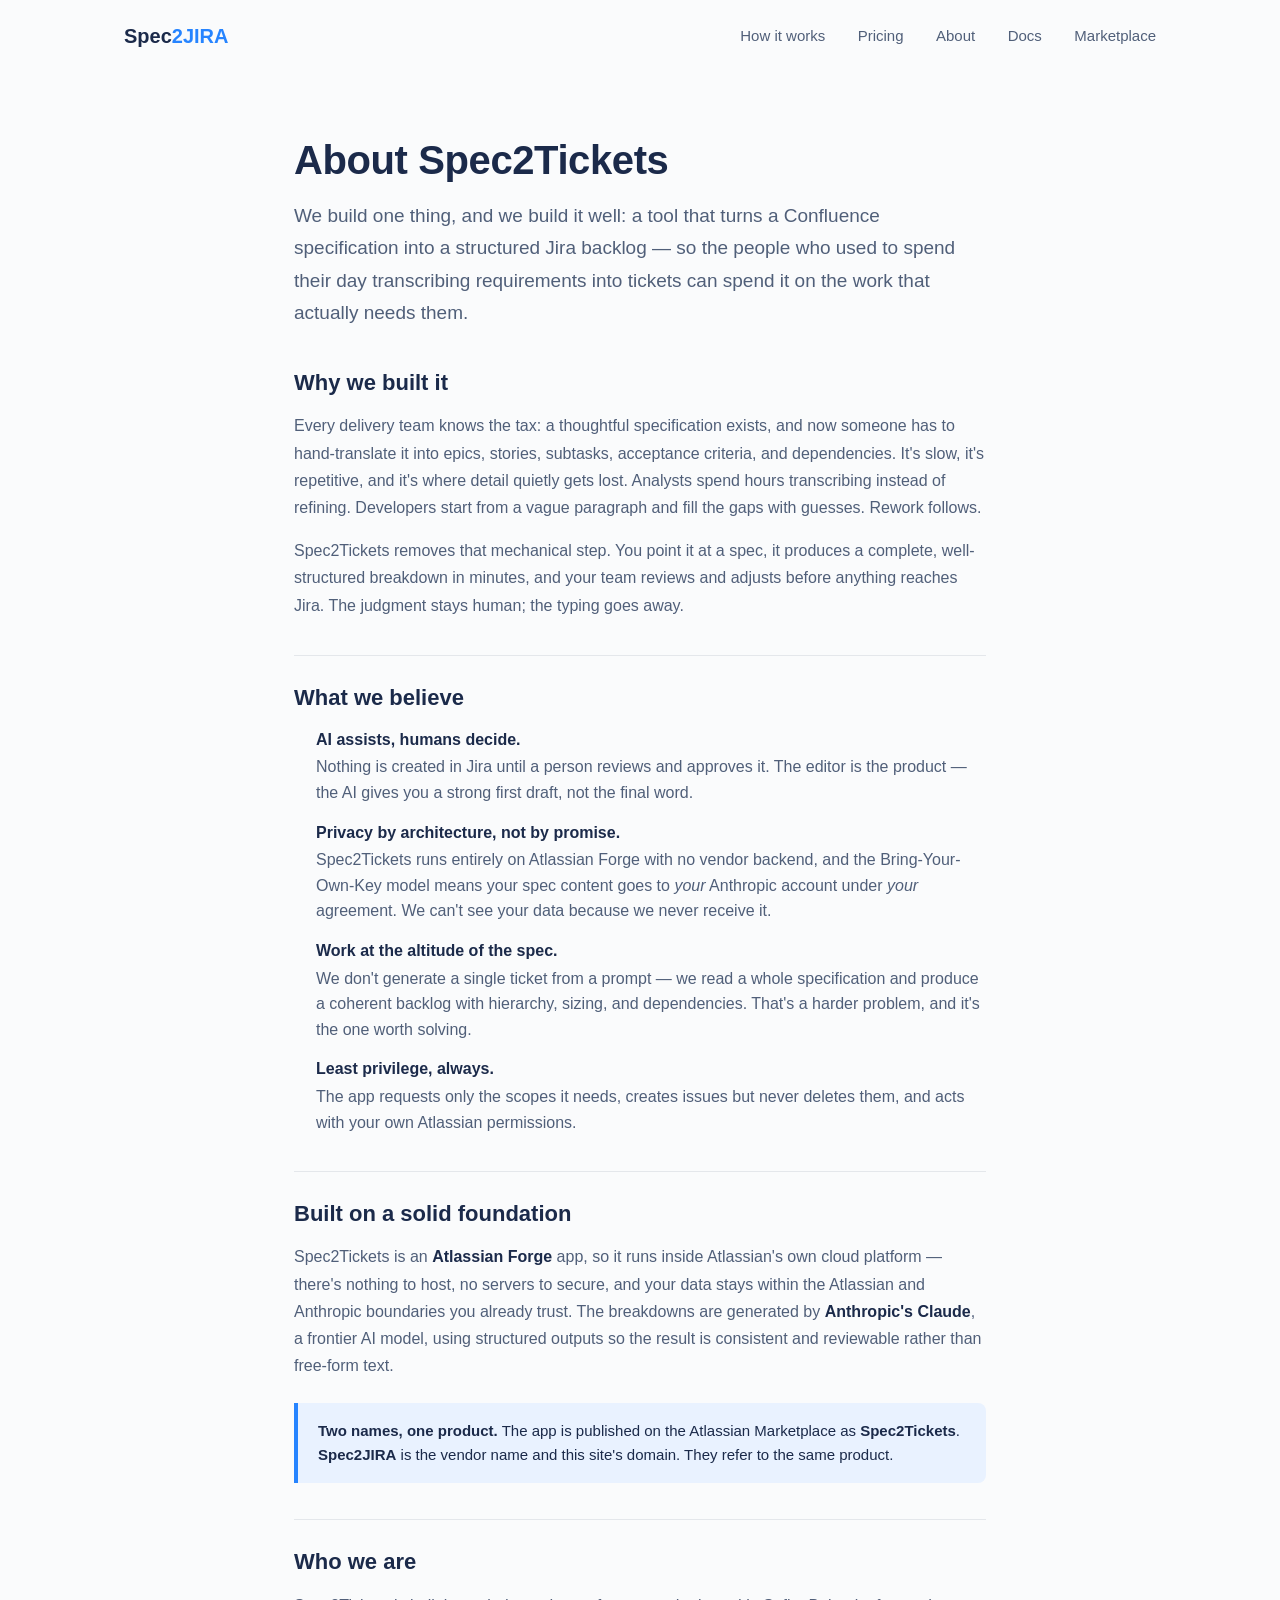
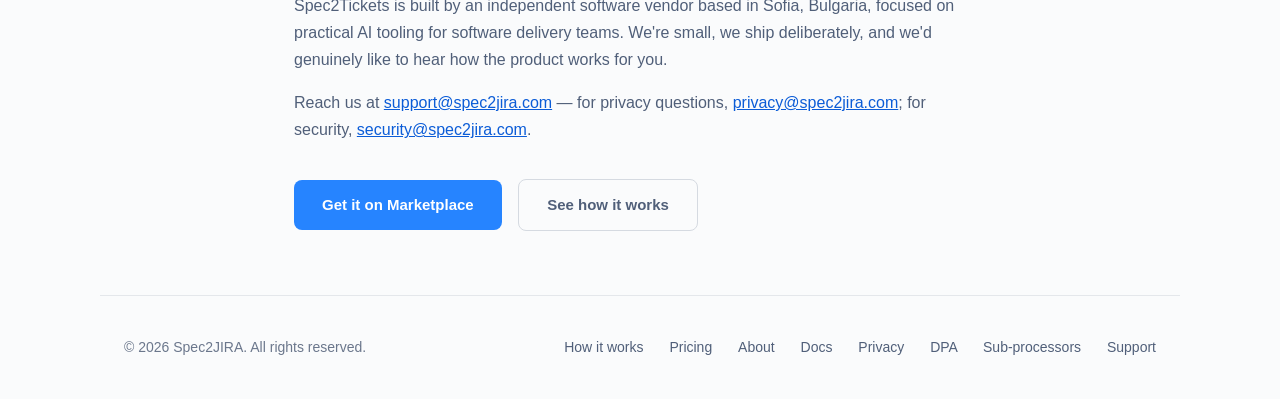
==== about/index.html @ 5fe97ab1 "polishing pages colors and text" ====
<!DOCTYPE html>
<html lang="en">
<head>
<meta charset="UTF-8">
<meta name="viewport" content="width=device-width, initial-scale=1.0">
<title>About — Spec2Tickets for Confluence and Jira</title>
<meta name="description" content="About Spec2Tickets (Spec2JIRA): we take the mechanical work out of turning specifications into a structured Jira backlog, so teams spend their time on judgment, not transcription. Privacy-first, human-in-the-loop, built on Atlassian Forge and Anthropic Claude.">
<link rel="canonical" href="https://spec2jira.com/about">
<link rel="icon" type="image/svg+xml" href="/favicon.svg">
<meta property="og:type" content="website">
<meta property="og:site_name" content="Spec2Tickets">
<meta property="og:title" content="About — Spec2Tickets for Confluence and Jira">
<meta property="og:description" content="About Spec2Tickets (Spec2JIRA): we take the mechanical work out of turning specifications into a structured Jira backlog, so teams spend their time on judgment, not transcription. Privacy-first, human-in-the-loop, built on Atlassian Forge and Anthropic Claude.">
<meta property="og:url" content="https://spec2jira.com/about">
<meta property="og:image" content="https://spec2jira.com/og-image.png">
<meta property="og:image:width" content="1200">
<meta property="og:image:height" content="630">
<meta name="twitter:card" content="summary_large_image">
<meta name="twitter:title" content="About — Spec2Tickets for Confluence and Jira">
<meta name="twitter:description" content="About Spec2Tickets (Spec2JIRA): we take the mechanical work out of turning specifications into a structured Jira backlog, so teams spend their time on judgment, not transcription. Privacy-first, human-in-the-loop, built on Atlassian Forge and Anthropic Claude.">
<meta name="twitter:image" content="https://spec2jira.com/og-image.png">
<style>
  :root {
    --navy: #1B2A4A;
    --blue: #2684FF;
    --blue-light: #4C9AFF;
    --slate: #505F79;
    --gray: #6B778C;
    --bg: #FAFBFC;
    --white: #FFFFFF;
    --link: #0B5CD7;
    --radius: 8px;
  }
  * { margin: 0; padding: 0; box-sizing: border-box; }
  .skip-link { position: absolute; left: -9999px; top: 0; background: var(--navy); color: #fff; padding: 8px 14px; z-index: 100; border-radius: 0 0 6px 0; }
  .skip-link:focus { left: 0; }
  a:focus-visible, .btn:focus-visible, button:focus-visible { outline: 2px solid var(--blue); outline-offset: 2px; }
  body {
    font-family: -apple-system, BlinkMacSystemFont, "Segoe UI", Roboto, Helvetica, Arial, sans-serif;
    color: var(--navy); background: var(--bg); line-height: 1.6;
    -webkit-font-smoothing: antialiased;
  }
  nav {
    display: flex; justify-content: space-between; align-items: center;
    max-width: 1080px; margin: 0 auto; padding: 20px 24px;
  }
  nav .logo { font-size: 20px; font-weight: 700; color: var(--navy); text-decoration: none; }
  nav .logo span { color: var(--blue); }
  nav .links a { color: var(--slate); text-decoration: none; margin-left: 28px; font-size: 15px; font-weight: 500; }
  nav .links a:hover { color: var(--blue); }

  .content { max-width: 740px; margin: 0 auto; padding: 56px 24px 64px; }
  .content h1 { font-size: clamp(30px, 4.5vw, 40px); font-weight: 800; margin-bottom: 8px; letter-spacing: -0.4px; }
  .content .lead { font-size: 19px; color: var(--slate); margin-bottom: 36px; line-height: 1.7; }
  .content h2 { font-size: 22px; font-weight: 700; margin: 36px 0 12px; padding-top: 24px; border-top: 1px solid #E4E7EB; }
  .content h2:first-of-type { border-top: none; padding-top: 0; }
  .content p { font-size: 16px; color: var(--slate); margin-bottom: 16px; line-height: 1.7; }
  .content ul { margin: 0 0 16px 22px; color: var(--slate); font-size: 16px; }
  .content li { margin-bottom: 8px; line-height: 1.6; }
  .content strong { color: var(--navy); }
  .content a { color: var(--link); }
  .callout {
    background: #E9F2FF; border-left: 4px solid var(--blue);
    padding: 16px 20px; border-radius: 0 var(--radius) var(--radius) 0;
    margin: 24px 0; font-size: 15px; color: var(--navy);
  }
  .values { list-style: none; margin-left: 0; }
  .values li { margin-bottom: 14px; }
  .values li strong { display: block; margin-bottom: 2px; }

  .cta-row { margin-top: 36px; }
  .btn { display: inline-block; padding: 13px 28px; border-radius: var(--radius); font-size: 15px; font-weight: 600; text-decoration: none; transition: all 0.2s; }
  .btn-primary { background: var(--blue); color: var(--white); }
  .btn-primary:hover { background: var(--blue-light); }
  .btn-secondary { background: transparent; color: var(--slate); border: 1px solid #D5DAE1; margin-left: 12px; }
  .btn-secondary:hover { border-color: var(--blue); color: var(--blue); }
  /* The body-link recolor (.content a → --link) must not bleed into the CTA buttons */
  .content a.btn-primary { color: var(--white); }
  .content a.btn-secondary { color: var(--slate); }
  .content a.btn-secondary:hover { color: var(--blue); }

  footer {
    max-width: 1080px; margin: 0 auto; padding: 40px 24px;
    display: flex; justify-content: space-between; align-items: center;
    border-top: 1px solid #E4E7EB; font-size: 14px; color: var(--gray);
    flex-wrap: wrap; gap: 16px;
  }
  footer a { color: var(--slate); text-decoration: none; margin-left: 22px; }
  footer a:hover { color: var(--blue); }

  @media (max-width: 640px) {
    nav { flex-wrap: wrap; row-gap: 10px; }
    nav .links { display: flex; flex-wrap: wrap; row-gap: 6px; }
    nav .links a { margin-left: 0; margin-right: 18px; font-size: 14px; }
    .content h1 { font-size: 28px; }
    .btn-secondary { margin-left: 0; margin-top: 12px; }
  }
</style>
</head>
<body>
<a class="skip-link" href="#main">Skip to content</a>

<nav>
  <a href="/" class="logo">Spec<span>2JIRA</span></a>
  <div class="links">
    <a href="/how-it-works">How it works</a>
    <a href="/pricing">Pricing</a>
    <a href="/about">About</a>
    <a href="/docs">Docs</a>
    <a href="https://marketplace.atlassian.com" target="_blank" rel="noopener">Marketplace</a>
  </div>
</nav>

<main class="content" id="main">

<h1>About Spec2Tickets</h1>
<p class="lead">We build one thing, and we build it well: a tool that turns a Confluence specification into a structured Jira backlog — so the people who used to spend their day transcribing requirements into tickets can spend it on the work that actually needs them.</p>

<h2>Why we built it</h2>
<p>Every delivery team knows the tax: a thoughtful specification exists, and now someone has to hand-translate it into epics, stories, subtasks, acceptance criteria, and dependencies. It's slow, it's repetitive, and it's where detail quietly gets lost. Analysts spend hours transcribing instead of refining. Developers start from a vague paragraph and fill the gaps with guesses. Rework follows.</p>
<p>Spec2Tickets removes that mechanical step. You point it at a spec, it produces a complete, well-structured breakdown in minutes, and your team reviews and adjusts before anything reaches Jira. The judgment stays human; the typing goes away.</p>

<h2>What we believe</h2>
<ul class="values">
  <li><strong>AI assists, humans decide.</strong> Nothing is created in Jira until a person reviews and approves it. The editor is the product — the AI gives you a strong first draft, not the final word.</li>
  <li><strong>Privacy by architecture, not by promise.</strong> Spec2Tickets runs entirely on Atlassian Forge with no vendor backend, and the Bring-Your-Own-Key model means your spec content goes to <em>your</em> Anthropic account under <em>your</em> agreement. We can't see your data because we never receive it.</li>
  <li><strong>Work at the altitude of the spec.</strong> We don't generate a single ticket from a prompt — we read a whole specification and produce a coherent backlog with hierarchy, sizing, and dependencies. That's a harder problem, and it's the one worth solving.</li>
  <li><strong>Least privilege, always.</strong> The app requests only the scopes it needs, creates issues but never deletes them, and acts with your own Atlassian permissions.</li>
</ul>

<h2>Built on a solid foundation</h2>
<p>Spec2Tickets is an <strong>Atlassian Forge</strong> app, so it runs inside Atlassian's own cloud platform — there's nothing to host, no servers to secure, and your data stays within the Atlassian and Anthropic boundaries you already trust. The breakdowns are generated by <strong>Anthropic's Claude</strong>, a frontier AI model, using structured outputs so the result is consistent and reviewable rather than free-form text.</p>

<div class="callout">
  <strong>Two names, one product.</strong> The app is published on the Atlassian Marketplace as <strong>Spec2Tickets</strong>. <strong>Spec2JIRA</strong> is the vendor name and this site's domain. They refer to the same product.
</div>

<h2>Who we are</h2>
<p>Spec2Tickets is built by an independent software vendor based in Sofia, Bulgaria, focused on practical AI tooling for software delivery teams. We're small, we ship deliberately, and we'd genuinely like to hear how the product works for you.</p>
<p>Reach us at <a href="mailto:support@spec2jira.com">support@spec2jira.com</a> — for privacy questions, <a href="mailto:privacy@spec2jira.com">privacy@spec2jira.com</a>; for security, <a href="mailto:security@spec2jira.com">security@spec2jira.com</a>.</p>

<div class="cta-row">
  <a href="https://marketplace.atlassian.com" class="btn btn-primary">Get it on Marketplace</a>
  <a href="/how-it-works" class="btn btn-secondary">See how it works</a>
</div>

</main>

<footer>
  <span>&copy; 2026 Spec2JIRA. All rights reserved.</span>
  <div>
    <a href="/how-it-works">How it works</a>
    <a href="/pricing">Pricing</a>
    <a href="/about">About</a>
    <a href="/docs">Docs</a>
    <a href="/privacy">Privacy</a>
    <a href="/dpa">DPA</a>
    <a href="/subprocessors">Sub-processors</a>
    <a href="mailto:support@spec2jira.com">Support</a>
  </div>
</footer>

</body>
</html>
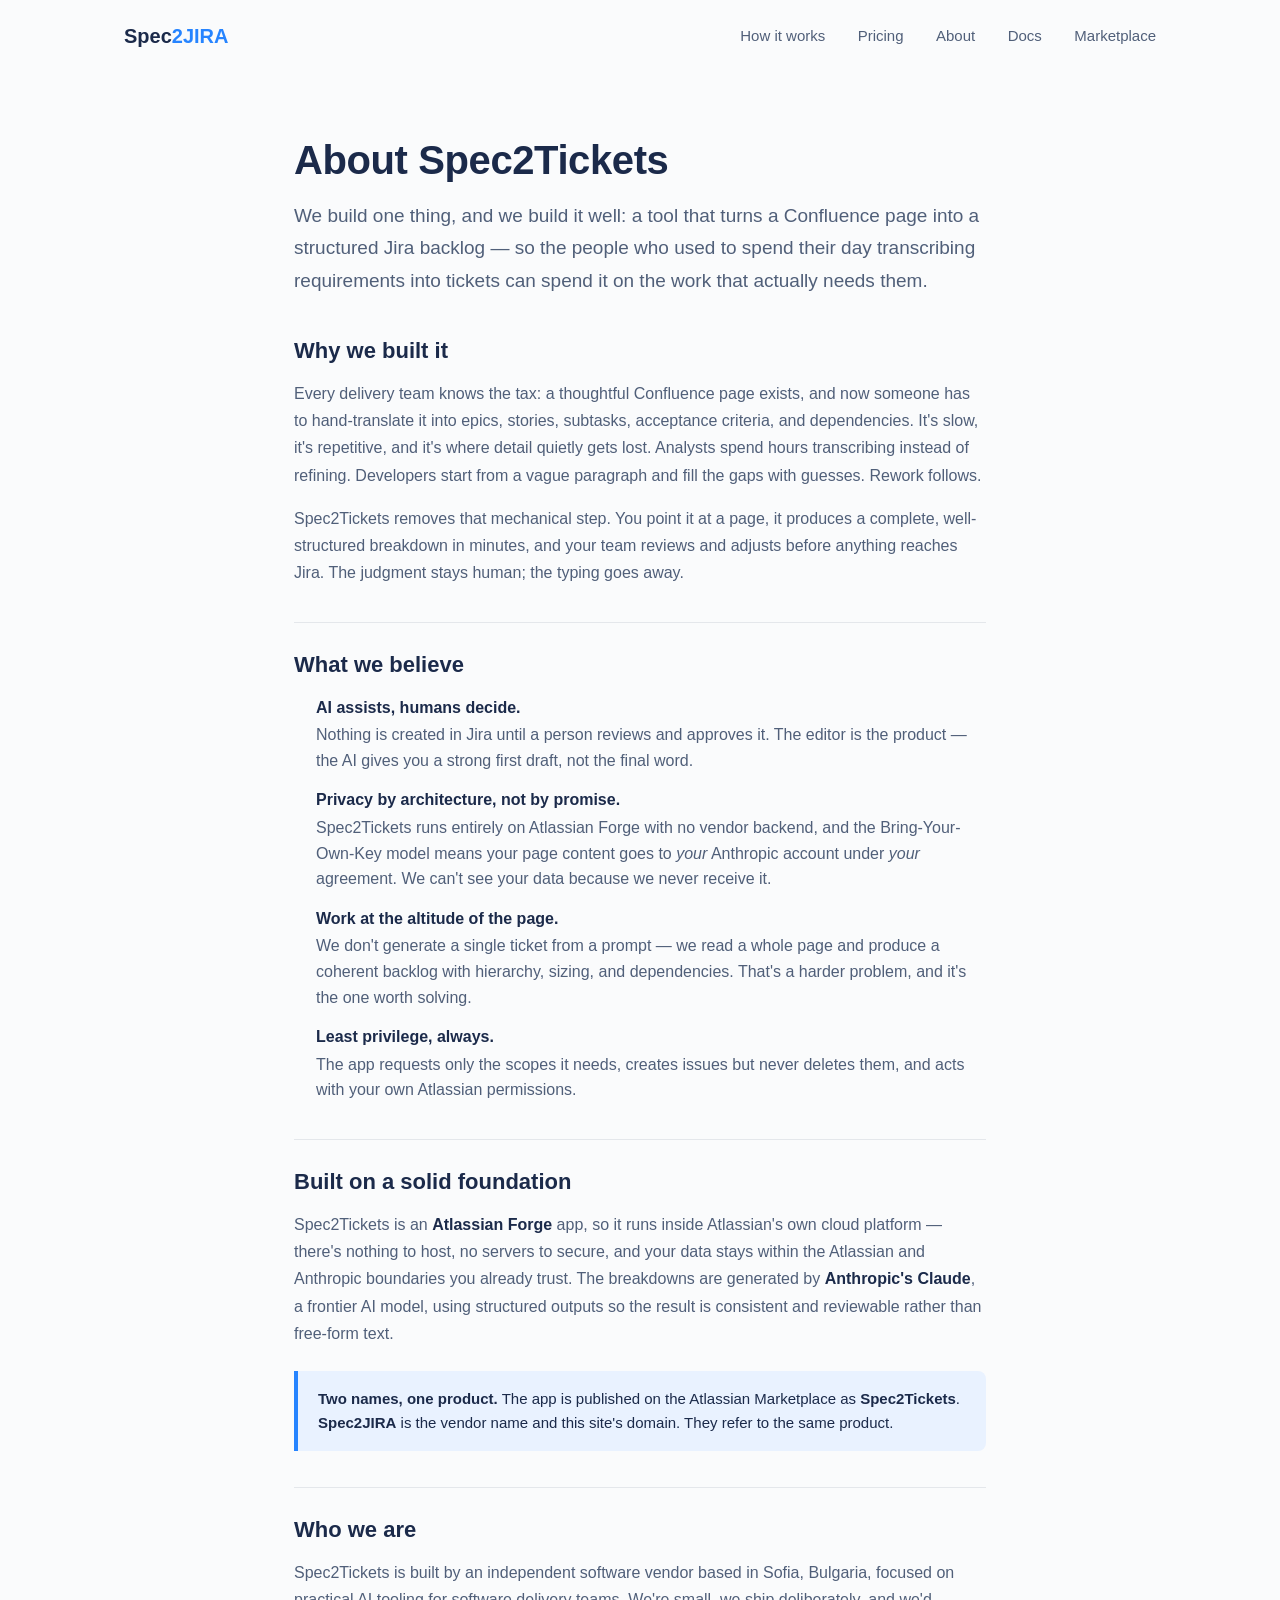
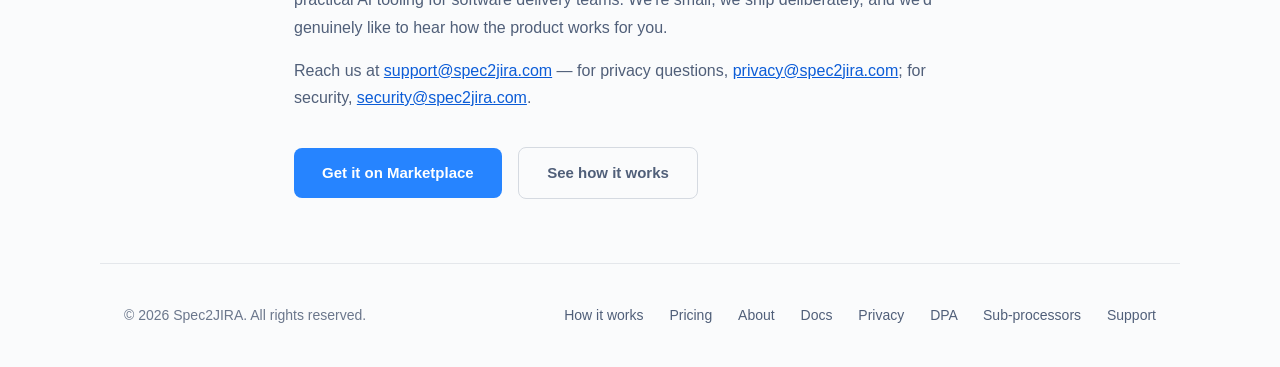
==== commit d83b456d: "final polishes" ====
--- a/about/index.html
+++ b/about/index.html
@@ -4,20 +4,20 @@
 <meta charset="UTF-8">
 <meta name="viewport" content="width=device-width, initial-scale=1.0">
 <title>About — Spec2Tickets for Confluence and Jira</title>
-<meta name="description" content="About Spec2Tickets (Spec2JIRA): we take the mechanical work out of turning specifications into a structured Jira backlog, so teams spend their time on judgment, not transcription. Privacy-first, human-in-the-loop, built on Atlassian Forge and Anthropic Claude.">
+<meta name="description" content="About Spec2Tickets (Spec2JIRA): we take the mechanical work out of turning Confluence pages into a structured Jira backlog, so teams spend their time on judgment, not transcription. Privacy-first, human-in-the-loop, built on Atlassian Forge and Anthropic Claude.">
 <link rel="canonical" href="https://spec2jira.com/about">
 <link rel="icon" type="image/svg+xml" href="/favicon.svg">
 <meta property="og:type" content="website">
 <meta property="og:site_name" content="Spec2Tickets">
 <meta property="og:title" content="About — Spec2Tickets for Confluence and Jira">
-<meta property="og:description" content="About Spec2Tickets (Spec2JIRA): we take the mechanical work out of turning specifications into a structured Jira backlog, so teams spend their time on judgment, not transcription. Privacy-first, human-in-the-loop, built on Atlassian Forge and Anthropic Claude.">
+<meta property="og:description" content="About Spec2Tickets (Spec2JIRA): we take the mechanical work out of turning Confluence pages into a structured Jira backlog, so teams spend their time on judgment, not transcription. Privacy-first, human-in-the-loop, built on Atlassian Forge and Anthropic Claude.">
 <meta property="og:url" content="https://spec2jira.com/about">
 <meta property="og:image" content="https://spec2jira.com/og-image.png">
 <meta property="og:image:width" content="1200">
 <meta property="og:image:height" content="630">
 <meta name="twitter:card" content="summary_large_image">
 <meta name="twitter:title" content="About — Spec2Tickets for Confluence and Jira">
-<meta name="twitter:description" content="About Spec2Tickets (Spec2JIRA): we take the mechanical work out of turning specifications into a structured Jira backlog, so teams spend their time on judgment, not transcription. Privacy-first, human-in-the-loop, built on Atlassian Forge and Anthropic Claude.">
+<meta name="twitter:description" content="About Spec2Tickets (Spec2JIRA): we take the mechanical work out of turning Confluence pages into a structured Jira backlog, so teams spend their time on judgment, not transcription. Privacy-first, human-in-the-loop, built on Atlassian Forge and Anthropic Claude.">
 <meta name="twitter:image" content="https://spec2jira.com/og-image.png">
 <style>
   :root {
@@ -114,17 +114,17 @@
 <main class="content" id="main">
 
 <h1>About Spec2Tickets</h1>
-<p class="lead">We build one thing, and we build it well: a tool that turns a Confluence specification into a structured Jira backlog — so the people who used to spend their day transcribing requirements into tickets can spend it on the work that actually needs them.</p>
+<p class="lead">We build one thing, and we build it well: a tool that turns a Confluence page into a structured Jira backlog — so the people who used to spend their day transcribing requirements into tickets can spend it on the work that actually needs them.</p>
 
 <h2>Why we built it</h2>
-<p>Every delivery team knows the tax: a thoughtful specification exists, and now someone has to hand-translate it into epics, stories, subtasks, acceptance criteria, and dependencies. It's slow, it's repetitive, and it's where detail quietly gets lost. Analysts spend hours transcribing instead of refining. Developers start from a vague paragraph and fill the gaps with guesses. Rework follows.</p>
-<p>Spec2Tickets removes that mechanical step. You point it at a spec, it produces a complete, well-structured breakdown in minutes, and your team reviews and adjusts before anything reaches Jira. The judgment stays human; the typing goes away.</p>
+<p>Every delivery team knows the tax: a thoughtful Confluence page exists, and now someone has to hand-translate it into epics, stories, subtasks, acceptance criteria, and dependencies. It's slow, it's repetitive, and it's where detail quietly gets lost. Analysts spend hours transcribing instead of refining. Developers start from a vague paragraph and fill the gaps with guesses. Rework follows.</p>
+<p>Spec2Tickets removes that mechanical step. You point it at a page, it produces a complete, well-structured breakdown in minutes, and your team reviews and adjusts before anything reaches Jira. The judgment stays human; the typing goes away.</p>
 
 <h2>What we believe</h2>
 <ul class="values">
   <li><strong>AI assists, humans decide.</strong> Nothing is created in Jira until a person reviews and approves it. The editor is the product — the AI gives you a strong first draft, not the final word.</li>
-  <li><strong>Privacy by architecture, not by promise.</strong> Spec2Tickets runs entirely on Atlassian Forge with no vendor backend, and the Bring-Your-Own-Key model means your spec content goes to <em>your</em> Anthropic account under <em>your</em> agreement. We can't see your data because we never receive it.</li>
-  <li><strong>Work at the altitude of the spec.</strong> We don't generate a single ticket from a prompt — we read a whole specification and produce a coherent backlog with hierarchy, sizing, and dependencies. That's a harder problem, and it's the one worth solving.</li>
+  <li><strong>Privacy by architecture, not by promise.</strong> Spec2Tickets runs entirely on Atlassian Forge with no vendor backend, and the Bring-Your-Own-Key model means your page content goes to <em>your</em> Anthropic account under <em>your</em> agreement. We can't see your data because we never receive it.</li>
+  <li><strong>Work at the altitude of the page.</strong> We don't generate a single ticket from a prompt — we read a whole page and produce a coherent backlog with hierarchy, sizing, and dependencies. That's a harder problem, and it's the one worth solving.</li>
   <li><strong>Least privilege, always.</strong> The app requests only the scopes it needs, creates issues but never deletes them, and acts with your own Atlassian permissions.</li>
 </ul>
 
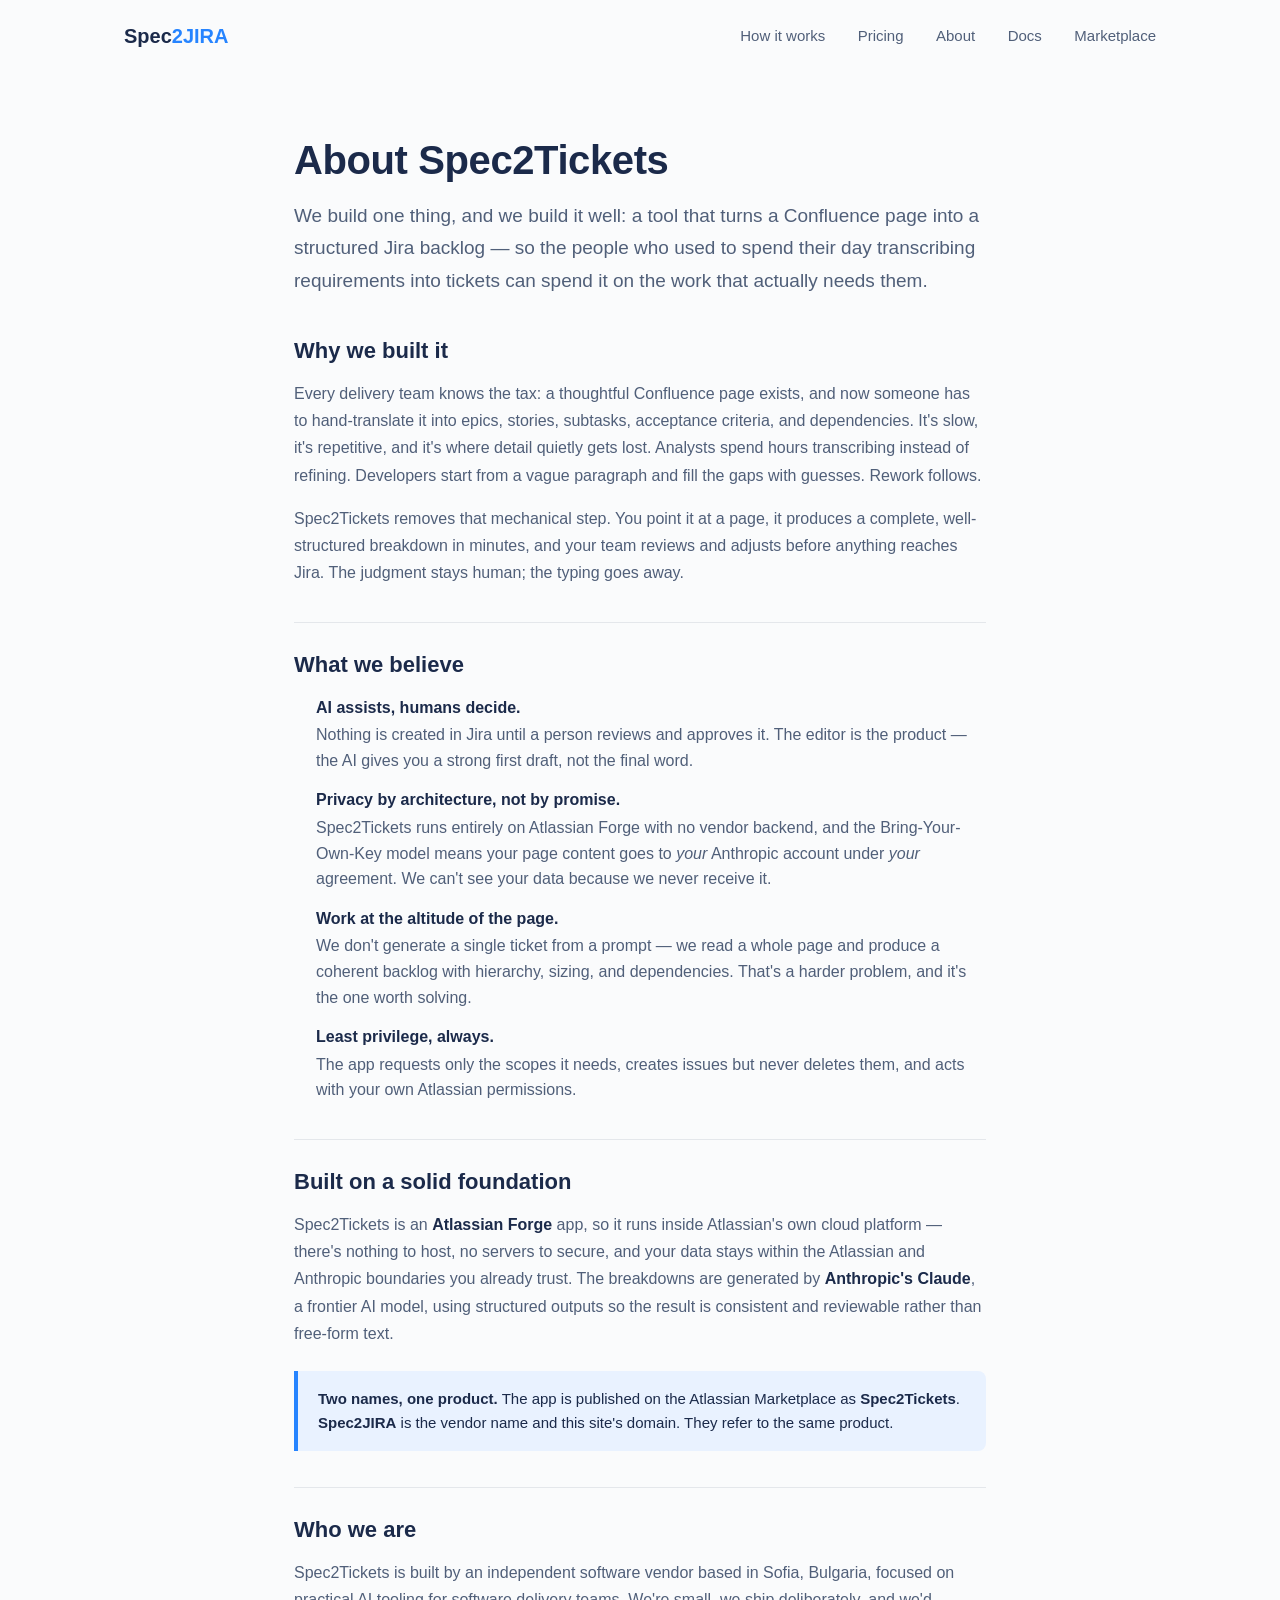
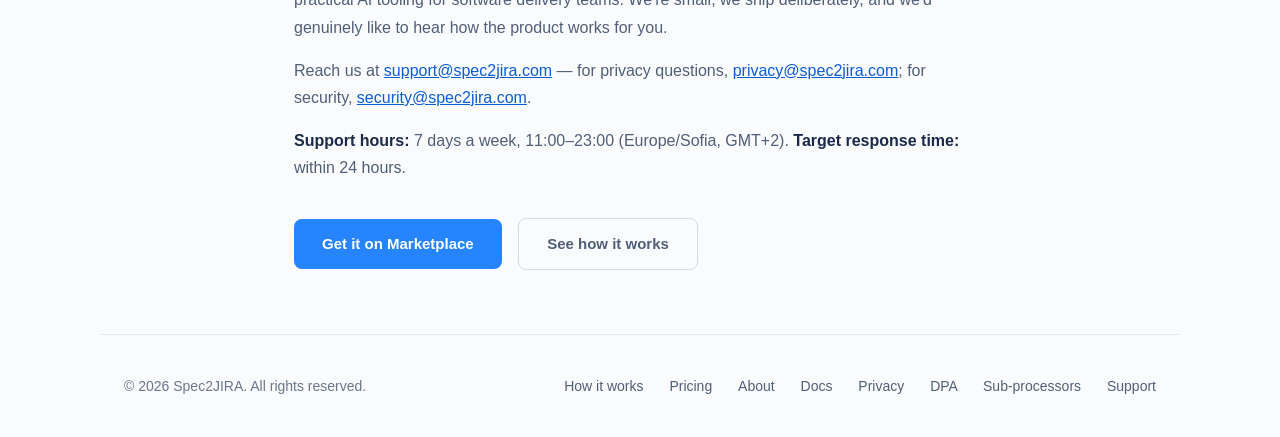
==== commit fa06cfe8: "add hours of operations + SLA in /about page" ====
--- a/about/index.html
+++ b/about/index.html
@@ -138,6 +138,7 @@
 <h2>Who we are</h2>
 <p>Spec2Tickets is built by an independent software vendor based in Sofia, Bulgaria, focused on practical AI tooling for software delivery teams. We're small, we ship deliberately, and we'd genuinely like to hear how the product works for you.</p>
 <p>Reach us at <a href="mailto:support@spec2jira.com">support@spec2jira.com</a> — for privacy questions, <a href="mailto:privacy@spec2jira.com">privacy@spec2jira.com</a>; for security, <a href="mailto:security@spec2jira.com">security@spec2jira.com</a>.</p>
+<p><strong>Support hours:</strong> 7 days a week, 11:00–23:00 (Europe/Sofia, GMT+2). <strong>Target response time:</strong> within 24 hours.</p>
 
 <div class="cta-row">
   <a href="https://marketplace.atlassian.com" class="btn btn-primary">Get it on Marketplace</a>
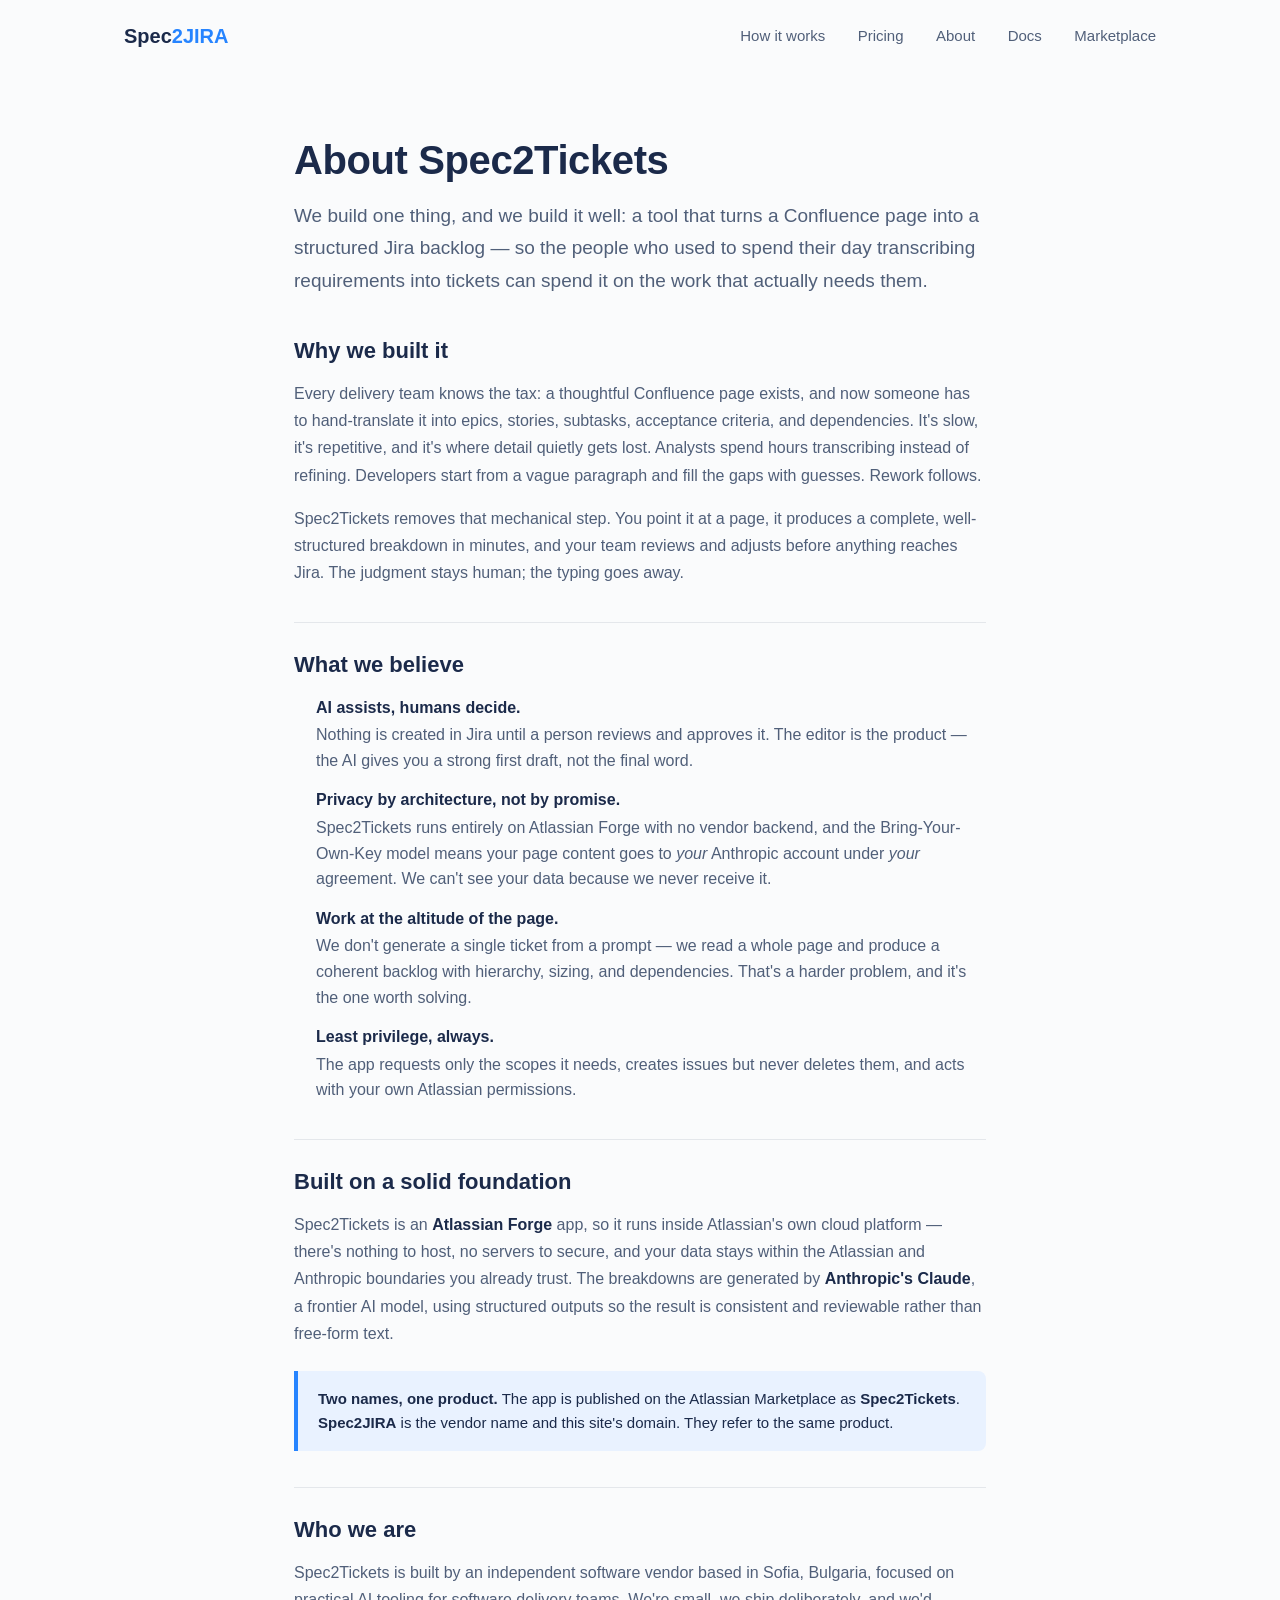
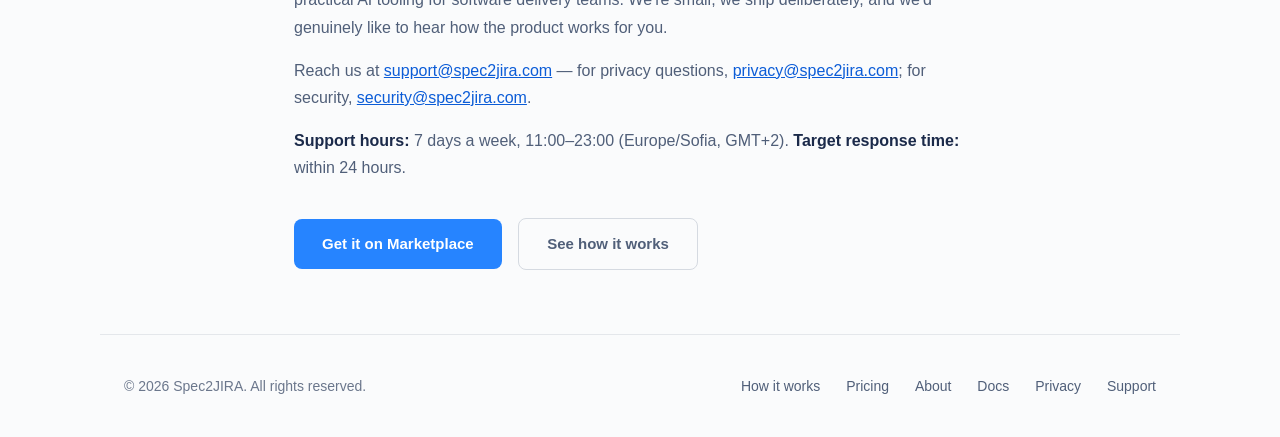
==== commit 5b34a03c: "update site information" ====
--- a/about/index.html
+++ b/about/index.html
@@ -107,7 +107,7 @@
     <a href="/pricing">Pricing</a>
     <a href="/about">About</a>
     <a href="/docs">Docs</a>
-    <a href="https://marketplace.atlassian.com" target="_blank" rel="noopener">Marketplace</a>
+    <a href="https://marketplace.atlassian.com/apps/1475765564/spec2tickets-for-confluence-and-jira" target="_blank" rel="noopener">Marketplace</a>
   </div>
 </nav>
 
@@ -141,7 +141,7 @@
 <p><strong>Support hours:</strong> 7 days a week, 11:00–23:00 (Europe/Sofia, GMT+2). <strong>Target response time:</strong> within 24 hours.</p>
 
 <div class="cta-row">
-  <a href="https://marketplace.atlassian.com" class="btn btn-primary">Get it on Marketplace</a>
+  <a href="https://marketplace.atlassian.com/apps/1475765564/spec2tickets-for-confluence-and-jira" class="btn btn-primary">Get it on Marketplace</a>
   <a href="/how-it-works" class="btn btn-secondary">See how it works</a>
 </div>
 
@@ -155,8 +155,10 @@
     <a href="/about">About</a>
     <a href="/docs">Docs</a>
     <a href="/privacy">Privacy</a>
+    <!-- v6 (2026-06-18): DPA + Sub-processors are Managed-tier-only legal docs; under the v6 value-split both Marketplace editions are BYOK (Managed is not a Marketplace edition), so these are hidden from nav. The pages remain live at their URLs.
     <a href="/dpa">DPA</a>
     <a href="/subprocessors">Sub-processors</a>
+    -->
     <a href="mailto:support@spec2jira.com">Support</a>
   </div>
 </footer>
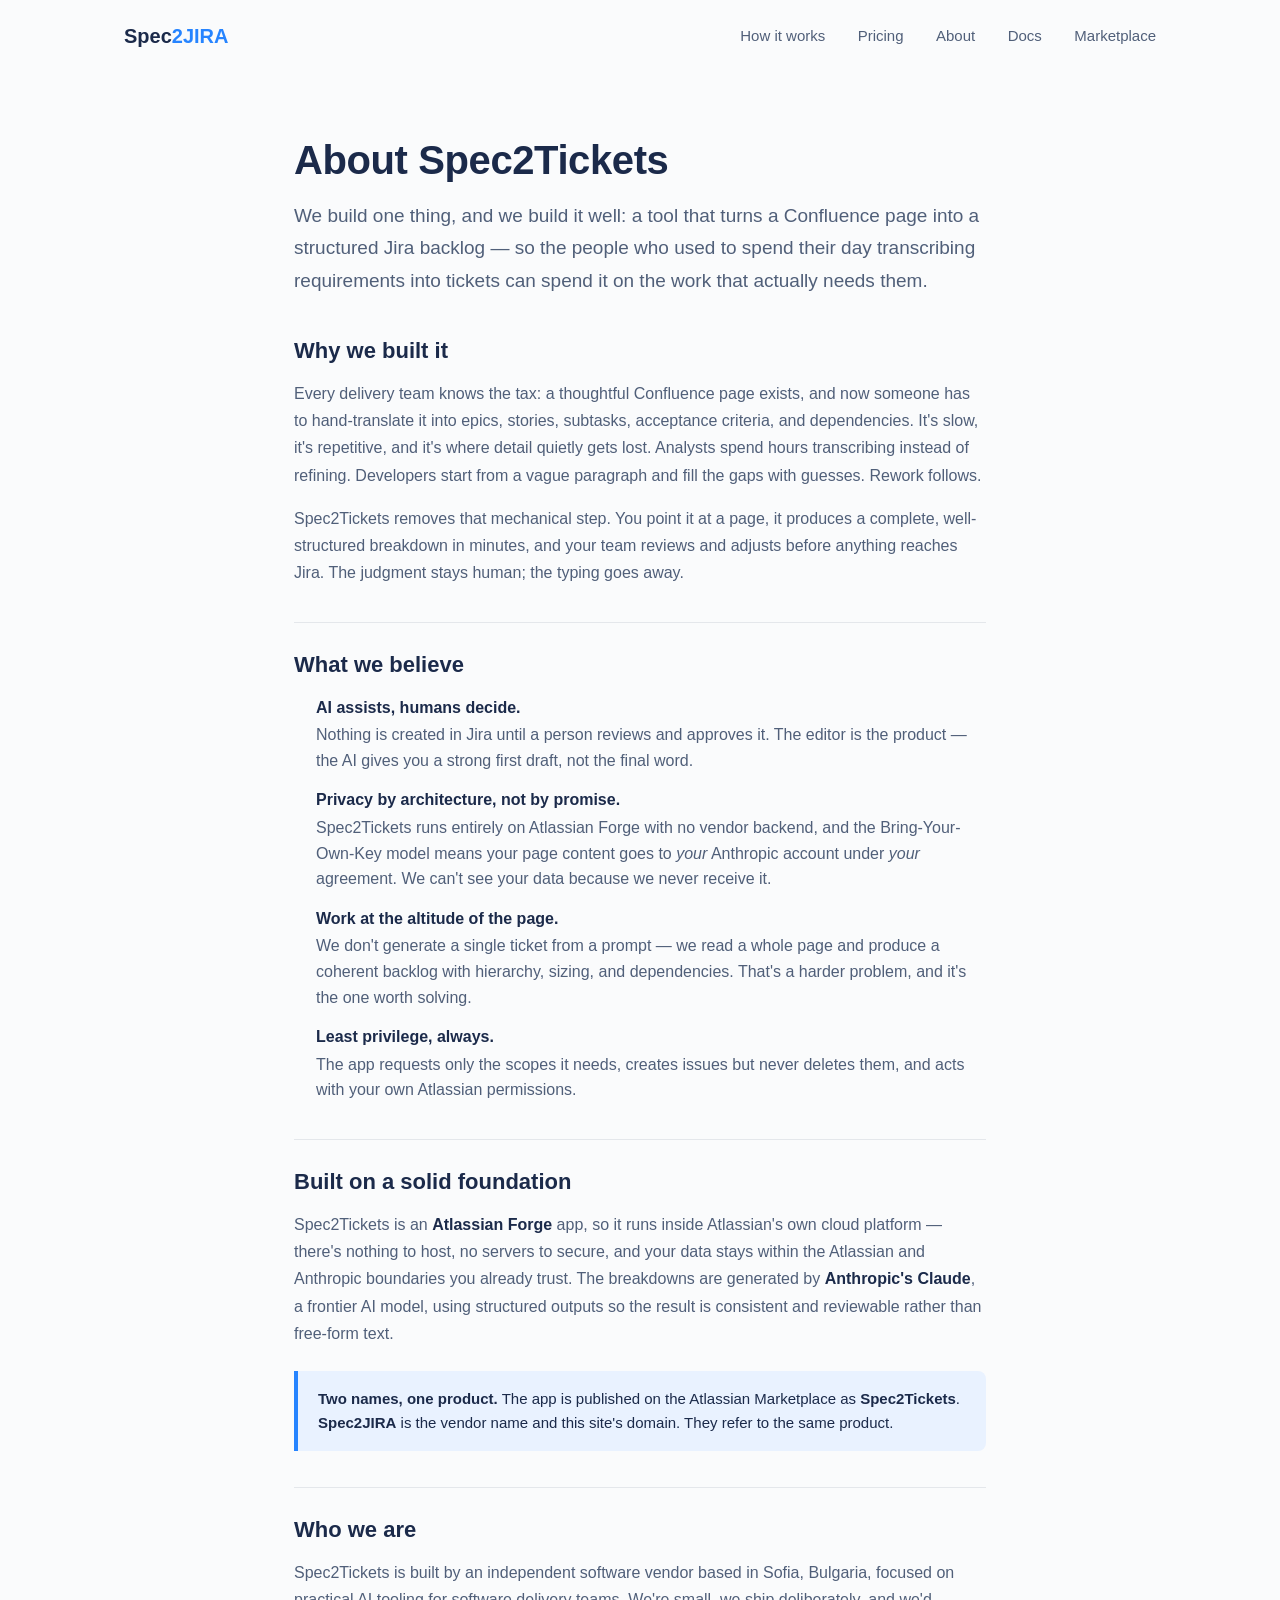
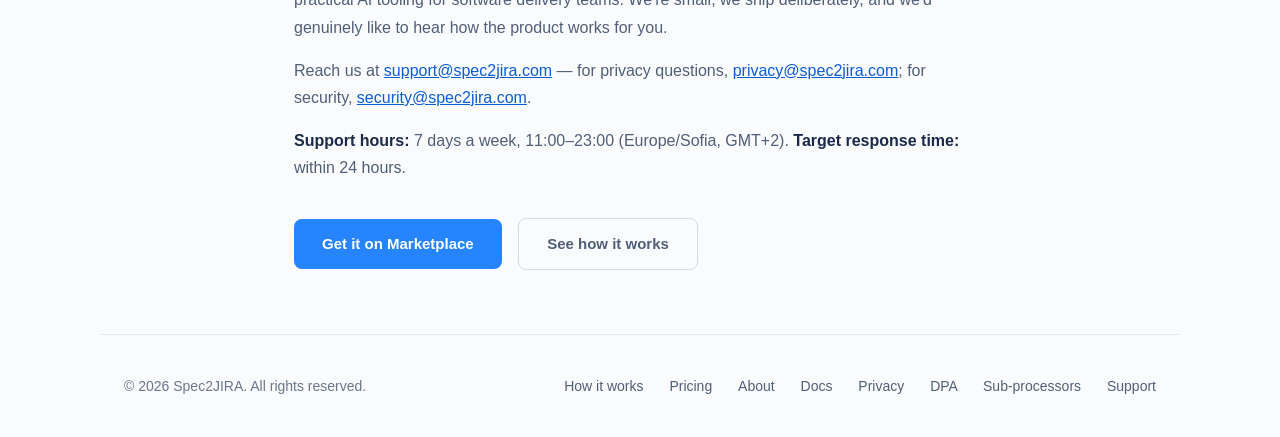
==== commit dd0785af: "re-add DPA to live production" ====
--- a/about/index.html
+++ b/about/index.html
@@ -155,10 +155,8 @@
     <a href="/about">About</a>
     <a href="/docs">Docs</a>
     <a href="/privacy">Privacy</a>
-    <!-- v6 (2026-06-18): DPA + Sub-processors are Managed-tier-only legal docs; under the v6 value-split both Marketplace editions are BYOK (Managed is not a Marketplace edition), so these are hidden from nav. The pages remain live at their URLs.
     <a href="/dpa">DPA</a>
     <a href="/subprocessors">Sub-processors</a>
-    -->
     <a href="mailto:support@spec2jira.com">Support</a>
   </div>
 </footer>
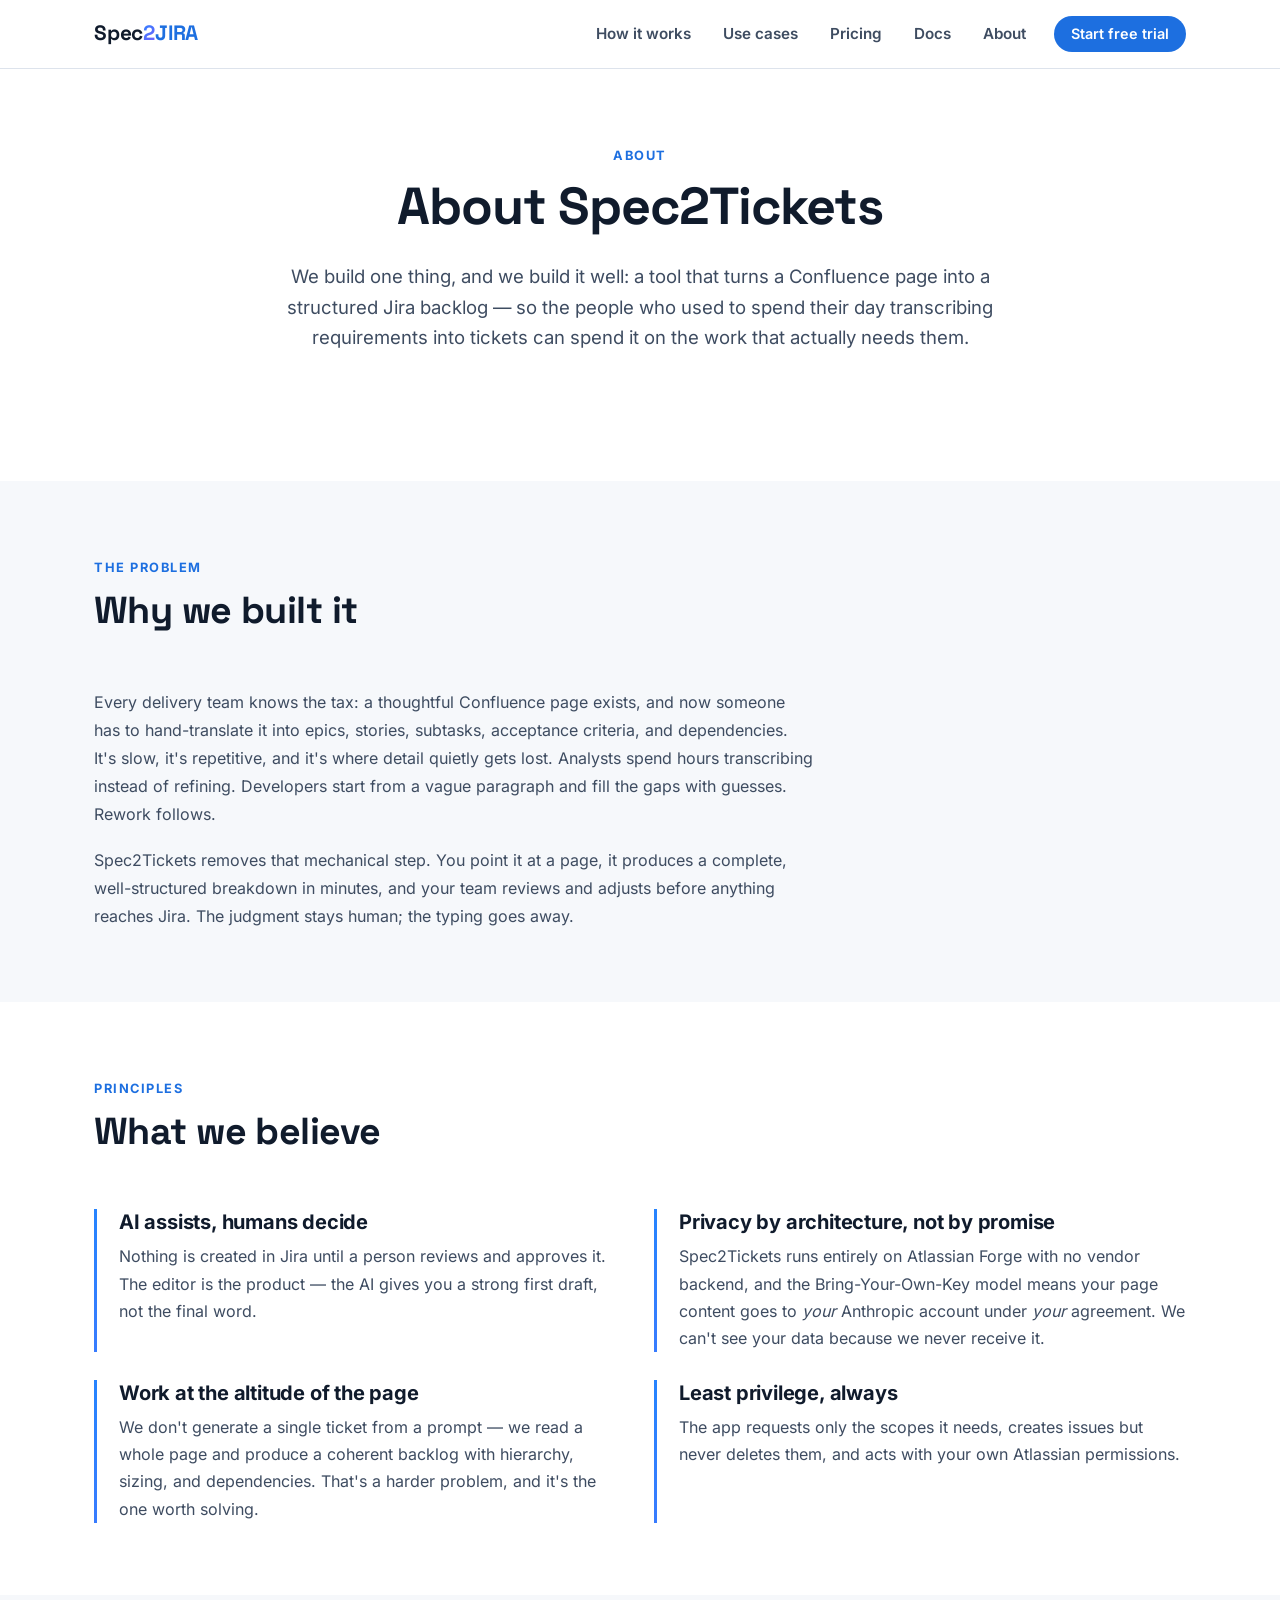
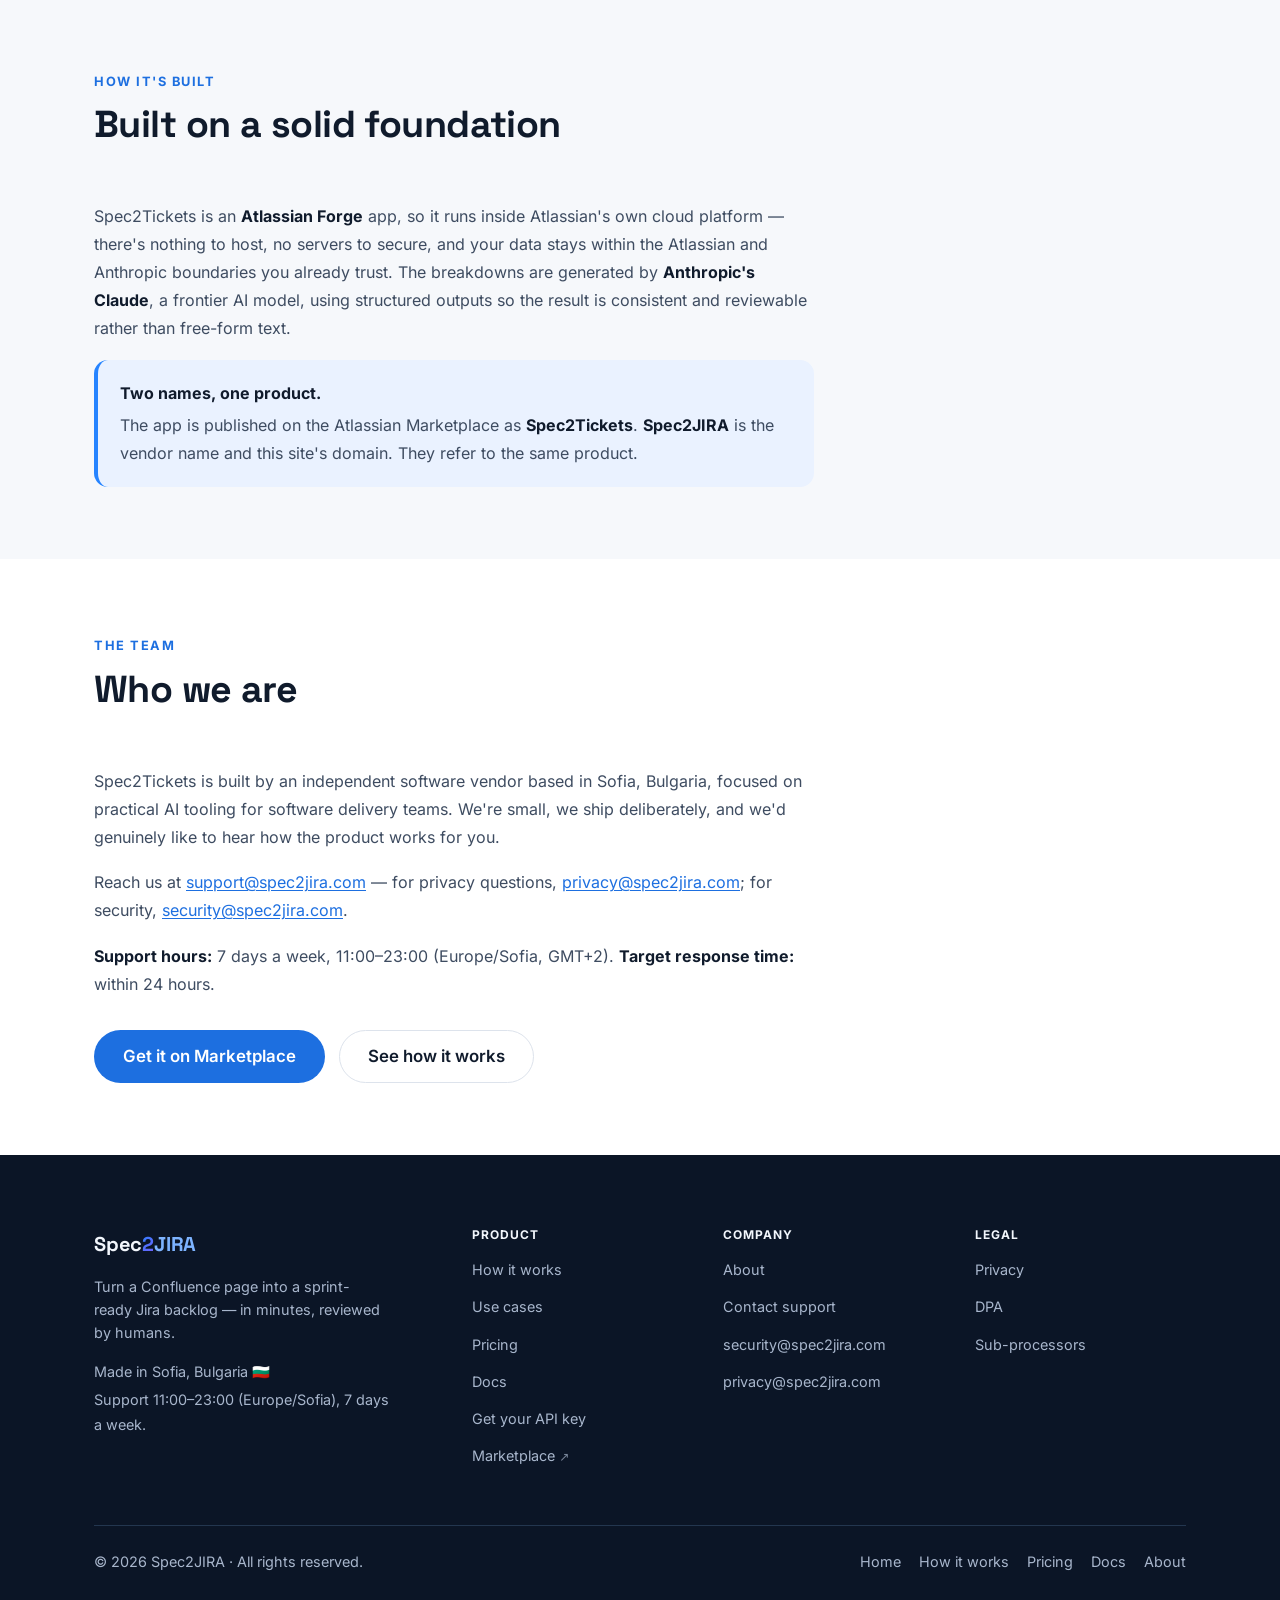
==== commit e73219f8: "Full site redesign: "Structured Confidence" design system - One shared stylesheet (assets/css/site.c" ====
--- a/about/index.html
+++ b/about/index.html
@@ -5,8 +5,13 @@
 <meta name="viewport" content="width=device-width, initial-scale=1.0">
 <title>About — Spec2Tickets for Confluence and Jira</title>
 <meta name="description" content="About Spec2Tickets (Spec2JIRA): we take the mechanical work out of turning Confluence pages into a structured Jira backlog, so teams spend their time on judgment, not transcription. Privacy-first, human-in-the-loop, built on Atlassian Forge and Anthropic Claude.">
+<meta name="theme-color" content="#0B1526">
 <link rel="canonical" href="https://spec2jira.com/about">
 <link rel="icon" type="image/svg+xml" href="/favicon.svg">
+<link rel="preload" href="/assets/fonts/space-grotesk-var-latin.woff2" as="font" type="font/woff2" crossorigin>
+<link rel="preload" href="/assets/fonts/inter-var-latin.woff2" as="font" type="font/woff2" crossorigin>
+<link rel="preload" href="/assets/css/site.css" as="style">
+<link rel="stylesheet" href="/assets/css/site.css">
 <meta property="og:type" content="website">
 <meta property="og:site_name" content="Spec2Tickets">
 <meta property="og:title" content="About — Spec2Tickets for Confluence and Jira">
@@ -19,145 +24,179 @@
 <meta name="twitter:title" content="About — Spec2Tickets for Confluence and Jira">
 <meta name="twitter:description" content="About Spec2Tickets (Spec2JIRA): we take the mechanical work out of turning Confluence pages into a structured Jira backlog, so teams spend their time on judgment, not transcription. Privacy-first, human-in-the-loop, built on Atlassian Forge and Anthropic Claude.">
 <meta name="twitter:image" content="https://spec2jira.com/og-image.png">
-<style>
-  :root {
-    --navy: #1B2A4A;
-    --blue: #2684FF;
-    --blue-light: #4C9AFF;
-    --slate: #505F79;
-    --gray: #6B778C;
-    --bg: #FAFBFC;
-    --white: #FFFFFF;
-    --link: #0B5CD7;
-    --radius: 8px;
-  }
-  * { margin: 0; padding: 0; box-sizing: border-box; }
-  .skip-link { position: absolute; left: -9999px; top: 0; background: var(--navy); color: #fff; padding: 8px 14px; z-index: 100; border-radius: 0 0 6px 0; }
-  .skip-link:focus { left: 0; }
-  a:focus-visible, .btn:focus-visible, button:focus-visible { outline: 2px solid var(--blue); outline-offset: 2px; }
-  body {
-    font-family: -apple-system, BlinkMacSystemFont, "Segoe UI", Roboto, Helvetica, Arial, sans-serif;
-    color: var(--navy); background: var(--bg); line-height: 1.6;
-    -webkit-font-smoothing: antialiased;
-  }
-  nav {
-    display: flex; justify-content: space-between; align-items: center;
-    max-width: 1080px; margin: 0 auto; padding: 20px 24px;
-  }
-  nav .logo { font-size: 20px; font-weight: 700; color: var(--navy); text-decoration: none; }
-  nav .logo span { color: var(--blue); }
-  nav .links a { color: var(--slate); text-decoration: none; margin-left: 28px; font-size: 15px; font-weight: 500; }
-  nav .links a:hover { color: var(--blue); }
-
-  .content { max-width: 740px; margin: 0 auto; padding: 56px 24px 64px; }
-  .content h1 { font-size: clamp(30px, 4.5vw, 40px); font-weight: 800; margin-bottom: 8px; letter-spacing: -0.4px; }
-  .content .lead { font-size: 19px; color: var(--slate); margin-bottom: 36px; line-height: 1.7; }
-  .content h2 { font-size: 22px; font-weight: 700; margin: 36px 0 12px; padding-top: 24px; border-top: 1px solid #E4E7EB; }
-  .content h2:first-of-type { border-top: none; padding-top: 0; }
-  .content p { font-size: 16px; color: var(--slate); margin-bottom: 16px; line-height: 1.7; }
-  .content ul { margin: 0 0 16px 22px; color: var(--slate); font-size: 16px; }
-  .content li { margin-bottom: 8px; line-height: 1.6; }
-  .content strong { color: var(--navy); }
-  .content a { color: var(--link); }
-  .callout {
-    background: #E9F2FF; border-left: 4px solid var(--blue);
-    padding: 16px 20px; border-radius: 0 var(--radius) var(--radius) 0;
-    margin: 24px 0; font-size: 15px; color: var(--navy);
-  }
-  .values { list-style: none; margin-left: 0; }
-  .values li { margin-bottom: 14px; }
-  .values li strong { display: block; margin-bottom: 2px; }
-
-  .cta-row { margin-top: 36px; }
-  .btn { display: inline-block; padding: 13px 28px; border-radius: var(--radius); font-size: 15px; font-weight: 600; text-decoration: none; transition: all 0.2s; }
-  .btn-primary { background: var(--blue); color: var(--white); }
-  .btn-primary:hover { background: var(--blue-light); }
-  .btn-secondary { background: transparent; color: var(--slate); border: 1px solid #D5DAE1; margin-left: 12px; }
-  .btn-secondary:hover { border-color: var(--blue); color: var(--blue); }
-  /* The body-link recolor (.content a → --link) must not bleed into the CTA buttons */
-  .content a.btn-primary { color: var(--white); }
-  .content a.btn-secondary { color: var(--slate); }
-  .content a.btn-secondary:hover { color: var(--blue); }
-
-  footer {
-    max-width: 1080px; margin: 0 auto; padding: 40px 24px;
-    display: flex; justify-content: space-between; align-items: center;
-    border-top: 1px solid #E4E7EB; font-size: 14px; color: var(--gray);
-    flex-wrap: wrap; gap: 16px;
-  }
-  footer a { color: var(--slate); text-decoration: none; margin-left: 22px; }
-  footer a:hover { color: var(--blue); }
-
-  @media (max-width: 640px) {
-    nav { flex-wrap: wrap; row-gap: 10px; }
-    nav .links { display: flex; flex-wrap: wrap; row-gap: 6px; }
-    nav .links a { margin-left: 0; margin-right: 18px; font-size: 14px; }
-    .content h1 { font-size: 28px; }
-    .btn-secondary { margin-left: 0; margin-top: 12px; }
-  }
-</style>
+<script src="/assets/js/site.js" defer></script>
 </head>
 <body>
 <a class="skip-link" href="#main">Skip to content</a>
 
-<nav>
-  <a href="/" class="logo">Spec<span>2JIRA</span></a>
-  <div class="links">
-    <a href="/how-it-works">How it works</a>
-    <a href="/pricing">Pricing</a>
-    <a href="/about">About</a>
-    <a href="/docs">Docs</a>
-    <a href="https://marketplace.atlassian.com/apps/1475765564/spec2tickets-for-confluence-and-jira" target="_blank" rel="noopener">Marketplace</a>
-  </div>
-</nav>
-
-<main class="content" id="main">
-
-<h1>About Spec2Tickets</h1>
-<p class="lead">We build one thing, and we build it well: a tool that turns a Confluence page into a structured Jira backlog — so the people who used to spend their day transcribing requirements into tickets can spend it on the work that actually needs them.</p>
-
-<h2>Why we built it</h2>
-<p>Every delivery team knows the tax: a thoughtful Confluence page exists, and now someone has to hand-translate it into epics, stories, subtasks, acceptance criteria, and dependencies. It's slow, it's repetitive, and it's where detail quietly gets lost. Analysts spend hours transcribing instead of refining. Developers start from a vague paragraph and fill the gaps with guesses. Rework follows.</p>
-<p>Spec2Tickets removes that mechanical step. You point it at a page, it produces a complete, well-structured breakdown in minutes, and your team reviews and adjusts before anything reaches Jira. The judgment stays human; the typing goes away.</p>
-
-<h2>What we believe</h2>
-<ul class="values">
-  <li><strong>AI assists, humans decide.</strong> Nothing is created in Jira until a person reviews and approves it. The editor is the product — the AI gives you a strong first draft, not the final word.</li>
-  <li><strong>Privacy by architecture, not by promise.</strong> Spec2Tickets runs entirely on Atlassian Forge with no vendor backend, and the Bring-Your-Own-Key model means your page content goes to <em>your</em> Anthropic account under <em>your</em> agreement. We can't see your data because we never receive it.</li>
-  <li><strong>Work at the altitude of the page.</strong> We don't generate a single ticket from a prompt — we read a whole page and produce a coherent backlog with hierarchy, sizing, and dependencies. That's a harder problem, and it's the one worth solving.</li>
-  <li><strong>Least privilege, always.</strong> The app requests only the scopes it needs, creates issues but never deletes them, and acts with your own Atlassian permissions.</li>
-</ul>
-
-<h2>Built on a solid foundation</h2>
-<p>Spec2Tickets is an <strong>Atlassian Forge</strong> app, so it runs inside Atlassian's own cloud platform — there's nothing to host, no servers to secure, and your data stays within the Atlassian and Anthropic boundaries you already trust. The breakdowns are generated by <strong>Anthropic's Claude</strong>, a frontier AI model, using structured outputs so the result is consistent and reviewable rather than free-form text.</p>
-
-<div class="callout">
-  <strong>Two names, one product.</strong> The app is published on the Atlassian Marketplace as <strong>Spec2Tickets</strong>. <strong>Spec2JIRA</strong> is the vendor name and this site's domain. They refer to the same product.
-</div>
-
-<h2>Who we are</h2>
-<p>Spec2Tickets is built by an independent software vendor based in Sofia, Bulgaria, focused on practical AI tooling for software delivery teams. We're small, we ship deliberately, and we'd genuinely like to hear how the product works for you.</p>
-<p>Reach us at <a href="mailto:support@spec2jira.com">support@spec2jira.com</a> — for privacy questions, <a href="mailto:privacy@spec2jira.com">privacy@spec2jira.com</a>; for security, <a href="mailto:security@spec2jira.com">security@spec2jira.com</a>.</p>
-<p><strong>Support hours:</strong> 7 days a week, 11:00–23:00 (Europe/Sofia, GMT+2). <strong>Target response time:</strong> within 24 hours.</p>
-
-<div class="cta-row">
-  <a href="https://marketplace.atlassian.com/apps/1475765564/spec2tickets-for-confluence-and-jira" class="btn btn-primary">Get it on Marketplace</a>
-  <a href="/how-it-works" class="btn btn-secondary">See how it works</a>
-</div>
+<!-- ==================================================================
+     NAV  [component 1] — copied byte-identically to every page
+     ================================================================== -->
+<header class="site-header">
+  <nav class="nav container" aria-label="Primary">
+    <a class="nav-logo" href="/" aria-label="Spec2JIRA home">Spec<span class="l2">2</span><span class="ljira">JIRA</span></a>
+    <button class="nav-toggle" type="button" aria-expanded="false" aria-controls="nav-menu" aria-label="Toggle menu">
+      <span class="nav-toggle-bar"></span>
+      <span class="nav-toggle-bar"></span>
+      <span class="nav-toggle-bar"></span>
+    </button>
+    <div class="nav-menu" id="nav-menu">
+      <a href="/how-it-works">How it works</a>
+      <a href="/#use-cases">Use cases</a>
+      <a href="/pricing">Pricing</a>
+      <a href="/docs">Docs</a>
+      <a href="/about">About</a>
+      <a class="btn btn-primary btn-sm" href="https://marketplace.atlassian.com/apps/1475765564/spec2tickets-for-confluence-and-jira" target="_blank" rel="noopener">Start free trial</a>
+    </div>
+  </nav>
+</header>
+
+<main id="main">
+
+<!-- ===================== PAGE HEADER ===================== -->
+<section class="section section--tight">
+  <div class="container">
+    <div class="section-head center">
+      <span class="eyebrow">About</span>
+      <h1>About Spec2Tickets</h1>
+      <p class="lead mt-3">We build one thing, and we build it well: a tool that turns a Confluence page into a structured Jira backlog — so the people who used to spend their day transcribing requirements into tickets can spend it on the work that actually needs them.</p>
+    </div>
+  </div>
+</section>
+
+<!-- ===================== WHY WE BUILT IT ===================== -->
+<section class="section section--tight section--alt">
+  <div class="container">
+    <div class="section-head">
+      <span class="eyebrow">The problem</span>
+      <h2>Why we built it</h2>
+    </div>
+    <div class="prose">
+      <p>Every delivery team knows the tax: a thoughtful Confluence page exists, and now someone has to hand-translate it into epics, stories, subtasks, acceptance criteria, and dependencies. It's slow, it's repetitive, and it's where detail quietly gets lost. Analysts spend hours transcribing instead of refining. Developers start from a vague paragraph and fill the gaps with guesses. Rework follows.</p>
+      <p>Spec2Tickets removes that mechanical step. You point it at a page, it produces a complete, well-structured breakdown in minutes, and your team reviews and adjusts before anything reaches Jira. The judgment stays human; the typing goes away.</p>
+    </div>
+  </div>
+</section>
+
+<!-- ===================== WHAT WE BELIEVE ===================== -->
+<section class="section section--tight">
+  <div class="container">
+    <div class="section-head">
+      <span class="eyebrow">Principles</span>
+      <h2>What we believe</h2>
+    </div>
+    <div class="grid grid-2">
+      <div class="value-item reveal">
+        <h3>AI assists, humans decide</h3>
+        <p>Nothing is created in Jira until a person reviews and approves it. The editor is the product — the AI gives you a strong first draft, not the final word.</p>
+      </div>
+      <div class="value-item reveal delay-1">
+        <h3>Privacy by architecture, not by promise</h3>
+        <p>Spec2Tickets runs entirely on Atlassian Forge with no vendor backend, and the Bring-Your-Own-Key model means your page content goes to <em>your</em> Anthropic account under <em>your</em> agreement. We can't see your data because we never receive it.</p>
+      </div>
+      <div class="value-item reveal delay-2">
+        <h3>Work at the altitude of the page</h3>
+        <p>We don't generate a single ticket from a prompt — we read a whole page and produce a coherent backlog with hierarchy, sizing, and dependencies. That's a harder problem, and it's the one worth solving.</p>
+      </div>
+      <div class="value-item reveal delay-3">
+        <h3>Least privilege, always</h3>
+        <p>The app requests only the scopes it needs, creates issues but never deletes them, and acts with your own Atlassian permissions.</p>
+      </div>
+    </div>
+  </div>
+</section>
+
+<!-- ================= BUILT ON A SOLID FOUNDATION ================= -->
+<section class="section section--tight section--alt">
+  <div class="container">
+    <div class="section-head">
+      <span class="eyebrow">How it's built</span>
+      <h2>Built on a solid foundation</h2>
+    </div>
+    <div class="prose reveal">
+      <p>Spec2Tickets is an <strong>Atlassian Forge</strong> app, so it runs inside Atlassian's own cloud platform — there's nothing to host, no servers to secure, and your data stays within the Atlassian and Anthropic boundaries you already trust. The breakdowns are generated by <strong>Anthropic's Claude</strong>, a frontier AI model, using structured outputs so the result is consistent and reviewable rather than free-form text.</p>
+      <div class="callout">
+        <strong class="callout-title">Two names, one product.</strong>
+        <p>The app is published on the Atlassian Marketplace as <strong>Spec2Tickets</strong>. <strong>Spec2JIRA</strong> is the vendor name and this site's domain. They refer to the same product.</p>
+      </div>
+    </div>
+  </div>
+</section>
+
+<!-- ===================== WHO WE ARE ===================== -->
+<section class="section section--tight">
+  <div class="container">
+    <div class="section-head">
+      <span class="eyebrow">The team</span>
+      <h2>Who we are</h2>
+    </div>
+    <div class="prose reveal">
+      <p>Spec2Tickets is built by an independent software vendor based in Sofia, Bulgaria, focused on practical AI tooling for software delivery teams. We're small, we ship deliberately, and we'd genuinely like to hear how the product works for you.</p>
+      <p>Reach us at <a href="mailto:support@spec2jira.com">support@spec2jira.com</a> — for privacy questions, <a href="mailto:privacy@spec2jira.com">privacy@spec2jira.com</a>; for security, <a href="mailto:security@spec2jira.com">security@spec2jira.com</a>.</p>
+      <p><strong>Support hours:</strong> 7 days a week, 11:00–23:00 (Europe/Sofia, GMT+2). <strong>Target response time:</strong> within 24 hours.</p>
+    </div>
+    <div class="cluster mt-4 reveal">
+      <a class="btn btn-primary btn-lg" href="https://marketplace.atlassian.com/apps/1475765564/spec2tickets-for-confluence-and-jira" target="_blank" rel="noopener">Get it on Marketplace</a>
+      <a class="btn btn-ghost btn-lg" href="/how-it-works">See how it works</a>
+    </div>
+  </div>
+</section>
 
 </main>
 
-<footer>
-  <span>&copy; 2026 Spec2JIRA. All rights reserved.</span>
-  <div>
-    <a href="/how-it-works">How it works</a>
-    <a href="/pricing">Pricing</a>
-    <a href="/about">About</a>
-    <a href="/docs">Docs</a>
-    <a href="/privacy">Privacy</a>
-    <a href="/dpa">DPA</a>
-    <a href="/subprocessors">Sub-processors</a>
-    <a href="mailto:support@spec2jira.com">Support</a>
+<!-- ==================================================================
+     FOOTER  [component 21] — copied byte-identically to every page
+     ================================================================== -->
+<footer class="site-footer">
+  <div class="container">
+    <div class="footer-grid">
+      <div class="footer-brand">
+        <a class="nav-logo" href="/" aria-label="Spec2JIRA home">Spec<span class="l2">2</span><span class="ljira">JIRA</span></a>
+        <p class="footer-tagline">Turn a Confluence page into a sprint-ready Jira backlog — in minutes, reviewed by humans.</p>
+        <p class="footer-meta">
+          Made in Sofia, Bulgaria 🇧🇬
+          <span>Support 11:00–23:00 (Europe/Sofia), 7 days a week.</span>
+        </p>
+      </div>
+      <div class="footer-col">
+        <h3>Product</h3>
+        <ul>
+          <li><a href="/how-it-works">How it works</a></li>
+          <li><a href="/#use-cases">Use cases</a></li>
+          <li><a href="/pricing">Pricing</a></li>
+          <li><a href="/docs">Docs</a></li>
+          <li><a href="/get-api-key">Get your API key</a></li>
+          <li><a href="https://marketplace.atlassian.com/apps/1475765564/spec2tickets-for-confluence-and-jira" target="_blank" rel="noopener">Marketplace <span class="ext" aria-hidden="true">↗</span></a></li>
+        </ul>
+      </div>
+      <div class="footer-col">
+        <h3>Company</h3>
+        <ul>
+          <li><a href="/about">About</a></li>
+          <li><a href="mailto:support@spec2jira.com">Contact support</a></li>
+          <li><a href="mailto:security@spec2jira.com">security@spec2jira.com</a></li>
+          <li><a href="mailto:privacy@spec2jira.com">privacy@spec2jira.com</a></li>
+        </ul>
+      </div>
+      <div class="footer-col">
+        <h3>Legal</h3>
+        <ul>
+          <li><a href="/privacy">Privacy</a></li>
+          <li><a href="/dpa">DPA</a></li>
+          <li><a href="/subprocessors">Sub-processors</a></li>
+        </ul>
+      </div>
+    </div>
+    <div class="footer-bottom">
+      <span>&copy; <span id="year">2026</span> Spec2JIRA &middot; All rights reserved.</span>
+      <nav aria-label="Footer">
+        <a href="/">Home</a>
+        <a href="/how-it-works">How it works</a>
+        <a href="/pricing">Pricing</a>
+        <a href="/docs">Docs</a>
+        <a href="/about">About</a>
+      </nav>
+    </div>
   </div>
 </footer>
 
--- a/assets/css/site.css
+++ b/assets/css/site.css
@@ -0,0 +1,1425 @@
+/* =====================================================================
+   Spec2JIRA — site.css
+   "Structured Confidence" design system (binding spec: _redesign-docs/03)
+   Single stylesheet for the whole site. Built in Phase 1; later pages are
+   styled against this file and must NOT edit it. All 23 components live here,
+   including ones the homepage does not use.
+
+   Table of contents
+     1.  Design tokens (:root)          §2 of spec
+     2.  Reset & base
+     3.  Typography base
+     4.  Layout primitives (container, section, eyebrow, grad-text, on-dark)
+     5.  Accessibility (skip-link, sr-only, focus-visible)      [comp 22]
+     C1  Nav                                                    [comp 1]
+     C2  Buttons                                                [comp 2]
+     C3  Hero (dark)                                            [comp 3]
+     C4  Product visual                                         [comp 4]
+     C5  Logo / platform-trust strip                            [comp 5]
+     C6  Card                                                   [comp 6]
+     C7  Use-case card                                          [comp 7]
+     C8  Dark band                                              [comp 8]
+     C9  Stat / stats band                                      [comp 9]
+     C10 Step row                                               [comp 10]
+     C11 Value item                                             [comp 11]
+     C12 Plan (pricing) card                                    [comp 12]
+     C13 Callout                                                [comp 13]
+     C14 Prose / prose-legal                                    [comp 14]
+     C15 Table                                                  [comp 15]
+     C16 Docs layout                                            [comp 16]
+     C17 Code / pre                                             [comp 17]
+     C18 Step card                                              [comp 18]
+     C19 FAQ item                                               [comp 19]
+     C20 Final CTA band                                         [comp 20]
+     C21 Footer                                                 [comp 21]
+     C23 Reveal-on-scroll                                       [comp 23]
+     6.  Extra content helpers (lead, hero-note, compare grid, marker lists)
+     7.  Utilities
+     8.  Responsive
+   ===================================================================== */
+
+/* =====================================================================
+   0. SELF-HOSTED FONTS  (SIL OFL 1.1 — see /assets/fonts/OFL-NOTICE.txt)
+   Inter variable (100–900) + Space Grotesk variable (300–700), latin
+   subset only; characters outside the range fall back to the system
+   stack. Self-hosted: zero external requests (privacy-first).
+   ===================================================================== */
+@font-face {
+  font-family: "Inter";
+  font-style: normal;
+  font-weight: 100 900;
+  font-display: swap;
+  src: url("/assets/fonts/inter-var-latin.woff2") format("woff2");
+  unicode-range: U+0000-00FF, U+0131, U+0152-0153, U+02BB-02BC, U+02C6, U+02DA, U+02DC, U+0304, U+0308, U+0329, U+2000-206F, U+20AC, U+2122, U+2191, U+2193, U+2212, U+2215, U+FEFF, U+FFFD;
+}
+@font-face {
+  font-family: "Space Grotesk";
+  font-style: normal;
+  font-weight: 300 700;
+  font-display: swap;
+  src: url("/assets/fonts/space-grotesk-var-latin.woff2") format("woff2");
+  unicode-range: U+0000-00FF, U+0131, U+0152-0153, U+02BB-02BC, U+02C6, U+02DA, U+02DC, U+0304, U+0308, U+0329, U+2000-206F, U+20AC, U+2122, U+2191, U+2193, U+2212, U+2215, U+FEFF, U+FFFD;
+}
+
+/* =====================================================================
+   1. DESIGN TOKENS  (spec §2 — single source of truth)
+   ===================================================================== */
+:root {
+  /* ---- Colour: ink scale (dark surfaces) ---- */
+  --ink-900: #0B1526;   /* darkest hero/footer background */
+  --ink-800: #0F1D33;   /* dark band background */
+  --ink-700: #16263F;   /* dark card surface */
+  --ink-600: #23364F;   /* dark card border/hover */
+
+  /* ---- Colour: brand ---- */
+  --blue-600: #1D6FE0;  /* primary buttons, links on light */
+  --blue-500: #2684FF;  /* brand blue, icons, accents */
+  --blue-300: #7DB3FF;  /* links/accents on dark */
+  --violet-500: #7C5CFC;/* secondary accent */
+  --grad-brand: linear-gradient(135deg, #2684FF 0%, #7C5CFC 100%);
+
+  /* ---- Colour: light surfaces ---- */
+  --paper: #FFFFFF;
+  --mist-50: #F6F8FB;   /* section alt background */
+  --mist-100: #EDF1F7;  /* chips, wells */
+  --line-200: #DDE3EC;  /* borders on light */
+
+  /* ---- Colour: text ---- */
+  --text-900: #101B2C;  /* headings on light */
+  --text-700: #3E4C61;  /* body on light */
+  --text-500: #64748B;  /* muted on light */
+  --text-inv: #F2F6FC;  /* headings on dark */
+  --text-inv-muted: #A8B6CC; /* body on dark */
+
+  /* ---- Colour: semantic ---- */
+  --ok-600: #0E8A5F;    --ok-bg: #E7F6EF;
+  --warn-600: #B25E09;  --warn-bg: #FDF1E2;
+  --info-bg: #EAF2FF;
+  --danger-600: #C4322E;
+
+  /* ---- Typography ---- */
+  --font-sans: "Inter", "Segoe UI Variable Display", "Segoe UI", system-ui,
+               -apple-system, "Helvetica Neue", Arial, sans-serif;
+  --font-display: "Space Grotesk", "Inter", "Segoe UI Variable Display", "Segoe UI",
+               system-ui, -apple-system, "Helvetica Neue", Arial, sans-serif;
+  --font-mono: "Cascadia Code", ui-monospace, "SF Mono", Consolas, monospace;
+
+  --fs-hero:   clamp(2.5rem, 5.5vw + 0.5rem, 4.25rem);  /* w800, lh 1.05 */
+  --fs-h1:     clamp(2.2rem, 4vw + 0.4rem, 3.25rem);
+  --fs-h2:     clamp(1.7rem, 2.5vw + 0.4rem, 2.35rem);  /* w800, lh 1.15 */
+  --fs-h3:     1.25rem;                                  /* w700 */
+  --fs-body-l: 1.155rem;                                 /* leads, lh 1.65 */
+  --fs-body:   1rem;                                     /* lh 1.7 */
+  --fs-small:  0.9rem;
+  --fs-eyebrow:0.8rem;                                   /* w700, uppercase */
+
+  /* ---- Space, radius, elevation ---- */
+  --container: 1140px;
+  --gutter: 24px;
+  --section-pad: clamp(4.5rem, 9vw, 7.5rem);
+
+  --radius-s: 10px;
+  --radius-m: 14px;
+  --radius-l: 20px;
+  --radius-pill: 999px;
+
+  --shadow-s: 0 1px 2px rgb(16 27 44 / .06), 0 1px 3px rgb(16 27 44 / .10);
+  --shadow-m: 0 6px 24px -8px rgb(16 27 44 / .18);
+  --shadow-l: 0 24px 64px -24px rgb(16 27 44 / .28);
+
+  /* ---- Motion ---- */
+  --ease-out: cubic-bezier(.22, .61, .36, 1);
+  --dur-hover: 160ms;
+  --dur-reveal: 500ms;
+}
+
+/* =====================================================================
+   2. RESET & BASE
+   ===================================================================== */
+*, *::before, *::after { box-sizing: border-box; }
+* { margin: 0; padding: 0; }
+
+html { -webkit-text-size-adjust: 100%; scroll-behavior: smooth; }
+@media (prefers-reduced-motion: reduce) { html { scroll-behavior: auto; } }
+
+body {
+  font-family: var(--font-sans);
+  font-size: var(--fs-body);
+  line-height: 1.7;
+  color: var(--text-700);
+  background: var(--paper);
+  -webkit-font-smoothing: antialiased;
+  -moz-osx-font-smoothing: grayscale;
+  text-rendering: optimizeLegibility;
+  overflow-x: hidden;
+}
+
+img, svg, video { display: block; max-width: 100%; height: auto; }
+svg { fill: currentColor; }
+
+a { color: var(--blue-600); text-decoration: none; }
+a:hover { text-decoration: underline; }
+
+button { font: inherit; color: inherit; background: none; border: none; cursor: pointer; }
+ul, ol { list-style: none; }
+
+::selection { background: rgb(38 132 255 / .22); }
+
+/* =====================================================================
+   3. TYPOGRAPHY BASE
+   ===================================================================== */
+h1, h2, h3, h4 { color: var(--text-900); font-weight: 800; line-height: 1.15; }
+h1 { font-size: var(--fs-h1); letter-spacing: -0.02em; }
+h2 { font-size: var(--fs-h2); letter-spacing: -0.015em; }
+h3 { font-size: var(--fs-h3); font-weight: 700; line-height: 1.3; letter-spacing: -0.01em; }
+
+/* Display face: headlines, wordmark, display numerals.
+   Space Grotesk's wght axis caps at 700 — declared weights above 700
+   clamp to the axis maximum, so everything below renders at 700. */
+h1, h2, .nav-logo,
+.stat .num, .step-row .num, .plan .price, .step-card .step-num,
+.wf-num, .error-code {
+  font-family: var(--font-display);
+  font-weight: 700;
+}
+p  { text-wrap: pretty; }
+
+strong { color: var(--text-900); font-weight: 700; }
+
+/* =====================================================================
+   4. LAYOUT PRIMITIVES
+   ===================================================================== */
+.container {
+  width: 100%;
+  max-width: var(--container);
+  margin-inline: auto;
+  padding-inline: var(--gutter);
+}
+
+.section { padding-block: var(--section-pad); }
+.section--tight { padding-block: clamp(3rem, 6vw, 4.5rem); }
+.section--alt { background: var(--mist-50); }
+
+/* Eyebrow — the signature typographic move (spec §2.2: "gradient or blue
+   text"). Solid --blue-600 on light for AA (small uppercase text); the
+   gradient is reserved for dark scopes, where contrast is inverted and safe. */
+.eyebrow {
+  display: inline-block;
+  font-size: var(--fs-eyebrow);
+  font-weight: 700;
+  text-transform: uppercase;
+  letter-spacing: 0.12em;
+  line-height: 1.2;
+  margin-bottom: 14px;
+  color: var(--blue-600);
+}
+.hero-dark .eyebrow,
+.cta-final .eyebrow,
+.on-dark .eyebrow,
+.band-dark .eyebrow {
+  background: var(--grad-brand);
+  -webkit-background-clip: text;
+  background-clip: text;
+  -webkit-text-fill-color: transparent;
+  color: transparent;
+}
+
+/* Gradient text for key phrases. */
+.grad-text {
+  background: var(--grad-brand);
+  -webkit-background-clip: text;
+  background-clip: text;
+  color: transparent;
+}
+
+/* Section heading block (eyebrow + h2 + optional lead). */
+.section-head { max-width: 720px; margin-bottom: clamp(2.5rem, 5vw, 3.5rem); }
+.section-head.center { margin-inline: auto; text-align: center; }
+.section-head h2 { margin-bottom: 14px; }
+.section-head .lead { margin-bottom: 0; }
+
+/* Dark-scope: flip text colours to the inverse tokens. */
+.on-dark { color: var(--text-inv-muted); }
+.on-dark h1, .on-dark h2, .on-dark h3, .on-dark h4, .on-dark strong { color: var(--text-inv); }
+.on-dark a { color: var(--blue-300); }
+
+/* =====================================================================
+   5. ACCESSIBILITY  [component 22]
+   ===================================================================== */
+.skip-link {
+  position: absolute;
+  left: 12px; top: -60px;
+  z-index: 200;
+  background: var(--ink-900);
+  color: var(--text-inv);
+  padding: 10px 16px;
+  border-radius: 0 0 var(--radius-s) var(--radius-s);
+  font-weight: 600;
+  transition: top var(--dur-hover) var(--ease-out);
+}
+.skip-link:focus { top: 0; text-decoration: none; }
+
+.sr-only {
+  position: absolute !important;
+  width: 1px; height: 1px;
+  padding: 0; margin: -1px;
+  overflow: hidden;
+  clip: rect(0, 0, 0, 0);
+  white-space: nowrap;
+  border: 0;
+}
+
+:where(a, button, input, select, textarea, summary, [tabindex]):focus-visible {
+  outline: 2px solid var(--blue-500);
+  outline-offset: 2px;
+  border-radius: 3px;
+}
+
+/* =====================================================================
+   C1. NAV  [component 1]
+   Sticky, translucent light, blurred. Same component on every page.
+   ===================================================================== */
+.site-header {
+  position: sticky;
+  top: 0;
+  z-index: 100;
+  background: rgb(255 255 255 / .88);
+  -webkit-backdrop-filter: blur(12px);
+  backdrop-filter: blur(12px);
+  border-bottom: 1px solid var(--line-200);
+}
+
+.nav {
+  display: flex;
+  align-items: center;
+  justify-content: space-between;
+  gap: 24px;
+  min-height: 68px;
+}
+
+/* Wordmark: "Spec" ink / "2" gradient / "JIRA" blue. */
+.nav-logo {
+  font-size: 1.3rem;
+  font-weight: 800;
+  letter-spacing: -0.01em;
+  color: var(--text-900);
+  white-space: nowrap;
+}
+.nav-logo:hover { text-decoration: none; }
+.nav-logo .l2 {
+  background: var(--grad-brand);
+  -webkit-background-clip: text;
+  background-clip: text;
+  color: transparent;
+}
+.nav-logo .ljira { color: var(--blue-600); }
+
+.nav-menu {
+  display: flex;
+  align-items: center;
+  gap: 8px;
+}
+.nav-menu > a:not(.btn) {
+  color: var(--text-700);
+  font-weight: 600;
+  font-size: 0.95rem;
+  padding: 8px 12px;
+  border-radius: var(--radius-s);
+  transition: color var(--dur-hover) var(--ease-out),
+              background var(--dur-hover) var(--ease-out);
+}
+.nav-menu > a:not(.btn):hover { color: var(--blue-600); background: var(--mist-100); text-decoration: none; }
+.nav-menu .btn { margin-left: 8px; }
+
+/* Hamburger */
+.nav-toggle {
+  display: none;
+  width: 44px; height: 44px;
+  border-radius: var(--radius-s);
+  align-items: center;
+  justify-content: center;
+  flex-direction: column;
+  gap: 5px;
+}
+.nav-toggle:hover { background: var(--mist-100); }
+.nav-toggle-bar {
+  display: block;
+  width: 22px; height: 2px;
+  background: var(--text-900);
+  border-radius: 2px;
+  transition: transform var(--dur-hover) var(--ease-out),
+              opacity var(--dur-hover) var(--ease-out);
+}
+.nav-open .nav-toggle-bar:nth-child(1) { transform: translateY(7px) rotate(45deg); }
+.nav-open .nav-toggle-bar:nth-child(2) { opacity: 0; }
+.nav-open .nav-toggle-bar:nth-child(3) { transform: translateY(-7px) rotate(-45deg); }
+
+/* =====================================================================
+   C2. BUTTONS  [component 2]
+   ===================================================================== */
+.btn {
+  display: inline-flex;
+  align-items: center;
+  justify-content: center;
+  gap: 8px;
+  font-weight: 600;
+  line-height: 1;
+  text-align: center;
+  padding: 13px 22px;
+  border-radius: var(--radius-pill);
+  border: 1px solid transparent;
+  cursor: pointer;
+  transition: transform var(--dur-hover) var(--ease-out),
+              box-shadow var(--dur-hover) var(--ease-out),
+              background var(--dur-hover) var(--ease-out),
+              border-color var(--dur-hover) var(--ease-out),
+              color var(--dur-hover) var(--ease-out);
+}
+.btn:hover { text-decoration: none; }
+
+.btn-primary { background: var(--blue-600); color: #fff; }
+.btn-primary:hover { background: #1B64C9; transform: translateY(-1px); box-shadow: var(--shadow-m); }
+
+.btn-ghost {
+  background: transparent;
+  border-color: var(--line-200);
+  color: var(--text-900);
+}
+.btn-ghost:hover { border-color: var(--blue-300); color: var(--blue-600); transform: translateY(-1px); }
+.on-dark .btn-ghost, .btn-ghost.on-dark {
+  border-color: var(--ink-600);
+  color: var(--text-inv);
+}
+.on-dark .btn-ghost:hover, .btn-ghost.on-dark:hover {
+  border-color: var(--blue-300);
+  color: #fff;
+  background: rgb(255 255 255 / .05);
+}
+
+.btn-lg { padding: 17px 28px; font-size: 1.05rem; }
+.btn-sm { padding: 10px 16px; font-size: 0.9rem; }
+.btn-block { width: 100%; }
+
+/* =====================================================================
+   C3. HERO (dark)  [component 3]
+   ===================================================================== */
+.hero-dark {
+  position: relative;
+  background: var(--ink-900);
+  color: var(--text-inv-muted);
+  overflow: hidden;
+  padding-block: clamp(3.5rem, 8vw, 6.5rem) clamp(4rem, 9vw, 7rem);
+}
+/* Two radial glows + subtle 56px grid. */
+.hero-dark::before {
+  content: "";
+  position: absolute; inset: 0;
+  background:
+    radial-gradient(60% 55% at 12% 8%, rgb(38 132 255 / .16), transparent 60%),
+    radial-gradient(50% 50% at 92% 30%, rgb(124 92 252 / .14), transparent 62%);
+  pointer-events: none;
+}
+.hero-dark::after {
+  content: "";
+  position: absolute; inset: 0;
+  background-image:
+    linear-gradient(rgb(255 255 255 / .04) 1px, transparent 1px),
+    linear-gradient(90deg, rgb(255 255 255 / .04) 1px, transparent 1px);
+  background-size: 56px 56px;
+  -webkit-mask-image: radial-gradient(120% 100% at 50% 0%, #000 40%, transparent 80%);
+  mask-image: radial-gradient(120% 100% at 50% 0%, #000 40%, transparent 80%);
+  pointer-events: none;
+}
+.hero-dark > .container { position: relative; z-index: 1; }
+
+.hero-inner { max-width: 820px; margin-inline: auto; text-align: center; }
+.hero-inner .eyebrow { margin-bottom: 20px; }
+.hero-title {
+  font-size: var(--fs-hero);
+  line-height: 1.05;
+  letter-spacing: -0.02em;
+  color: var(--text-inv);
+  margin-bottom: 22px;
+  text-wrap: balance;
+}
+.hero-lead {
+  font-size: var(--fs-body-l);
+  line-height: 1.65;
+  color: var(--text-inv-muted);
+  max-width: 660px;
+  margin: 0 auto 32px;
+}
+.hero-cta {
+  display: flex;
+  flex-wrap: wrap;
+  gap: 14px;
+  justify-content: center;
+  margin-bottom: 22px;
+}
+
+/* =====================================================================
+   C4. PRODUCT VISUAL  [component 4] — the flagship vignette (pure CSS)
+   ===================================================================== */
+.product-visual {
+  --pv-gap: clamp(14px, 3vw, 34px);
+  position: relative;
+  z-index: 1;
+  display: grid;
+  grid-template-columns: minmax(0, 1fr) auto minmax(0, 1fr);
+  align-items: center;
+  gap: var(--pv-gap);
+  max-width: 1000px;
+  margin: clamp(2.5rem, 6vw, 4rem) auto 0;
+}
+
+.pv-card {
+  background: var(--paper);
+  border-radius: var(--radius-l);
+  box-shadow: var(--shadow-l);
+  padding: 18px;
+  transition: transform var(--dur-hover) var(--ease-out);
+  will-change: transform;
+}
+.pv-doc { transform: rotate(-1.5deg); }
+.pv-backlog { transform: rotate(1.5deg); }
+.product-visual:hover .pv-doc,
+.product-visual:hover .pv-backlog { transform: rotate(0deg); }
+
+/* Left — Confluence-style doc */
+.pv-doc-bar {
+  display: flex;
+  align-items: center;
+  gap: 6px;
+  padding-bottom: 12px;
+  margin-bottom: 14px;
+  border-bottom: 1px solid var(--line-200);
+}
+.pv-dot { width: 9px; height: 9px; border-radius: 50%; background: var(--line-200); }
+.pv-dot:nth-child(1) { background: #F6786A; }
+.pv-dot:nth-child(2) { background: #F5C24B; }
+.pv-dot:nth-child(3) { background: #57C08A; }
+.pv-doc-title {
+  margin-left: 6px;
+  font-size: 0.72rem;
+  font-weight: 700;
+  color: var(--text-500);
+  letter-spacing: 0.01em;
+}
+.pv-doc-icon {
+  margin-left: auto;
+  width: 18px; height: 18px;
+  border-radius: 4px;
+  background: var(--info-bg);
+  color: var(--blue-500);
+  display: grid; place-items: center;
+}
+.pv-lines { display: flex; flex-direction: column; gap: 9px; }
+.pv-line { height: 8px; border-radius: 4px; background: var(--mist-100); }
+.pv-line.head { height: 11px; background: linear-gradient(90deg, var(--blue-300), var(--mist-100)); }
+.w-95 { width: 95%; } .w-90 { width: 90%; } .w-80 { width: 80%; }
+.w-75 { width: 75%; } .w-70 { width: 70%; } .w-65 { width: 65%; }
+.w-60 { width: 60%; } .w-55 { width: 55%; } .w-45 { width: 45%; } .w-40 { width: 40%; }
+
+/* Center — pipeline */
+.pv-pipeline {
+  display: flex;
+  flex-direction: column;
+  align-items: center;
+  gap: 12px;
+}
+.pv-arrow {
+  position: relative;
+  width: 64px; height: 40px;
+  display: grid;
+  place-items: center;
+  color: #fff;
+}
+.pv-arrow::before {
+  content: "";
+  position: absolute;
+  left: 4px; right: 16px;
+  top: 50%; height: 4px;
+  transform: translateY(-50%);
+  border-radius: 2px;
+  background: var(--grad-brand);
+}
+.pv-arrow::after {
+  content: "";
+  position: absolute;
+  right: 8px; top: 50%;
+  width: 0; height: 0;
+  transform: translateY(-50%);
+  border-top: 9px solid transparent;
+  border-bottom: 9px solid transparent;
+  border-left: 14px solid var(--violet-500);
+}
+.pv-pulse {
+  position: absolute;
+  left: 4px; top: 50%;
+  width: 10px; height: 10px;
+  margin-top: -5px;
+  border-radius: 50%;
+  background: #fff;
+  box-shadow: 0 0 0 4px rgb(38 132 255 / .35);
+  animation: pv-run 2.4s var(--ease-out) infinite;
+}
+@keyframes pv-run {
+  0%   { left: 4px;  opacity: 0; }
+  15%  { opacity: 1; }
+  85%  { opacity: 1; }
+  100% { left: 40px; opacity: 0; }
+}
+.pv-chip {
+  font-size: 0.72rem;
+  font-weight: 700;
+  letter-spacing: 0.01em;
+  color: #fff;
+  padding: 6px 12px;
+  border-radius: var(--radius-pill);
+  background: var(--grad-brand);
+  box-shadow: var(--shadow-m);
+  white-space: nowrap;
+}
+
+/* Right — Jira-style backlog tree */
+.pv-backlog { display: flex; flex-direction: column; gap: 8px; }
+.pv-row {
+  display: flex;
+  align-items: center;
+  gap: 8px;
+  padding: 8px 10px;
+  border-radius: var(--radius-s);
+  background: var(--mist-50);
+  border: 1px solid var(--line-200);
+}
+.pv-row.sub {
+  margin-left: 22px;
+  background: var(--paper);
+  border-style: dashed;
+  padding-block: 6px;
+}
+.pv-tag {
+  font-size: 0.6rem;
+  font-weight: 800;
+  letter-spacing: 0.06em;
+  color: #fff;
+  padding: 3px 7px;
+  border-radius: 4px;
+  flex-shrink: 0;
+}
+.pv-tag.epic { background: var(--violet-500); }
+.pv-tag.story { background: var(--blue-500); }
+.pv-tag.sub { background: var(--text-500); }
+.pv-row-line { height: 7px; border-radius: 4px; background: var(--mist-100); flex: 1; min-width: 24px; }
+.pv-pill {
+  font-size: 0.6rem;
+  font-weight: 700;
+  padding: 3px 7px;
+  border-radius: var(--radius-pill);
+  flex-shrink: 0;
+}
+.pv-pill.ac { color: var(--ok-600); background: var(--ok-bg); }
+.pv-pill.sp { color: var(--blue-600); background: var(--info-bg); }
+.pv-dep {
+  align-self: flex-end;
+  font-size: 0.62rem;
+  font-weight: 700;
+  color: var(--violet-500);
+  padding: 3px 9px;
+  border: 1px dashed var(--violet-500);
+  border-radius: var(--radius-pill);
+  margin-top: 2px;
+}
+
+/* =====================================================================
+   C5. LOGO / PLATFORM-TRUST STRIP  [component 5]
+   ===================================================================== */
+.logo-strip {
+  display: flex;
+  flex-wrap: wrap;
+  align-items: center;
+  justify-content: center;
+  gap: 10px 12px;
+  padding: 16px;
+  border: 1px solid var(--line-200);
+  border-radius: var(--radius-pill);
+  background: var(--paper);
+  box-shadow: var(--shadow-s);
+}
+.logo-strip li {
+  display: flex;
+  align-items: center;
+  gap: 12px;
+  font-size: 0.78rem;
+  font-weight: 600;
+  letter-spacing: 0.04em;
+  text-transform: uppercase;
+  color: var(--text-500);
+}
+.logo-strip li:not(:last-child)::after {
+  content: "";
+  width: 5px; height: 5px;
+  border-radius: 50%;
+  background: var(--line-200);
+}
+.logo-strip .dot-blue { color: var(--blue-600); }
+
+/* =====================================================================
+   C6. CARD  [component 6]
+   ===================================================================== */
+.card {
+  background: var(--paper);
+  border: 1px solid var(--line-200);
+  border-radius: var(--radius-m);
+  padding: clamp(24px, 3vw, 32px);
+  transition: transform var(--dur-hover) var(--ease-out),
+              box-shadow var(--dur-hover) var(--ease-out),
+              border-color var(--dur-hover) var(--ease-out);
+}
+.card.hover:hover,
+a.card:hover,
+.card-hover:hover {
+  transform: translateY(-2px);
+  box-shadow: var(--shadow-m);
+  border-color: var(--blue-300);
+  text-decoration: none;
+}
+.card h3 { margin-bottom: 10px; }
+.card p { color: var(--text-700); }
+
+.icon-chip {
+  display: grid;
+  place-items: center;
+  width: 44px; height: 44px;
+  border-radius: 12px;
+  margin-bottom: 16px;
+  font-size: 1.25rem;
+  background: var(--info-bg);
+  color: var(--blue-600);
+}
+.icon-chip.grad { background: var(--grad-brand); color: #fff; }
+.icon-chip.violet { background: #F0EBFF; color: var(--violet-500); }
+.icon-chip.ok { background: var(--ok-bg); color: var(--ok-600); }
+
+/* Card grids */
+.grid { display: grid; gap: clamp(18px, 2.4vw, 28px); }
+.grid-2 { grid-template-columns: repeat(2, 1fr); }
+.grid-3 { grid-template-columns: repeat(3, 1fr); }
+
+/* Dark card surface (for cards inside dark bands). */
+.on-dark .card {
+  background: var(--ink-700);
+  border-color: var(--ink-600);
+}
+.on-dark .card p { color: var(--text-inv-muted); }
+.on-dark .card.hover:hover,
+.on-dark a.card:hover,
+.on-dark .card-hover:hover { border-color: var(--blue-300); }
+
+/* =====================================================================
+   C7. USE-CASE CARD  [component 7]
+   ===================================================================== */
+.usecase-card {
+  position: relative;
+  display: flex;
+  flex-direction: column;
+  gap: 10px;
+}
+.usecase-card .tag {
+  font-size: 0.72rem;
+  font-weight: 700;
+  letter-spacing: 0.1em;
+  text-transform: uppercase;
+  color: var(--blue-600);
+}
+.usecase-card h3 { margin: 0; }
+.usecase-card p { flex: 1; }
+.usecase-card .arrow {
+  align-self: flex-start;
+  margin-top: 4px;
+  font-weight: 700;
+  color: var(--blue-600);
+  transition: transform var(--dur-hover) var(--ease-out);
+}
+.usecase-card:hover .arrow { transform: translateX(4px); }
+.usecase-badge {
+  display: inline-block;
+  align-self: flex-start;
+  font-size: 0.68rem;
+  font-weight: 700;
+  letter-spacing: 0.04em;
+  text-transform: uppercase;
+  color: var(--violet-500);
+  background: #F0EBFF;
+  padding: 3px 10px;
+  border-radius: var(--radius-pill);
+}
+
+/* =====================================================================
+   C8. DARK BAND  [component 8]
+   ===================================================================== */
+.band-dark {
+  background: var(--ink-800);
+  color: var(--text-inv-muted);
+}
+.band-dark h1, .band-dark h2, .band-dark h3, .band-dark h4, .band-dark strong { color: var(--text-inv); }
+.band-dark a:not(.btn) { color: var(--blue-300); }
+
+/* =====================================================================
+   C9. STAT / STATS BAND  [component 9]
+   ===================================================================== */
+.stats-band {
+  display: grid;
+  grid-template-columns: repeat(3, 1fr);
+  gap: 0;
+  border: 1px solid var(--line-200);
+  border-radius: var(--radius-l);
+  overflow: hidden;
+  background: var(--paper);
+  box-shadow: var(--shadow-s);
+}
+.stat {
+  padding: clamp(24px, 4vw, 40px) 24px;
+  text-align: center;
+}
+.stat + .stat { border-left: 1px solid var(--line-200); }
+.stat .num {
+  font-size: clamp(2.6rem, 4vw, 3.6rem);
+  font-weight: 800;
+  line-height: 1;
+  letter-spacing: -0.02em;
+  background: var(--grad-brand);
+  -webkit-background-clip: text;
+  background-clip: text;
+  color: transparent;
+}
+.stat .cap {
+  margin-top: 12px;
+  font-size: var(--fs-small);
+  color: var(--text-500);
+  line-height: 1.5;
+}
+.on-dark .stats-band, .band-dark .stats-band {
+  background: transparent;
+  border-color: var(--ink-600);
+  box-shadow: none;
+}
+.on-dark .stat + .stat, .band-dark .stat + .stat { border-left-color: var(--ink-600); }
+.on-dark .stat .cap, .band-dark .stat .cap { color: var(--text-inv-muted); }
+
+/* =====================================================================
+   C10. STEP ROW  [component 10] — compact horizontal steps
+   ===================================================================== */
+.step-grid {
+  display: grid;
+  grid-template-columns: repeat(4, 1fr);
+  gap: clamp(20px, 3vw, 32px);
+}
+.step-row { display: flex; flex-direction: column; gap: 8px; }
+.step-row .num {
+  font-size: 3.4rem;
+  font-weight: 800;
+  line-height: 1;
+  letter-spacing: -0.03em;
+  color: transparent;
+  -webkit-text-stroke: 2px var(--blue-300);
+  margin-bottom: 4px;
+}
+.step-row h3 { margin: 0; }
+.step-row p { color: var(--text-700); font-size: var(--fs-small); }
+.on-dark .step-row .num, .band-dark .step-row .num {
+  -webkit-text-stroke-color: rgb(125 179 255 / .55);
+}
+.on-dark .step-row p, .band-dark .step-row p { color: var(--text-inv-muted); }
+
+/* =====================================================================
+   C11. VALUE ITEM  [component 11]
+   ===================================================================== */
+.value-item {
+  padding-left: 22px;
+  border-left: 3px solid transparent;
+  border-image: var(--grad-brand) 1;
+}
+.value-item h3 { margin-bottom: 8px; }
+.value-item p { color: var(--text-700); }
+.on-dark .value-item p, .band-dark .value-item p { color: var(--text-inv-muted); }
+
+/* =====================================================================
+   C12. PLAN (pricing) CARD  [component 12]
+   ===================================================================== */
+.plan {
+  position: relative;
+  display: flex;
+  flex-direction: column;
+  background: var(--paper);
+  border: 1px solid var(--line-200);
+  border-radius: var(--radius-l);
+  padding: 36px;
+  box-shadow: var(--shadow-s);
+}
+.plan .plan-name {
+  display: flex;
+  align-items: center;
+  gap: 10px;
+  font-size: 0.85rem;
+  font-weight: 700;
+  text-transform: uppercase;
+  letter-spacing: 0.08em;
+  color: var(--text-500);
+}
+.plan .price {
+  font-size: 2.75rem;
+  font-weight: 800;
+  letter-spacing: -0.02em;
+  color: var(--text-900);
+  margin: 12px 0 4px;
+}
+.plan .price .per { font-size: 0.95rem; font-weight: 600; color: var(--text-500); }
+.plan .plan-desc { color: var(--text-700); margin-bottom: 20px; }
+.plan .plan-features { display: flex; flex-direction: column; gap: 12px; margin: 8px 0 24px; }
+.plan .plan-features li {
+  display: flex;
+  align-items: flex-start;
+  gap: 10px;
+  font-size: var(--fs-small);
+  color: var(--text-700);
+}
+.plan .plan-features li svg { flex-shrink: 0; width: 18px; height: 18px; margin-top: 1px; color: var(--blue-600); }
+.plan .plan-features li.muted { color: var(--text-500); }
+.plan .plan-features li.muted svg { color: var(--text-500); }
+.plan .plan-foot { margin-top: auto; font-size: var(--fs-small); color: var(--text-500); }
+
+.plan-pill {
+  font-size: 0.66rem;
+  font-weight: 700;
+  letter-spacing: 0.05em;
+  text-transform: uppercase;
+  padding: 3px 9px;
+  border-radius: var(--radius-pill);
+  color: var(--blue-600);
+  background: var(--info-bg);
+}
+.plan-pill.soon { color: var(--violet-500); background: #F0EBFF; }
+
+/* Featured — gradient border via padding/border-box trick. */
+.plan-featured {
+  border: 2px solid transparent;
+  background:
+    linear-gradient(var(--paper), var(--paper)) padding-box,
+    var(--grad-brand) border-box;
+  box-shadow: var(--shadow-l);
+}
+@media (min-width: 861px) { .plan-featured { transform: scale(1.02); } }
+
+/* Coming-soon — dashed + muted. */
+.plan-soon {
+  border-style: dashed;
+  background: var(--mist-50);
+  box-shadow: none;
+}
+.plan-soon .price { color: var(--violet-500); }
+
+/* =====================================================================
+   C13. CALLOUT  [component 13]
+   ===================================================================== */
+.callout {
+  background: var(--info-bg);
+  border-radius: var(--radius-m);
+  border-left: 4px solid var(--blue-500);
+  padding: 20px 22px;
+  color: var(--text-900);
+}
+.callout p { color: var(--text-700); }
+.callout p + p { margin-top: 10px; }
+.callout .callout-title { display: block; font-weight: 700; margin-bottom: 4px; color: var(--text-900); }
+.callout.warn { background: var(--warn-bg); border-left-color: var(--warn-600); }
+.callout.warn .callout-title { color: var(--warn-600); }
+.callout.ok { background: var(--ok-bg); border-left-color: var(--ok-600); }
+.callout.ok .callout-title { color: var(--ok-600); }
+.on-dark .callout, .band-dark .callout {
+  background: rgb(38 132 255 / .10);
+  color: var(--text-inv);
+  border-left-color: var(--blue-300);
+}
+.on-dark .callout p, .band-dark .callout p { color: var(--text-inv-muted); }
+
+/* =====================================================================
+   C14. PROSE / PROSE-LEGAL  [component 14]
+   Long-form article scope for about + legal pages.
+   ===================================================================== */
+.prose { max-width: 72ch; color: var(--text-700); }
+.prose > * + * { margin-top: 1.1em; }
+.prose h2 {
+  margin-top: 2.5em;
+  margin-bottom: 0.6em;
+  font-size: clamp(1.5rem, 2vw + 0.4rem, 1.9rem);
+}
+.prose h3 { margin-top: 1.8em; margin-bottom: 0.4em; }
+.prose h2:first-child, .prose h3:first-child { margin-top: 0; }
+.prose p { line-height: 1.75; }
+.prose a { color: var(--blue-600); text-decoration: underline; text-underline-offset: 2px; }
+.prose ul, .prose ol { margin-left: 1.3em; }
+.prose ul { list-style: disc; }
+.prose ol { list-style: decimal; }
+.prose li { margin-top: 0.5em; line-height: 1.7; }
+.prose ul li::marker { color: var(--blue-500); }
+.prose ol li::marker { color: var(--text-500); font-weight: 700; }
+.prose strong { color: var(--text-900); }
+.prose hr {
+  border: 0;
+  height: 3px;
+  width: 48px;
+  margin: 2.5em 0;
+  border-radius: 2px;
+  background: var(--grad-brand);
+}
+.prose blockquote {
+  border-left: 4px solid var(--blue-500);
+  padding-left: 18px;
+  color: var(--text-500);
+  font-style: italic;
+}
+
+/* Legal variant — slightly smaller, numbered-heading friendly. */
+.prose-legal { font-size: 0.97rem; }
+.prose-legal p, .prose-legal li { font-size: 0.97rem; }
+.prose-legal h2 { font-size: 1.35rem; margin-top: 2em; }
+.prose-legal h3 { font-size: 1.1rem; }
+
+/* =====================================================================
+   C15. TABLE  [component 15]
+   ===================================================================== */
+.table-wrap {
+  overflow-x: auto;
+  border: 1px solid var(--line-200);
+  border-radius: var(--radius-m);
+  -webkit-overflow-scrolling: touch;
+}
+.table { width: 100%; border-collapse: collapse; font-size: var(--fs-small); }
+.table th, .table td {
+  padding: 12px 16px;
+  text-align: left;
+  border-bottom: 1px solid var(--line-200);
+  vertical-align: top;
+}
+.table thead th {
+  font-size: 0.72rem;
+  font-weight: 700;
+  text-transform: uppercase;
+  letter-spacing: 0.06em;
+  color: var(--text-500);
+  background: var(--mist-50);
+  white-space: nowrap;
+}
+.table tbody tr:nth-child(even) { background: var(--mist-50); }
+.table tbody tr:last-child td { border-bottom: 0; }
+.table td strong { color: var(--text-900); }
+
+/* =====================================================================
+   C16. DOCS LAYOUT  [component 16]
+   ===================================================================== */
+.docs-layout {
+  display: grid;
+  grid-template-columns: 260px 1fr;
+  gap: 48px;
+  align-items: start;
+}
+.docs-sidebar {
+  position: sticky;
+  top: 88px;
+  align-self: start;
+}
+.docs-sidebar .group-label {
+  font-size: 0.72rem;
+  font-weight: 700;
+  text-transform: uppercase;
+  letter-spacing: 0.08em;
+  color: var(--text-500);
+  margin: 20px 0 8px;
+}
+.docs-sidebar .group-label:first-child { margin-top: 0; }
+.docs-sidebar a {
+  display: block;
+  padding: 6px 0 6px 12px;
+  border-left: 2px solid var(--line-200);
+  color: var(--text-700);
+  font-size: var(--fs-small);
+  transition: color var(--dur-hover) var(--ease-out),
+              border-color var(--dur-hover) var(--ease-out);
+}
+.docs-sidebar a:hover { color: var(--blue-600); border-left-color: var(--blue-300); text-decoration: none; }
+.docs-sidebar a.active { color: var(--blue-600); font-weight: 600; border-left-color: var(--blue-500); }
+.docs-content { min-width: 0; }
+.docs-content > section { scroll-margin-top: 88px; }
+
+/* Sidebar-as-accordion under 960px (details/summary). */
+.docs-accordion { display: none; }
+
+/* =====================================================================
+   C17. CODE / PRE  [component 17]
+   ===================================================================== */
+code, kbd, samp {
+  font-family: var(--font-mono);
+  font-size: 0.9em;
+}
+:not(pre) > code {
+  background: var(--mist-100);
+  color: var(--text-900);
+  padding: 0.15em 0.4em;
+  border-radius: 4px;
+}
+pre {
+  background: var(--ink-900);
+  color: var(--text-inv);
+  border-radius: var(--radius-m);
+  padding: 20px;
+  overflow-x: auto;
+  font-size: var(--fs-small);
+  line-height: 1.6;
+  -webkit-overflow-scrolling: touch;
+}
+pre code { background: none; color: inherit; padding: 0; }
+
+/* =====================================================================
+   C18. STEP CARD  [component 18] — big numbered cards (get-api-key)
+   ===================================================================== */
+.step-card {
+  position: relative;
+  background: var(--paper);
+  border: 1px solid var(--line-200);
+  border-radius: var(--radius-m);
+  padding: 28px;
+}
+.step-card .step-num {
+  display: grid;
+  place-items: center;
+  width: 40px; height: 40px;
+  border-radius: 50%;
+  background: var(--grad-brand);
+  color: #fff;
+  font-weight: 800;
+  font-size: 1.05rem;
+  margin-bottom: 16px;
+}
+.step-card h3 { margin-bottom: 8px; }
+.step-card p { color: var(--text-700); font-size: var(--fs-small); }
+
+/* =====================================================================
+   C19. FAQ ITEM  [component 19] — JS-free disclosure
+   ===================================================================== */
+.faq-item {
+  border-bottom: 1px solid var(--line-200);
+}
+.faq-item summary {
+  display: flex;
+  align-items: center;
+  justify-content: space-between;
+  gap: 16px;
+  padding: 20px 0;
+  font-weight: 600;
+  font-size: 1.05rem;
+  color: var(--text-900);
+  cursor: pointer;
+  list-style: none;
+}
+.faq-item summary::-webkit-details-marker { display: none; }
+.faq-item summary::after {
+  content: "";
+  flex-shrink: 0;
+  width: 14px; height: 14px;
+  background:
+    linear-gradient(currentColor, currentColor) center / 14px 2px no-repeat,
+    linear-gradient(currentColor, currentColor) center / 2px 14px no-repeat;
+  color: var(--blue-600);
+  transition: transform var(--dur-hover) var(--ease-out);
+}
+.faq-item[open] summary::after { transform: rotate(45deg); }
+.faq-item .faq-body { padding: 0 0 22px; color: var(--text-700); max-width: 68ch; }
+.faq-item .faq-body a { color: var(--blue-600); text-decoration: underline; }
+
+/* =====================================================================
+   C20. FINAL CTA BAND  [component 20]
+   ===================================================================== */
+.cta-final {
+  position: relative;
+  background: var(--ink-900);
+  color: var(--text-inv-muted);
+  overflow: hidden;
+  text-align: center;
+}
+.cta-final::before {
+  content: "";
+  position: absolute; inset: 0;
+  background:
+    radial-gradient(50% 60% at 20% 10%, rgb(38 132 255 / .16), transparent 60%),
+    radial-gradient(50% 60% at 85% 90%, rgb(124 92 252 / .16), transparent 62%);
+  pointer-events: none;
+}
+.cta-final > .container { position: relative; z-index: 1; }
+.cta-final h2 { color: var(--text-inv); margin-bottom: 16px; text-wrap: balance; }
+.cta-final .lead { color: var(--text-inv-muted); max-width: 620px; margin: 0 auto 28px; }
+.cta-final .hero-cta { justify-content: center; }
+.cta-final .cta-note { margin-top: 20px; }
+
+/* =====================================================================
+   C21. FOOTER  [component 21]
+   ===================================================================== */
+.site-footer {
+  background: var(--ink-900);
+  color: var(--text-inv-muted);
+  padding-block: clamp(3rem, 6vw, 4.5rem) 2rem;
+}
+.footer-grid {
+  display: grid;
+  grid-template-columns: 1.6fr 1fr 1fr 1fr;
+  gap: 40px;
+}
+.footer-brand .nav-logo { color: var(--text-inv); font-size: 1.25rem; }
+.footer-brand .nav-logo .ljira { color: var(--blue-300); }
+.footer-tagline { margin: 14px 0 16px; color: var(--text-inv-muted); font-size: var(--fs-small); max-width: 32ch; line-height: 1.6; }
+.footer-meta { font-size: var(--fs-small); color: var(--text-inv-muted); }
+.footer-meta span { display: block; margin-top: 4px; }
+.footer-col h3 {
+  font-size: 0.75rem;
+  font-weight: 700;
+  text-transform: uppercase;
+  letter-spacing: 0.08em;
+  color: var(--text-inv);
+  margin-bottom: 14px;
+}
+.footer-col ul { display: flex; flex-direction: column; gap: 10px; }
+.footer-col a {
+  color: var(--text-inv-muted);
+  font-size: var(--fs-small);
+  transition: color var(--dur-hover) var(--ease-out);
+}
+.footer-col a:hover { color: var(--blue-300); text-decoration: none; }
+.footer-col a .ext { opacity: 0.7; font-size: 0.85em; }
+
+.footer-bottom {
+  display: flex;
+  flex-wrap: wrap;
+  align-items: center;
+  justify-content: space-between;
+  gap: 12px 20px;
+  margin-top: clamp(2.5rem, 5vw, 3.5rem);
+  padding-top: 24px;
+  border-top: 1px solid var(--ink-600);
+  font-size: var(--fs-small);
+  color: var(--text-inv-muted); /* AA on --ink-900 */
+}
+.footer-bottom nav { display: flex; flex-wrap: wrap; gap: 8px 18px; min-height: 0; }
+.footer-bottom a { color: var(--text-inv-muted); }
+.footer-bottom a:hover { color: var(--blue-300); text-decoration: none; }
+
+/* =====================================================================
+   C23. REVEAL-ON-SCROLL  [component 23]
+   Default visible (no-JS safe). Hidden state applies only when <html> has
+   the .js flag, and never under reduced-motion.
+   ===================================================================== */
+.js .reveal {
+  opacity: 0;
+  transform: translateY(12px);
+  transition: opacity var(--dur-reveal) var(--ease-out),
+              transform var(--dur-reveal) var(--ease-out);
+}
+.js .reveal.reveal-in { opacity: 1; transform: none; }
+.js .reveal.delay-1 { transition-delay: 60ms; }
+.js .reveal.delay-2 { transition-delay: 120ms; }
+.js .reveal.delay-3 { transition-delay: 180ms; }
+.js .reveal.delay-4 { transition-delay: 240ms; }
+
+@media (prefers-reduced-motion: reduce) {
+  .js .reveal { opacity: 1 !important; transform: none !important; transition: none !important; }
+  .pv-pulse { animation: none; opacity: 1; }
+  .btn, .card, .pv-card, .usecase-card .arrow { transition: none !important; }
+}
+
+/* =====================================================================
+   6. EXTRA CONTENT HELPERS
+   ===================================================================== */
+.lead {
+  font-size: var(--fs-body-l);
+  line-height: 1.65;
+  color: var(--text-700);
+}
+.on-dark .lead, .band-dark .lead { color: var(--text-inv-muted); }
+
+.hero-note, .cta-note {
+  font-size: 0.84rem;
+  color: var(--text-inv-muted);
+  line-height: 1.6;
+}
+.eyebrow-links a { color: var(--blue-600); font-weight: 600; }
+.section-link {
+  display: inline-flex;
+  align-items: center;
+  gap: 6px;
+  font-weight: 600;
+  color: var(--blue-600);
+}
+.section-link:hover { text-decoration: none; }
+.section-link .arrow { transition: transform var(--dur-hover) var(--ease-out); }
+.section-link:hover .arrow { transform: translateX(4px); }
+.on-dark .section-link, .band-dark .section-link { color: var(--blue-300); }
+
+/* Before/after comparison (transcription-tax section). */
+.compare-grid {
+  display: grid;
+  grid-template-columns: repeat(2, 1fr);
+  gap: clamp(18px, 2.4vw, 28px);
+}
+.compare-card .compare-head {
+  display: flex;
+  align-items: center;
+  gap: 10px;
+  margin-bottom: 18px;
+}
+.compare-card .compare-label {
+  font-size: 0.72rem;
+  font-weight: 700;
+  text-transform: uppercase;
+  letter-spacing: 0.08em;
+}
+.compare-card.today { background: var(--mist-50); }
+.compare-card.today .compare-label { color: var(--warn-600); }
+.compare-card.after { border-color: var(--blue-300); }
+.compare-card.after .compare-label { color: var(--blue-600); }
+
+/* Marker lists (check / cross). */
+.marker-list { display: flex; flex-direction: column; gap: 12px; }
+.marker-list li {
+  display: flex;
+  align-items: flex-start;
+  gap: 12px;
+  line-height: 1.55;
+  color: var(--text-700);
+}
+.marker-list li::before {
+  content: "";
+  flex-shrink: 0;
+  width: 20px; height: 20px;
+  margin-top: 1px;
+  border-radius: 50%;
+  background-repeat: no-repeat;
+  background-position: center;
+}
+.marker-list.check li::before {
+  background-color: var(--ok-bg);
+  background-image: url("data:image/svg+xml,%3Csvg xmlns='http://www.w3.org/2000/svg' width='12' height='12' viewBox='0 0 24 24' fill='none' stroke='%230E8A5F' stroke-width='3.5' stroke-linecap='round' stroke-linejoin='round'%3E%3Cpolyline points='20 6 9 17 4 12'/%3E%3C/svg%3E");
+}
+.marker-list.cross li::before {
+  background-color: var(--warn-bg);
+  background-image: url("data:image/svg+xml,%3Csvg xmlns='http://www.w3.org/2000/svg' width='12' height='12' viewBox='0 0 24 24' fill='none' stroke='%23B25E09' stroke-width='3.5' stroke-linecap='round' stroke-linejoin='round'%3E%3Cline x1='18' y1='6' x2='6' y2='18'/%3E%3Cline x1='6' y1='6' x2='18' y2='18'/%3E%3C/svg%3E");
+}
+
+/* =====================================================================
+   7. UTILITIES
+   ===================================================================== */
+.text-center { text-align: center; }
+.mx-auto { margin-inline: auto; }
+.mt-0 { margin-top: 0; }
+.mt-1 { margin-top: 8px; }
+.mt-2 { margin-top: 16px; }
+.mt-3 { margin-top: 24px; }
+.mt-4 { margin-top: 32px; }
+.mt-5 { margin-top: 40px; }
+.mb-0 { margin-bottom: 0; }
+.measure { max-width: 640px; }
+.measure-narrow { max-width: 520px; }
+.flow > * + * { margin-top: 1rem; }
+.cluster { display: flex; flex-wrap: wrap; gap: 14px; }
+.cluster.center { justify-content: center; }
+.full-bleed { width: 100%; }
+.muted { color: var(--text-500); }
+.nowrap { white-space: nowrap; }
+
+/* =====================================================================
+   8. RESPONSIVE
+   ===================================================================== */
+
+/* Product visual stacks under 900px (arrow rotates 90°). */
+@media (max-width: 900px) {
+  .product-visual {
+    grid-template-columns: minmax(0, 420px);
+    justify-content: center;
+    gap: 8px;
+  }
+  .pv-doc, .pv-backlog { transform: none; }
+  .pv-pipeline { flex-direction: row; gap: 16px; padding-block: 4px; }
+  .pv-arrow { transform: rotate(90deg); }
+}
+
+/* Tablet */
+@media (max-width: 860px) {
+  /* Nav → hamburger */
+  .nav-toggle { display: flex; }
+  .nav-menu {
+    position: absolute;
+    left: 0; right: 0;
+    top: 100%;
+    flex-direction: column;
+    align-items: stretch;
+    gap: 4px;
+    padding: 14px var(--gutter) 20px;
+    background: var(--paper);
+    border-bottom: 1px solid var(--line-200);
+    box-shadow: var(--shadow-m);
+    transform-origin: top;
+    opacity: 0;
+    transform: translateY(-8px);
+    visibility: hidden;
+    pointer-events: none;
+    transition: opacity var(--dur-hover) var(--ease-out),
+                transform var(--dur-hover) var(--ease-out),
+                visibility 0s linear var(--dur-hover);
+  }
+  .nav-open .nav-menu {
+    opacity: 1;
+    transform: translateY(0);
+    visibility: visible;
+    pointer-events: auto;
+    transition: opacity var(--dur-hover) var(--ease-out),
+                transform var(--dur-hover) var(--ease-out);
+  }
+  .nav-menu > a:not(.btn) { padding: 12px; font-size: 1rem; }
+  .nav-menu .btn { margin-left: 0; margin-top: 8px; }
+  .nav-menu .btn-sm { padding: 13px 16px; font-size: 1rem; }
+
+  .grid-3 { grid-template-columns: repeat(2, 1fr); }
+  .step-grid { grid-template-columns: repeat(2, 1fr); }
+  .footer-grid { grid-template-columns: 1fr 1fr; gap: 32px; }
+  .footer-brand { grid-column: 1 / -1; }
+
+  /* Docs sidebar → top accordion */
+  .docs-layout { grid-template-columns: 1fr; gap: 24px; }
+  .docs-sidebar { position: static; display: none; }
+  .docs-accordion {
+    display: block;
+    border: 1px solid var(--line-200);
+    border-radius: var(--radius-m);
+    background: var(--paper);
+  }
+  .docs-accordion summary {
+    padding: 14px 18px;
+    font-weight: 600;
+    cursor: pointer;
+    list-style: none;
+  }
+  .docs-accordion summary::-webkit-details-marker { display: none; }
+}
+
+/* Phone */
+@media (max-width: 640px) {
+  :root { --gutter: 18px; }
+  .grid-2, .grid-3 { grid-template-columns: 1fr; }
+  .compare-grid { grid-template-columns: 1fr; }
+  .stats-band { grid-template-columns: 1fr; }
+  .stat + .stat { border-left: 0; border-top: 1px solid var(--line-200); }
+  .on-dark .stat + .stat, .band-dark .stat + .stat { border-top-color: var(--ink-600); }
+  .step-grid { grid-template-columns: 1fr; }
+  .plan-featured { transform: none; }
+  .footer-grid { grid-template-columns: 1fr; gap: 28px; }
+  .footer-bottom { flex-direction: column; align-items: flex-start; }
+  .hero-cta .btn, .cta-final .hero-cta .btn { width: 100%; }
+}
--- a/assets/css/site.css
+++ b/assets/css/site.css
@@ -0,0 +1,1425 @@
+/* =====================================================================
+   Spec2JIRA — site.css
+   "Structured Confidence" design system (binding spec: _redesign-docs/03)
+   Single stylesheet for the whole site. Built in Phase 1; later pages are
+   styled against this file and must NOT edit it. All 23 components live here,
+   including ones the homepage does not use.
+
+   Table of contents
+     1.  Design tokens (:root)          §2 of spec
+     2.  Reset & base
+     3.  Typography base
+     4.  Layout primitives (container, section, eyebrow, grad-text, on-dark)
+     5.  Accessibility (skip-link, sr-only, focus-visible)      [comp 22]
+     C1  Nav                                                    [comp 1]
+     C2  Buttons                                                [comp 2]
+     C3  Hero (dark)                                            [comp 3]
+     C4  Product visual                                         [comp 4]
+     C5  Logo / platform-trust strip                            [comp 5]
+     C6  Card                                                   [comp 6]
+     C7  Use-case card                                          [comp 7]
+     C8  Dark band                                              [comp 8]
+     C9  Stat / stats band                                      [comp 9]
+     C10 Step row                                               [comp 10]
+     C11 Value item                                             [comp 11]
+     C12 Plan (pricing) card                                    [comp 12]
+     C13 Callout                                                [comp 13]
+     C14 Prose / prose-legal                                    [comp 14]
+     C15 Table                                                  [comp 15]
+     C16 Docs layout                                            [comp 16]
+     C17 Code / pre                                             [comp 17]
+     C18 Step card                                              [comp 18]
+     C19 FAQ item                                               [comp 19]
+     C20 Final CTA band                                         [comp 20]
+     C21 Footer                                                 [comp 21]
+     C23 Reveal-on-scroll                                       [comp 23]
+     6.  Extra content helpers (lead, hero-note, compare grid, marker lists)
+     7.  Utilities
+     8.  Responsive
+   ===================================================================== */
+
+/* =====================================================================
+   0. SELF-HOSTED FONTS  (SIL OFL 1.1 — see /assets/fonts/OFL-NOTICE.txt)
+   Inter variable (100–900) + Space Grotesk variable (300–700), latin
+   subset only; characters outside the range fall back to the system
+   stack. Self-hosted: zero external requests (privacy-first).
+   ===================================================================== */
+@font-face {
+  font-family: "Inter";
+  font-style: normal;
+  font-weight: 100 900;
+  font-display: swap;
+  src: url("/assets/fonts/inter-var-latin.woff2") format("woff2");
+  unicode-range: U+0000-00FF, U+0131, U+0152-0153, U+02BB-02BC, U+02C6, U+02DA, U+02DC, U+0304, U+0308, U+0329, U+2000-206F, U+20AC, U+2122, U+2191, U+2193, U+2212, U+2215, U+FEFF, U+FFFD;
+}
+@font-face {
+  font-family: "Space Grotesk";
+  font-style: normal;
+  font-weight: 300 700;
+  font-display: swap;
+  src: url("/assets/fonts/space-grotesk-var-latin.woff2") format("woff2");
+  unicode-range: U+0000-00FF, U+0131, U+0152-0153, U+02BB-02BC, U+02C6, U+02DA, U+02DC, U+0304, U+0308, U+0329, U+2000-206F, U+20AC, U+2122, U+2191, U+2193, U+2212, U+2215, U+FEFF, U+FFFD;
+}
+
+/* =====================================================================
+   1. DESIGN TOKENS  (spec §2 — single source of truth)
+   ===================================================================== */
+:root {
+  /* ---- Colour: ink scale (dark surfaces) ---- */
+  --ink-900: #0B1526;   /* darkest hero/footer background */
+  --ink-800: #0F1D33;   /* dark band background */
+  --ink-700: #16263F;   /* dark card surface */
+  --ink-600: #23364F;   /* dark card border/hover */
+
+  /* ---- Colour: brand ---- */
+  --blue-600: #1D6FE0;  /* primary buttons, links on light */
+  --blue-500: #2684FF;  /* brand blue, icons, accents */
+  --blue-300: #7DB3FF;  /* links/accents on dark */
+  --violet-500: #7C5CFC;/* secondary accent */
+  --grad-brand: linear-gradient(135deg, #2684FF 0%, #7C5CFC 100%);
+
+  /* ---- Colour: light surfaces ---- */
+  --paper: #FFFFFF;
+  --mist-50: #F6F8FB;   /* section alt background */
+  --mist-100: #EDF1F7;  /* chips, wells */
+  --line-200: #DDE3EC;  /* borders on light */
+
+  /* ---- Colour: text ---- */
+  --text-900: #101B2C;  /* headings on light */
+  --text-700: #3E4C61;  /* body on light */
+  --text-500: #64748B;  /* muted on light */
+  --text-inv: #F2F6FC;  /* headings on dark */
+  --text-inv-muted: #A8B6CC; /* body on dark */
+
+  /* ---- Colour: semantic ---- */
+  --ok-600: #0E8A5F;    --ok-bg: #E7F6EF;
+  --warn-600: #B25E09;  --warn-bg: #FDF1E2;
+  --info-bg: #EAF2FF;
+  --danger-600: #C4322E;
+
+  /* ---- Typography ---- */
+  --font-sans: "Inter", "Segoe UI Variable Display", "Segoe UI", system-ui,
+               -apple-system, "Helvetica Neue", Arial, sans-serif;
+  --font-display: "Space Grotesk", "Inter", "Segoe UI Variable Display", "Segoe UI",
+               system-ui, -apple-system, "Helvetica Neue", Arial, sans-serif;
+  --font-mono: "Cascadia Code", ui-monospace, "SF Mono", Consolas, monospace;
+
+  --fs-hero:   clamp(2.5rem, 5.5vw + 0.5rem, 4.25rem);  /* w800, lh 1.05 */
+  --fs-h1:     clamp(2.2rem, 4vw + 0.4rem, 3.25rem);
+  --fs-h2:     clamp(1.7rem, 2.5vw + 0.4rem, 2.35rem);  /* w800, lh 1.15 */
+  --fs-h3:     1.25rem;                                  /* w700 */
+  --fs-body-l: 1.155rem;                                 /* leads, lh 1.65 */
+  --fs-body:   1rem;                                     /* lh 1.7 */
+  --fs-small:  0.9rem;
+  --fs-eyebrow:0.8rem;                                   /* w700, uppercase */
+
+  /* ---- Space, radius, elevation ---- */
+  --container: 1140px;
+  --gutter: 24px;
+  --section-pad: clamp(4.5rem, 9vw, 7.5rem);
+
+  --radius-s: 10px;
+  --radius-m: 14px;
+  --radius-l: 20px;
+  --radius-pill: 999px;
+
+  --shadow-s: 0 1px 2px rgb(16 27 44 / .06), 0 1px 3px rgb(16 27 44 / .10);
+  --shadow-m: 0 6px 24px -8px rgb(16 27 44 / .18);
+  --shadow-l: 0 24px 64px -24px rgb(16 27 44 / .28);
+
+  /* ---- Motion ---- */
+  --ease-out: cubic-bezier(.22, .61, .36, 1);
+  --dur-hover: 160ms;
+  --dur-reveal: 500ms;
+}
+
+/* =====================================================================
+   2. RESET & BASE
+   ===================================================================== */
+*, *::before, *::after { box-sizing: border-box; }
+* { margin: 0; padding: 0; }
+
+html { -webkit-text-size-adjust: 100%; scroll-behavior: smooth; }
+@media (prefers-reduced-motion: reduce) { html { scroll-behavior: auto; } }
+
+body {
+  font-family: var(--font-sans);
+  font-size: var(--fs-body);
+  line-height: 1.7;
+  color: var(--text-700);
+  background: var(--paper);
+  -webkit-font-smoothing: antialiased;
+  -moz-osx-font-smoothing: grayscale;
+  text-rendering: optimizeLegibility;
+  overflow-x: hidden;
+}
+
+img, svg, video { display: block; max-width: 100%; height: auto; }
+svg { fill: currentColor; }
+
+a { color: var(--blue-600); text-decoration: none; }
+a:hover { text-decoration: underline; }
+
+button { font: inherit; color: inherit; background: none; border: none; cursor: pointer; }
+ul, ol { list-style: none; }
+
+::selection { background: rgb(38 132 255 / .22); }
+
+/* =====================================================================
+   3. TYPOGRAPHY BASE
+   ===================================================================== */
+h1, h2, h3, h4 { color: var(--text-900); font-weight: 800; line-height: 1.15; }
+h1 { font-size: var(--fs-h1); letter-spacing: -0.02em; }
+h2 { font-size: var(--fs-h2); letter-spacing: -0.015em; }
+h3 { font-size: var(--fs-h3); font-weight: 700; line-height: 1.3; letter-spacing: -0.01em; }
+
+/* Display face: headlines, wordmark, display numerals.
+   Space Grotesk's wght axis caps at 700 — declared weights above 700
+   clamp to the axis maximum, so everything below renders at 700. */
+h1, h2, .nav-logo,
+.stat .num, .step-row .num, .plan .price, .step-card .step-num,
+.wf-num, .error-code {
+  font-family: var(--font-display);
+  font-weight: 700;
+}
+p  { text-wrap: pretty; }
+
+strong { color: var(--text-900); font-weight: 700; }
+
+/* =====================================================================
+   4. LAYOUT PRIMITIVES
+   ===================================================================== */
+.container {
+  width: 100%;
+  max-width: var(--container);
+  margin-inline: auto;
+  padding-inline: var(--gutter);
+}
+
+.section { padding-block: var(--section-pad); }
+.section--tight { padding-block: clamp(3rem, 6vw, 4.5rem); }
+.section--alt { background: var(--mist-50); }
+
+/* Eyebrow — the signature typographic move (spec §2.2: "gradient or blue
+   text"). Solid --blue-600 on light for AA (small uppercase text); the
+   gradient is reserved for dark scopes, where contrast is inverted and safe. */
+.eyebrow {
+  display: inline-block;
+  font-size: var(--fs-eyebrow);
+  font-weight: 700;
+  text-transform: uppercase;
+  letter-spacing: 0.12em;
+  line-height: 1.2;
+  margin-bottom: 14px;
+  color: var(--blue-600);
+}
+.hero-dark .eyebrow,
+.cta-final .eyebrow,
+.on-dark .eyebrow,
+.band-dark .eyebrow {
+  background: var(--grad-brand);
+  -webkit-background-clip: text;
+  background-clip: text;
+  -webkit-text-fill-color: transparent;
+  color: transparent;
+}
+
+/* Gradient text for key phrases. */
+.grad-text {
+  background: var(--grad-brand);
+  -webkit-background-clip: text;
+  background-clip: text;
+  color: transparent;
+}
+
+/* Section heading block (eyebrow + h2 + optional lead). */
+.section-head { max-width: 720px; margin-bottom: clamp(2.5rem, 5vw, 3.5rem); }
+.section-head.center { margin-inline: auto; text-align: center; }
+.section-head h2 { margin-bottom: 14px; }
+.section-head .lead { margin-bottom: 0; }
+
+/* Dark-scope: flip text colours to the inverse tokens. */
+.on-dark { color: var(--text-inv-muted); }
+.on-dark h1, .on-dark h2, .on-dark h3, .on-dark h4, .on-dark strong { color: var(--text-inv); }
+.on-dark a { color: var(--blue-300); }
+
+/* =====================================================================
+   5. ACCESSIBILITY  [component 22]
+   ===================================================================== */
+.skip-link {
+  position: absolute;
+  left: 12px; top: -60px;
+  z-index: 200;
+  background: var(--ink-900);
+  color: var(--text-inv);
+  padding: 10px 16px;
+  border-radius: 0 0 var(--radius-s) var(--radius-s);
+  font-weight: 600;
+  transition: top var(--dur-hover) var(--ease-out);
+}
+.skip-link:focus { top: 0; text-decoration: none; }
+
+.sr-only {
+  position: absolute !important;
+  width: 1px; height: 1px;
+  padding: 0; margin: -1px;
+  overflow: hidden;
+  clip: rect(0, 0, 0, 0);
+  white-space: nowrap;
+  border: 0;
+}
+
+:where(a, button, input, select, textarea, summary, [tabindex]):focus-visible {
+  outline: 2px solid var(--blue-500);
+  outline-offset: 2px;
+  border-radius: 3px;
+}
+
+/* =====================================================================
+   C1. NAV  [component 1]
+   Sticky, translucent light, blurred. Same component on every page.
+   ===================================================================== */
+.site-header {
+  position: sticky;
+  top: 0;
+  z-index: 100;
+  background: rgb(255 255 255 / .88);
+  -webkit-backdrop-filter: blur(12px);
+  backdrop-filter: blur(12px);
+  border-bottom: 1px solid var(--line-200);
+}
+
+.nav {
+  display: flex;
+  align-items: center;
+  justify-content: space-between;
+  gap: 24px;
+  min-height: 68px;
+}
+
+/* Wordmark: "Spec" ink / "2" gradient / "JIRA" blue. */
+.nav-logo {
+  font-size: 1.3rem;
+  font-weight: 800;
+  letter-spacing: -0.01em;
+  color: var(--text-900);
+  white-space: nowrap;
+}
+.nav-logo:hover { text-decoration: none; }
+.nav-logo .l2 {
+  background: var(--grad-brand);
+  -webkit-background-clip: text;
+  background-clip: text;
+  color: transparent;
+}
+.nav-logo .ljira { color: var(--blue-600); }
+
+.nav-menu {
+  display: flex;
+  align-items: center;
+  gap: 8px;
+}
+.nav-menu > a:not(.btn) {
+  color: var(--text-700);
+  font-weight: 600;
+  font-size: 0.95rem;
+  padding: 8px 12px;
+  border-radius: var(--radius-s);
+  transition: color var(--dur-hover) var(--ease-out),
+              background var(--dur-hover) var(--ease-out);
+}
+.nav-menu > a:not(.btn):hover { color: var(--blue-600); background: var(--mist-100); text-decoration: none; }
+.nav-menu .btn { margin-left: 8px; }
+
+/* Hamburger */
+.nav-toggle {
+  display: none;
+  width: 44px; height: 44px;
+  border-radius: var(--radius-s);
+  align-items: center;
+  justify-content: center;
+  flex-direction: column;
+  gap: 5px;
+}
+.nav-toggle:hover { background: var(--mist-100); }
+.nav-toggle-bar {
+  display: block;
+  width: 22px; height: 2px;
+  background: var(--text-900);
+  border-radius: 2px;
+  transition: transform var(--dur-hover) var(--ease-out),
+              opacity var(--dur-hover) var(--ease-out);
+}
+.nav-open .nav-toggle-bar:nth-child(1) { transform: translateY(7px) rotate(45deg); }
+.nav-open .nav-toggle-bar:nth-child(2) { opacity: 0; }
+.nav-open .nav-toggle-bar:nth-child(3) { transform: translateY(-7px) rotate(-45deg); }
+
+/* =====================================================================
+   C2. BUTTONS  [component 2]
+   ===================================================================== */
+.btn {
+  display: inline-flex;
+  align-items: center;
+  justify-content: center;
+  gap: 8px;
+  font-weight: 600;
+  line-height: 1;
+  text-align: center;
+  padding: 13px 22px;
+  border-radius: var(--radius-pill);
+  border: 1px solid transparent;
+  cursor: pointer;
+  transition: transform var(--dur-hover) var(--ease-out),
+              box-shadow var(--dur-hover) var(--ease-out),
+              background var(--dur-hover) var(--ease-out),
+              border-color var(--dur-hover) var(--ease-out),
+              color var(--dur-hover) var(--ease-out);
+}
+.btn:hover { text-decoration: none; }
+
+.btn-primary { background: var(--blue-600); color: #fff; }
+.btn-primary:hover { background: #1B64C9; transform: translateY(-1px); box-shadow: var(--shadow-m); }
+
+.btn-ghost {
+  background: transparent;
+  border-color: var(--line-200);
+  color: var(--text-900);
+}
+.btn-ghost:hover { border-color: var(--blue-300); color: var(--blue-600); transform: translateY(-1px); }
+.on-dark .btn-ghost, .btn-ghost.on-dark {
+  border-color: var(--ink-600);
+  color: var(--text-inv);
+}
+.on-dark .btn-ghost:hover, .btn-ghost.on-dark:hover {
+  border-color: var(--blue-300);
+  color: #fff;
+  background: rgb(255 255 255 / .05);
+}
+
+.btn-lg { padding: 17px 28px; font-size: 1.05rem; }
+.btn-sm { padding: 10px 16px; font-size: 0.9rem; }
+.btn-block { width: 100%; }
+
+/* =====================================================================
+   C3. HERO (dark)  [component 3]
+   ===================================================================== */
+.hero-dark {
+  position: relative;
+  background: var(--ink-900);
+  color: var(--text-inv-muted);
+  overflow: hidden;
+  padding-block: clamp(3.5rem, 8vw, 6.5rem) clamp(4rem, 9vw, 7rem);
+}
+/* Two radial glows + subtle 56px grid. */
+.hero-dark::before {
+  content: "";
+  position: absolute; inset: 0;
+  background:
+    radial-gradient(60% 55% at 12% 8%, rgb(38 132 255 / .16), transparent 60%),
+    radial-gradient(50% 50% at 92% 30%, rgb(124 92 252 / .14), transparent 62%);
+  pointer-events: none;
+}
+.hero-dark::after {
+  content: "";
+  position: absolute; inset: 0;
+  background-image:
+    linear-gradient(rgb(255 255 255 / .04) 1px, transparent 1px),
+    linear-gradient(90deg, rgb(255 255 255 / .04) 1px, transparent 1px);
+  background-size: 56px 56px;
+  -webkit-mask-image: radial-gradient(120% 100% at 50% 0%, #000 40%, transparent 80%);
+  mask-image: radial-gradient(120% 100% at 50% 0%, #000 40%, transparent 80%);
+  pointer-events: none;
+}
+.hero-dark > .container { position: relative; z-index: 1; }
+
+.hero-inner { max-width: 820px; margin-inline: auto; text-align: center; }
+.hero-inner .eyebrow { margin-bottom: 20px; }
+.hero-title {
+  font-size: var(--fs-hero);
+  line-height: 1.05;
+  letter-spacing: -0.02em;
+  color: var(--text-inv);
+  margin-bottom: 22px;
+  text-wrap: balance;
+}
+.hero-lead {
+  font-size: var(--fs-body-l);
+  line-height: 1.65;
+  color: var(--text-inv-muted);
+  max-width: 660px;
+  margin: 0 auto 32px;
+}
+.hero-cta {
+  display: flex;
+  flex-wrap: wrap;
+  gap: 14px;
+  justify-content: center;
+  margin-bottom: 22px;
+}
+
+/* =====================================================================
+   C4. PRODUCT VISUAL  [component 4] — the flagship vignette (pure CSS)
+   ===================================================================== */
+.product-visual {
+  --pv-gap: clamp(14px, 3vw, 34px);
+  position: relative;
+  z-index: 1;
+  display: grid;
+  grid-template-columns: minmax(0, 1fr) auto minmax(0, 1fr);
+  align-items: center;
+  gap: var(--pv-gap);
+  max-width: 1000px;
+  margin: clamp(2.5rem, 6vw, 4rem) auto 0;
+}
+
+.pv-card {
+  background: var(--paper);
+  border-radius: var(--radius-l);
+  box-shadow: var(--shadow-l);
+  padding: 18px;
+  transition: transform var(--dur-hover) var(--ease-out);
+  will-change: transform;
+}
+.pv-doc { transform: rotate(-1.5deg); }
+.pv-backlog { transform: rotate(1.5deg); }
+.product-visual:hover .pv-doc,
+.product-visual:hover .pv-backlog { transform: rotate(0deg); }
+
+/* Left — Confluence-style doc */
+.pv-doc-bar {
+  display: flex;
+  align-items: center;
+  gap: 6px;
+  padding-bottom: 12px;
+  margin-bottom: 14px;
+  border-bottom: 1px solid var(--line-200);
+}
+.pv-dot { width: 9px; height: 9px; border-radius: 50%; background: var(--line-200); }
+.pv-dot:nth-child(1) { background: #F6786A; }
+.pv-dot:nth-child(2) { background: #F5C24B; }
+.pv-dot:nth-child(3) { background: #57C08A; }
+.pv-doc-title {
+  margin-left: 6px;
+  font-size: 0.72rem;
+  font-weight: 700;
+  color: var(--text-500);
+  letter-spacing: 0.01em;
+}
+.pv-doc-icon {
+  margin-left: auto;
+  width: 18px; height: 18px;
+  border-radius: 4px;
+  background: var(--info-bg);
+  color: var(--blue-500);
+  display: grid; place-items: center;
+}
+.pv-lines { display: flex; flex-direction: column; gap: 9px; }
+.pv-line { height: 8px; border-radius: 4px; background: var(--mist-100); }
+.pv-line.head { height: 11px; background: linear-gradient(90deg, var(--blue-300), var(--mist-100)); }
+.w-95 { width: 95%; } .w-90 { width: 90%; } .w-80 { width: 80%; }
+.w-75 { width: 75%; } .w-70 { width: 70%; } .w-65 { width: 65%; }
+.w-60 { width: 60%; } .w-55 { width: 55%; } .w-45 { width: 45%; } .w-40 { width: 40%; }
+
+/* Center — pipeline */
+.pv-pipeline {
+  display: flex;
+  flex-direction: column;
+  align-items: center;
+  gap: 12px;
+}
+.pv-arrow {
+  position: relative;
+  width: 64px; height: 40px;
+  display: grid;
+  place-items: center;
+  color: #fff;
+}
+.pv-arrow::before {
+  content: "";
+  position: absolute;
+  left: 4px; right: 16px;
+  top: 50%; height: 4px;
+  transform: translateY(-50%);
+  border-radius: 2px;
+  background: var(--grad-brand);
+}
+.pv-arrow::after {
+  content: "";
+  position: absolute;
+  right: 8px; top: 50%;
+  width: 0; height: 0;
+  transform: translateY(-50%);
+  border-top: 9px solid transparent;
+  border-bottom: 9px solid transparent;
+  border-left: 14px solid var(--violet-500);
+}
+.pv-pulse {
+  position: absolute;
+  left: 4px; top: 50%;
+  width: 10px; height: 10px;
+  margin-top: -5px;
+  border-radius: 50%;
+  background: #fff;
+  box-shadow: 0 0 0 4px rgb(38 132 255 / .35);
+  animation: pv-run 2.4s var(--ease-out) infinite;
+}
+@keyframes pv-run {
+  0%   { left: 4px;  opacity: 0; }
+  15%  { opacity: 1; }
+  85%  { opacity: 1; }
+  100% { left: 40px; opacity: 0; }
+}
+.pv-chip {
+  font-size: 0.72rem;
+  font-weight: 700;
+  letter-spacing: 0.01em;
+  color: #fff;
+  padding: 6px 12px;
+  border-radius: var(--radius-pill);
+  background: var(--grad-brand);
+  box-shadow: var(--shadow-m);
+  white-space: nowrap;
+}
+
+/* Right — Jira-style backlog tree */
+.pv-backlog { display: flex; flex-direction: column; gap: 8px; }
+.pv-row {
+  display: flex;
+  align-items: center;
+  gap: 8px;
+  padding: 8px 10px;
+  border-radius: var(--radius-s);
+  background: var(--mist-50);
+  border: 1px solid var(--line-200);
+}
+.pv-row.sub {
+  margin-left: 22px;
+  background: var(--paper);
+  border-style: dashed;
+  padding-block: 6px;
+}
+.pv-tag {
+  font-size: 0.6rem;
+  font-weight: 800;
+  letter-spacing: 0.06em;
+  color: #fff;
+  padding: 3px 7px;
+  border-radius: 4px;
+  flex-shrink: 0;
+}
+.pv-tag.epic { background: var(--violet-500); }
+.pv-tag.story { background: var(--blue-500); }
+.pv-tag.sub { background: var(--text-500); }
+.pv-row-line { height: 7px; border-radius: 4px; background: var(--mist-100); flex: 1; min-width: 24px; }
+.pv-pill {
+  font-size: 0.6rem;
+  font-weight: 700;
+  padding: 3px 7px;
+  border-radius: var(--radius-pill);
+  flex-shrink: 0;
+}
+.pv-pill.ac { color: var(--ok-600); background: var(--ok-bg); }
+.pv-pill.sp { color: var(--blue-600); background: var(--info-bg); }
+.pv-dep {
+  align-self: flex-end;
+  font-size: 0.62rem;
+  font-weight: 700;
+  color: var(--violet-500);
+  padding: 3px 9px;
+  border: 1px dashed var(--violet-500);
+  border-radius: var(--radius-pill);
+  margin-top: 2px;
+}
+
+/* =====================================================================
+   C5. LOGO / PLATFORM-TRUST STRIP  [component 5]
+   ===================================================================== */
+.logo-strip {
+  display: flex;
+  flex-wrap: wrap;
+  align-items: center;
+  justify-content: center;
+  gap: 10px 12px;
+  padding: 16px;
+  border: 1px solid var(--line-200);
+  border-radius: var(--radius-pill);
+  background: var(--paper);
+  box-shadow: var(--shadow-s);
+}
+.logo-strip li {
+  display: flex;
+  align-items: center;
+  gap: 12px;
+  font-size: 0.78rem;
+  font-weight: 600;
+  letter-spacing: 0.04em;
+  text-transform: uppercase;
+  color: var(--text-500);
+}
+.logo-strip li:not(:last-child)::after {
+  content: "";
+  width: 5px; height: 5px;
+  border-radius: 50%;
+  background: var(--line-200);
+}
+.logo-strip .dot-blue { color: var(--blue-600); }
+
+/* =====================================================================
+   C6. CARD  [component 6]
+   ===================================================================== */
+.card {
+  background: var(--paper);
+  border: 1px solid var(--line-200);
+  border-radius: var(--radius-m);
+  padding: clamp(24px, 3vw, 32px);
+  transition: transform var(--dur-hover) var(--ease-out),
+              box-shadow var(--dur-hover) var(--ease-out),
+              border-color var(--dur-hover) var(--ease-out);
+}
+.card.hover:hover,
+a.card:hover,
+.card-hover:hover {
+  transform: translateY(-2px);
+  box-shadow: var(--shadow-m);
+  border-color: var(--blue-300);
+  text-decoration: none;
+}
+.card h3 { margin-bottom: 10px; }
+.card p { color: var(--text-700); }
+
+.icon-chip {
+  display: grid;
+  place-items: center;
+  width: 44px; height: 44px;
+  border-radius: 12px;
+  margin-bottom: 16px;
+  font-size: 1.25rem;
+  background: var(--info-bg);
+  color: var(--blue-600);
+}
+.icon-chip.grad { background: var(--grad-brand); color: #fff; }
+.icon-chip.violet { background: #F0EBFF; color: var(--violet-500); }
+.icon-chip.ok { background: var(--ok-bg); color: var(--ok-600); }
+
+/* Card grids */
+.grid { display: grid; gap: clamp(18px, 2.4vw, 28px); }
+.grid-2 { grid-template-columns: repeat(2, 1fr); }
+.grid-3 { grid-template-columns: repeat(3, 1fr); }
+
+/* Dark card surface (for cards inside dark bands). */
+.on-dark .card {
+  background: var(--ink-700);
+  border-color: var(--ink-600);
+}
+.on-dark .card p { color: var(--text-inv-muted); }
+.on-dark .card.hover:hover,
+.on-dark a.card:hover,
+.on-dark .card-hover:hover { border-color: var(--blue-300); }
+
+/* =====================================================================
+   C7. USE-CASE CARD  [component 7]
+   ===================================================================== */
+.usecase-card {
+  position: relative;
+  display: flex;
+  flex-direction: column;
+  gap: 10px;
+}
+.usecase-card .tag {
+  font-size: 0.72rem;
+  font-weight: 700;
+  letter-spacing: 0.1em;
+  text-transform: uppercase;
+  color: var(--blue-600);
+}
+.usecase-card h3 { margin: 0; }
+.usecase-card p { flex: 1; }
+.usecase-card .arrow {
+  align-self: flex-start;
+  margin-top: 4px;
+  font-weight: 700;
+  color: var(--blue-600);
+  transition: transform var(--dur-hover) var(--ease-out);
+}
+.usecase-card:hover .arrow { transform: translateX(4px); }
+.usecase-badge {
+  display: inline-block;
+  align-self: flex-start;
+  font-size: 0.68rem;
+  font-weight: 700;
+  letter-spacing: 0.04em;
+  text-transform: uppercase;
+  color: var(--violet-500);
+  background: #F0EBFF;
+  padding: 3px 10px;
+  border-radius: var(--radius-pill);
+}
+
+/* =====================================================================
+   C8. DARK BAND  [component 8]
+   ===================================================================== */
+.band-dark {
+  background: var(--ink-800);
+  color: var(--text-inv-muted);
+}
+.band-dark h1, .band-dark h2, .band-dark h3, .band-dark h4, .band-dark strong { color: var(--text-inv); }
+.band-dark a:not(.btn) { color: var(--blue-300); }
+
+/* =====================================================================
+   C9. STAT / STATS BAND  [component 9]
+   ===================================================================== */
+.stats-band {
+  display: grid;
+  grid-template-columns: repeat(3, 1fr);
+  gap: 0;
+  border: 1px solid var(--line-200);
+  border-radius: var(--radius-l);
+  overflow: hidden;
+  background: var(--paper);
+  box-shadow: var(--shadow-s);
+}
+.stat {
+  padding: clamp(24px, 4vw, 40px) 24px;
+  text-align: center;
+}
+.stat + .stat { border-left: 1px solid var(--line-200); }
+.stat .num {
+  font-size: clamp(2.6rem, 4vw, 3.6rem);
+  font-weight: 800;
+  line-height: 1;
+  letter-spacing: -0.02em;
+  background: var(--grad-brand);
+  -webkit-background-clip: text;
+  background-clip: text;
+  color: transparent;
+}
+.stat .cap {
+  margin-top: 12px;
+  font-size: var(--fs-small);
+  color: var(--text-500);
+  line-height: 1.5;
+}
+.on-dark .stats-band, .band-dark .stats-band {
+  background: transparent;
+  border-color: var(--ink-600);
+  box-shadow: none;
+}
+.on-dark .stat + .stat, .band-dark .stat + .stat { border-left-color: var(--ink-600); }
+.on-dark .stat .cap, .band-dark .stat .cap { color: var(--text-inv-muted); }
+
+/* =====================================================================
+   C10. STEP ROW  [component 10] — compact horizontal steps
+   ===================================================================== */
+.step-grid {
+  display: grid;
+  grid-template-columns: repeat(4, 1fr);
+  gap: clamp(20px, 3vw, 32px);
+}
+.step-row { display: flex; flex-direction: column; gap: 8px; }
+.step-row .num {
+  font-size: 3.4rem;
+  font-weight: 800;
+  line-height: 1;
+  letter-spacing: -0.03em;
+  color: transparent;
+  -webkit-text-stroke: 2px var(--blue-300);
+  margin-bottom: 4px;
+}
+.step-row h3 { margin: 0; }
+.step-row p { color: var(--text-700); font-size: var(--fs-small); }
+.on-dark .step-row .num, .band-dark .step-row .num {
+  -webkit-text-stroke-color: rgb(125 179 255 / .55);
+}
+.on-dark .step-row p, .band-dark .step-row p { color: var(--text-inv-muted); }
+
+/* =====================================================================
+   C11. VALUE ITEM  [component 11]
+   ===================================================================== */
+.value-item {
+  padding-left: 22px;
+  border-left: 3px solid transparent;
+  border-image: var(--grad-brand) 1;
+}
+.value-item h3 { margin-bottom: 8px; }
+.value-item p { color: var(--text-700); }
+.on-dark .value-item p, .band-dark .value-item p { color: var(--text-inv-muted); }
+
+/* =====================================================================
+   C12. PLAN (pricing) CARD  [component 12]
+   ===================================================================== */
+.plan {
+  position: relative;
+  display: flex;
+  flex-direction: column;
+  background: var(--paper);
+  border: 1px solid var(--line-200);
+  border-radius: var(--radius-l);
+  padding: 36px;
+  box-shadow: var(--shadow-s);
+}
+.plan .plan-name {
+  display: flex;
+  align-items: center;
+  gap: 10px;
+  font-size: 0.85rem;
+  font-weight: 700;
+  text-transform: uppercase;
+  letter-spacing: 0.08em;
+  color: var(--text-500);
+}
+.plan .price {
+  font-size: 2.75rem;
+  font-weight: 800;
+  letter-spacing: -0.02em;
+  color: var(--text-900);
+  margin: 12px 0 4px;
+}
+.plan .price .per { font-size: 0.95rem; font-weight: 600; color: var(--text-500); }
+.plan .plan-desc { color: var(--text-700); margin-bottom: 20px; }
+.plan .plan-features { display: flex; flex-direction: column; gap: 12px; margin: 8px 0 24px; }
+.plan .plan-features li {
+  display: flex;
+  align-items: flex-start;
+  gap: 10px;
+  font-size: var(--fs-small);
+  color: var(--text-700);
+}
+.plan .plan-features li svg { flex-shrink: 0; width: 18px; height: 18px; margin-top: 1px; color: var(--blue-600); }
+.plan .plan-features li.muted { color: var(--text-500); }
+.plan .plan-features li.muted svg { color: var(--text-500); }
+.plan .plan-foot { margin-top: auto; font-size: var(--fs-small); color: var(--text-500); }
+
+.plan-pill {
+  font-size: 0.66rem;
+  font-weight: 700;
+  letter-spacing: 0.05em;
+  text-transform: uppercase;
+  padding: 3px 9px;
+  border-radius: var(--radius-pill);
+  color: var(--blue-600);
+  background: var(--info-bg);
+}
+.plan-pill.soon { color: var(--violet-500); background: #F0EBFF; }
+
+/* Featured — gradient border via padding/border-box trick. */
+.plan-featured {
+  border: 2px solid transparent;
+  background:
+    linear-gradient(var(--paper), var(--paper)) padding-box,
+    var(--grad-brand) border-box;
+  box-shadow: var(--shadow-l);
+}
+@media (min-width: 861px) { .plan-featured { transform: scale(1.02); } }
+
+/* Coming-soon — dashed + muted. */
+.plan-soon {
+  border-style: dashed;
+  background: var(--mist-50);
+  box-shadow: none;
+}
+.plan-soon .price { color: var(--violet-500); }
+
+/* =====================================================================
+   C13. CALLOUT  [component 13]
+   ===================================================================== */
+.callout {
+  background: var(--info-bg);
+  border-radius: var(--radius-m);
+  border-left: 4px solid var(--blue-500);
+  padding: 20px 22px;
+  color: var(--text-900);
+}
+.callout p { color: var(--text-700); }
+.callout p + p { margin-top: 10px; }
+.callout .callout-title { display: block; font-weight: 700; margin-bottom: 4px; color: var(--text-900); }
+.callout.warn { background: var(--warn-bg); border-left-color: var(--warn-600); }
+.callout.warn .callout-title { color: var(--warn-600); }
+.callout.ok { background: var(--ok-bg); border-left-color: var(--ok-600); }
+.callout.ok .callout-title { color: var(--ok-600); }
+.on-dark .callout, .band-dark .callout {
+  background: rgb(38 132 255 / .10);
+  color: var(--text-inv);
+  border-left-color: var(--blue-300);
+}
+.on-dark .callout p, .band-dark .callout p { color: var(--text-inv-muted); }
+
+/* =====================================================================
+   C14. PROSE / PROSE-LEGAL  [component 14]
+   Long-form article scope for about + legal pages.
+   ===================================================================== */
+.prose { max-width: 72ch; color: var(--text-700); }
+.prose > * + * { margin-top: 1.1em; }
+.prose h2 {
+  margin-top: 2.5em;
+  margin-bottom: 0.6em;
+  font-size: clamp(1.5rem, 2vw + 0.4rem, 1.9rem);
+}
+.prose h3 { margin-top: 1.8em; margin-bottom: 0.4em; }
+.prose h2:first-child, .prose h3:first-child { margin-top: 0; }
+.prose p { line-height: 1.75; }
+.prose a { color: var(--blue-600); text-decoration: underline; text-underline-offset: 2px; }
+.prose ul, .prose ol { margin-left: 1.3em; }
+.prose ul { list-style: disc; }
+.prose ol { list-style: decimal; }
+.prose li { margin-top: 0.5em; line-height: 1.7; }
+.prose ul li::marker { color: var(--blue-500); }
+.prose ol li::marker { color: var(--text-500); font-weight: 700; }
+.prose strong { color: var(--text-900); }
+.prose hr {
+  border: 0;
+  height: 3px;
+  width: 48px;
+  margin: 2.5em 0;
+  border-radius: 2px;
+  background: var(--grad-brand);
+}
+.prose blockquote {
+  border-left: 4px solid var(--blue-500);
+  padding-left: 18px;
+  color: var(--text-500);
+  font-style: italic;
+}
+
+/* Legal variant — slightly smaller, numbered-heading friendly. */
+.prose-legal { font-size: 0.97rem; }
+.prose-legal p, .prose-legal li { font-size: 0.97rem; }
+.prose-legal h2 { font-size: 1.35rem; margin-top: 2em; }
+.prose-legal h3 { font-size: 1.1rem; }
+
+/* =====================================================================
+   C15. TABLE  [component 15]
+   ===================================================================== */
+.table-wrap {
+  overflow-x: auto;
+  border: 1px solid var(--line-200);
+  border-radius: var(--radius-m);
+  -webkit-overflow-scrolling: touch;
+}
+.table { width: 100%; border-collapse: collapse; font-size: var(--fs-small); }
+.table th, .table td {
+  padding: 12px 16px;
+  text-align: left;
+  border-bottom: 1px solid var(--line-200);
+  vertical-align: top;
+}
+.table thead th {
+  font-size: 0.72rem;
+  font-weight: 700;
+  text-transform: uppercase;
+  letter-spacing: 0.06em;
+  color: var(--text-500);
+  background: var(--mist-50);
+  white-space: nowrap;
+}
+.table tbody tr:nth-child(even) { background: var(--mist-50); }
+.table tbody tr:last-child td { border-bottom: 0; }
+.table td strong { color: var(--text-900); }
+
+/* =====================================================================
+   C16. DOCS LAYOUT  [component 16]
+   ===================================================================== */
+.docs-layout {
+  display: grid;
+  grid-template-columns: 260px 1fr;
+  gap: 48px;
+  align-items: start;
+}
+.docs-sidebar {
+  position: sticky;
+  top: 88px;
+  align-self: start;
+}
+.docs-sidebar .group-label {
+  font-size: 0.72rem;
+  font-weight: 700;
+  text-transform: uppercase;
+  letter-spacing: 0.08em;
+  color: var(--text-500);
+  margin: 20px 0 8px;
+}
+.docs-sidebar .group-label:first-child { margin-top: 0; }
+.docs-sidebar a {
+  display: block;
+  padding: 6px 0 6px 12px;
+  border-left: 2px solid var(--line-200);
+  color: var(--text-700);
+  font-size: var(--fs-small);
+  transition: color var(--dur-hover) var(--ease-out),
+              border-color var(--dur-hover) var(--ease-out);
+}
+.docs-sidebar a:hover { color: var(--blue-600); border-left-color: var(--blue-300); text-decoration: none; }
+.docs-sidebar a.active { color: var(--blue-600); font-weight: 600; border-left-color: var(--blue-500); }
+.docs-content { min-width: 0; }
+.docs-content > section { scroll-margin-top: 88px; }
+
+/* Sidebar-as-accordion under 960px (details/summary). */
+.docs-accordion { display: none; }
+
+/* =====================================================================
+   C17. CODE / PRE  [component 17]
+   ===================================================================== */
+code, kbd, samp {
+  font-family: var(--font-mono);
+  font-size: 0.9em;
+}
+:not(pre) > code {
+  background: var(--mist-100);
+  color: var(--text-900);
+  padding: 0.15em 0.4em;
+  border-radius: 4px;
+}
+pre {
+  background: var(--ink-900);
+  color: var(--text-inv);
+  border-radius: var(--radius-m);
+  padding: 20px;
+  overflow-x: auto;
+  font-size: var(--fs-small);
+  line-height: 1.6;
+  -webkit-overflow-scrolling: touch;
+}
+pre code { background: none; color: inherit; padding: 0; }
+
+/* =====================================================================
+   C18. STEP CARD  [component 18] — big numbered cards (get-api-key)
+   ===================================================================== */
+.step-card {
+  position: relative;
+  background: var(--paper);
+  border: 1px solid var(--line-200);
+  border-radius: var(--radius-m);
+  padding: 28px;
+}
+.step-card .step-num {
+  display: grid;
+  place-items: center;
+  width: 40px; height: 40px;
+  border-radius: 50%;
+  background: var(--grad-brand);
+  color: #fff;
+  font-weight: 800;
+  font-size: 1.05rem;
+  margin-bottom: 16px;
+}
+.step-card h3 { margin-bottom: 8px; }
+.step-card p { color: var(--text-700); font-size: var(--fs-small); }
+
+/* =====================================================================
+   C19. FAQ ITEM  [component 19] — JS-free disclosure
+   ===================================================================== */
+.faq-item {
+  border-bottom: 1px solid var(--line-200);
+}
+.faq-item summary {
+  display: flex;
+  align-items: center;
+  justify-content: space-between;
+  gap: 16px;
+  padding: 20px 0;
+  font-weight: 600;
+  font-size: 1.05rem;
+  color: var(--text-900);
+  cursor: pointer;
+  list-style: none;
+}
+.faq-item summary::-webkit-details-marker { display: none; }
+.faq-item summary::after {
+  content: "";
+  flex-shrink: 0;
+  width: 14px; height: 14px;
+  background:
+    linear-gradient(currentColor, currentColor) center / 14px 2px no-repeat,
+    linear-gradient(currentColor, currentColor) center / 2px 14px no-repeat;
+  color: var(--blue-600);
+  transition: transform var(--dur-hover) var(--ease-out);
+}
+.faq-item[open] summary::after { transform: rotate(45deg); }
+.faq-item .faq-body { padding: 0 0 22px; color: var(--text-700); max-width: 68ch; }
+.faq-item .faq-body a { color: var(--blue-600); text-decoration: underline; }
+
+/* =====================================================================
+   C20. FINAL CTA BAND  [component 20]
+   ===================================================================== */
+.cta-final {
+  position: relative;
+  background: var(--ink-900);
+  color: var(--text-inv-muted);
+  overflow: hidden;
+  text-align: center;
+}
+.cta-final::before {
+  content: "";
+  position: absolute; inset: 0;
+  background:
+    radial-gradient(50% 60% at 20% 10%, rgb(38 132 255 / .16), transparent 60%),
+    radial-gradient(50% 60% at 85% 90%, rgb(124 92 252 / .16), transparent 62%);
+  pointer-events: none;
+}
+.cta-final > .container { position: relative; z-index: 1; }
+.cta-final h2 { color: var(--text-inv); margin-bottom: 16px; text-wrap: balance; }
+.cta-final .lead { color: var(--text-inv-muted); max-width: 620px; margin: 0 auto 28px; }
+.cta-final .hero-cta { justify-content: center; }
+.cta-final .cta-note { margin-top: 20px; }
+
+/* =====================================================================
+   C21. FOOTER  [component 21]
+   ===================================================================== */
+.site-footer {
+  background: var(--ink-900);
+  color: var(--text-inv-muted);
+  padding-block: clamp(3rem, 6vw, 4.5rem) 2rem;
+}
+.footer-grid {
+  display: grid;
+  grid-template-columns: 1.6fr 1fr 1fr 1fr;
+  gap: 40px;
+}
+.footer-brand .nav-logo { color: var(--text-inv); font-size: 1.25rem; }
+.footer-brand .nav-logo .ljira { color: var(--blue-300); }
+.footer-tagline { margin: 14px 0 16px; color: var(--text-inv-muted); font-size: var(--fs-small); max-width: 32ch; line-height: 1.6; }
+.footer-meta { font-size: var(--fs-small); color: var(--text-inv-muted); }
+.footer-meta span { display: block; margin-top: 4px; }
+.footer-col h3 {
+  font-size: 0.75rem;
+  font-weight: 700;
+  text-transform: uppercase;
+  letter-spacing: 0.08em;
+  color: var(--text-inv);
+  margin-bottom: 14px;
+}
+.footer-col ul { display: flex; flex-direction: column; gap: 10px; }
+.footer-col a {
+  color: var(--text-inv-muted);
+  font-size: var(--fs-small);
+  transition: color var(--dur-hover) var(--ease-out);
+}
+.footer-col a:hover { color: var(--blue-300); text-decoration: none; }
+.footer-col a .ext { opacity: 0.7; font-size: 0.85em; }
+
+.footer-bottom {
+  display: flex;
+  flex-wrap: wrap;
+  align-items: center;
+  justify-content: space-between;
+  gap: 12px 20px;
+  margin-top: clamp(2.5rem, 5vw, 3.5rem);
+  padding-top: 24px;
+  border-top: 1px solid var(--ink-600);
+  font-size: var(--fs-small);
+  color: var(--text-inv-muted); /* AA on --ink-900 */
+}
+.footer-bottom nav { display: flex; flex-wrap: wrap; gap: 8px 18px; min-height: 0; }
+.footer-bottom a { color: var(--text-inv-muted); }
+.footer-bottom a:hover { color: var(--blue-300); text-decoration: none; }
+
+/* =====================================================================
+   C23. REVEAL-ON-SCROLL  [component 23]
+   Default visible (no-JS safe). Hidden state applies only when <html> has
+   the .js flag, and never under reduced-motion.
+   ===================================================================== */
+.js .reveal {
+  opacity: 0;
+  transform: translateY(12px);
+  transition: opacity var(--dur-reveal) var(--ease-out),
+              transform var(--dur-reveal) var(--ease-out);
+}
+.js .reveal.reveal-in { opacity: 1; transform: none; }
+.js .reveal.delay-1 { transition-delay: 60ms; }
+.js .reveal.delay-2 { transition-delay: 120ms; }
+.js .reveal.delay-3 { transition-delay: 180ms; }
+.js .reveal.delay-4 { transition-delay: 240ms; }
+
+@media (prefers-reduced-motion: reduce) {
+  .js .reveal { opacity: 1 !important; transform: none !important; transition: none !important; }
+  .pv-pulse { animation: none; opacity: 1; }
+  .btn, .card, .pv-card, .usecase-card .arrow { transition: none !important; }
+}
+
+/* =====================================================================
+   6. EXTRA CONTENT HELPERS
+   ===================================================================== */
+.lead {
+  font-size: var(--fs-body-l);
+  line-height: 1.65;
+  color: var(--text-700);
+}
+.on-dark .lead, .band-dark .lead { color: var(--text-inv-muted); }
+
+.hero-note, .cta-note {
+  font-size: 0.84rem;
+  color: var(--text-inv-muted);
+  line-height: 1.6;
+}
+.eyebrow-links a { color: var(--blue-600); font-weight: 600; }
+.section-link {
+  display: inline-flex;
+  align-items: center;
+  gap: 6px;
+  font-weight: 600;
+  color: var(--blue-600);
+}
+.section-link:hover { text-decoration: none; }
+.section-link .arrow { transition: transform var(--dur-hover) var(--ease-out); }
+.section-link:hover .arrow { transform: translateX(4px); }
+.on-dark .section-link, .band-dark .section-link { color: var(--blue-300); }
+
+/* Before/after comparison (transcription-tax section). */
+.compare-grid {
+  display: grid;
+  grid-template-columns: repeat(2, 1fr);
+  gap: clamp(18px, 2.4vw, 28px);
+}
+.compare-card .compare-head {
+  display: flex;
+  align-items: center;
+  gap: 10px;
+  margin-bottom: 18px;
+}
+.compare-card .compare-label {
+  font-size: 0.72rem;
+  font-weight: 700;
+  text-transform: uppercase;
+  letter-spacing: 0.08em;
+}
+.compare-card.today { background: var(--mist-50); }
+.compare-card.today .compare-label { color: var(--warn-600); }
+.compare-card.after { border-color: var(--blue-300); }
+.compare-card.after .compare-label { color: var(--blue-600); }
+
+/* Marker lists (check / cross). */
+.marker-list { display: flex; flex-direction: column; gap: 12px; }
+.marker-list li {
+  display: flex;
+  align-items: flex-start;
+  gap: 12px;
+  line-height: 1.55;
+  color: var(--text-700);
+}
+.marker-list li::before {
+  content: "";
+  flex-shrink: 0;
+  width: 20px; height: 20px;
+  margin-top: 1px;
+  border-radius: 50%;
+  background-repeat: no-repeat;
+  background-position: center;
+}
+.marker-list.check li::before {
+  background-color: var(--ok-bg);
+  background-image: url("data:image/svg+xml,%3Csvg xmlns='http://www.w3.org/2000/svg' width='12' height='12' viewBox='0 0 24 24' fill='none' stroke='%230E8A5F' stroke-width='3.5' stroke-linecap='round' stroke-linejoin='round'%3E%3Cpolyline points='20 6 9 17 4 12'/%3E%3C/svg%3E");
+}
+.marker-list.cross li::before {
+  background-color: var(--warn-bg);
+  background-image: url("data:image/svg+xml,%3Csvg xmlns='http://www.w3.org/2000/svg' width='12' height='12' viewBox='0 0 24 24' fill='none' stroke='%23B25E09' stroke-width='3.5' stroke-linecap='round' stroke-linejoin='round'%3E%3Cline x1='18' y1='6' x2='6' y2='18'/%3E%3Cline x1='6' y1='6' x2='18' y2='18'/%3E%3C/svg%3E");
+}
+
+/* =====================================================================
+   7. UTILITIES
+   ===================================================================== */
+.text-center { text-align: center; }
+.mx-auto { margin-inline: auto; }
+.mt-0 { margin-top: 0; }
+.mt-1 { margin-top: 8px; }
+.mt-2 { margin-top: 16px; }
+.mt-3 { margin-top: 24px; }
+.mt-4 { margin-top: 32px; }
+.mt-5 { margin-top: 40px; }
+.mb-0 { margin-bottom: 0; }
+.measure { max-width: 640px; }
+.measure-narrow { max-width: 520px; }
+.flow > * + * { margin-top: 1rem; }
+.cluster { display: flex; flex-wrap: wrap; gap: 14px; }
+.cluster.center { justify-content: center; }
+.full-bleed { width: 100%; }
+.muted { color: var(--text-500); }
+.nowrap { white-space: nowrap; }
+
+/* =====================================================================
+   8. RESPONSIVE
+   ===================================================================== */
+
+/* Product visual stacks under 900px (arrow rotates 90°). */
+@media (max-width: 900px) {
+  .product-visual {
+    grid-template-columns: minmax(0, 420px);
+    justify-content: center;
+    gap: 8px;
+  }
+  .pv-doc, .pv-backlog { transform: none; }
+  .pv-pipeline { flex-direction: row; gap: 16px; padding-block: 4px; }
+  .pv-arrow { transform: rotate(90deg); }
+}
+
+/* Tablet */
+@media (max-width: 860px) {
+  /* Nav → hamburger */
+  .nav-toggle { display: flex; }
+  .nav-menu {
+    position: absolute;
+    left: 0; right: 0;
+    top: 100%;
+    flex-direction: column;
+    align-items: stretch;
+    gap: 4px;
+    padding: 14px var(--gutter) 20px;
+    background: var(--paper);
+    border-bottom: 1px solid var(--line-200);
+    box-shadow: var(--shadow-m);
+    transform-origin: top;
+    opacity: 0;
+    transform: translateY(-8px);
+    visibility: hidden;
+    pointer-events: none;
+    transition: opacity var(--dur-hover) var(--ease-out),
+                transform var(--dur-hover) var(--ease-out),
+                visibility 0s linear var(--dur-hover);
+  }
+  .nav-open .nav-menu {
+    opacity: 1;
+    transform: translateY(0);
+    visibility: visible;
+    pointer-events: auto;
+    transition: opacity var(--dur-hover) var(--ease-out),
+                transform var(--dur-hover) var(--ease-out);
+  }
+  .nav-menu > a:not(.btn) { padding: 12px; font-size: 1rem; }
+  .nav-menu .btn { margin-left: 0; margin-top: 8px; }
+  .nav-menu .btn-sm { padding: 13px 16px; font-size: 1rem; }
+
+  .grid-3 { grid-template-columns: repeat(2, 1fr); }
+  .step-grid { grid-template-columns: repeat(2, 1fr); }
+  .footer-grid { grid-template-columns: 1fr 1fr; gap: 32px; }
+  .footer-brand { grid-column: 1 / -1; }
+
+  /* Docs sidebar → top accordion */
+  .docs-layout { grid-template-columns: 1fr; gap: 24px; }
+  .docs-sidebar { position: static; display: none; }
+  .docs-accordion {
+    display: block;
+    border: 1px solid var(--line-200);
+    border-radius: var(--radius-m);
+    background: var(--paper);
+  }
+  .docs-accordion summary {
+    padding: 14px 18px;
+    font-weight: 600;
+    cursor: pointer;
+    list-style: none;
+  }
+  .docs-accordion summary::-webkit-details-marker { display: none; }
+}
+
+/* Phone */
+@media (max-width: 640px) {
+  :root { --gutter: 18px; }
+  .grid-2, .grid-3 { grid-template-columns: 1fr; }
+  .compare-grid { grid-template-columns: 1fr; }
+  .stats-band { grid-template-columns: 1fr; }
+  .stat + .stat { border-left: 0; border-top: 1px solid var(--line-200); }
+  .on-dark .stat + .stat, .band-dark .stat + .stat { border-top-color: var(--ink-600); }
+  .step-grid { grid-template-columns: 1fr; }
+  .plan-featured { transform: none; }
+  .footer-grid { grid-template-columns: 1fr; gap: 28px; }
+  .footer-bottom { flex-direction: column; align-items: flex-start; }
+  .hero-cta .btn, .cta-final .hero-cta .btn { width: 100%; }
+}
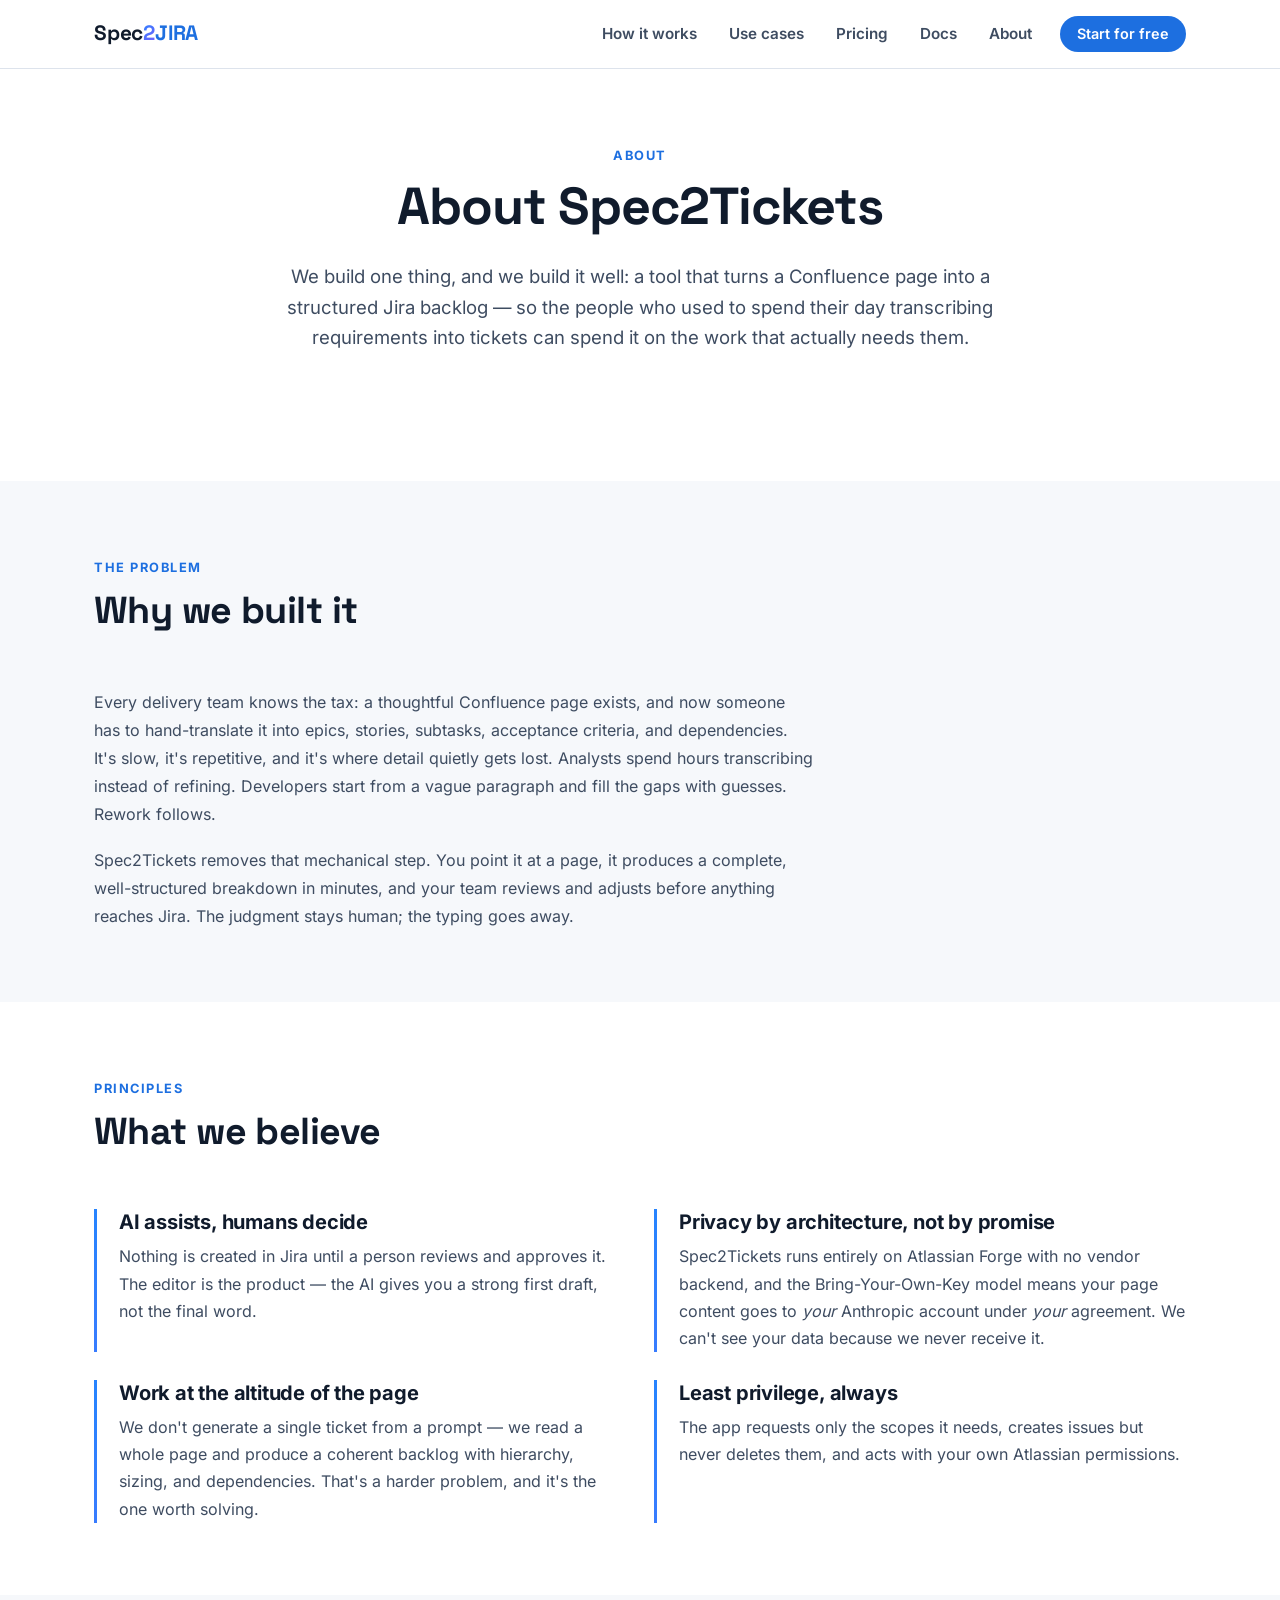
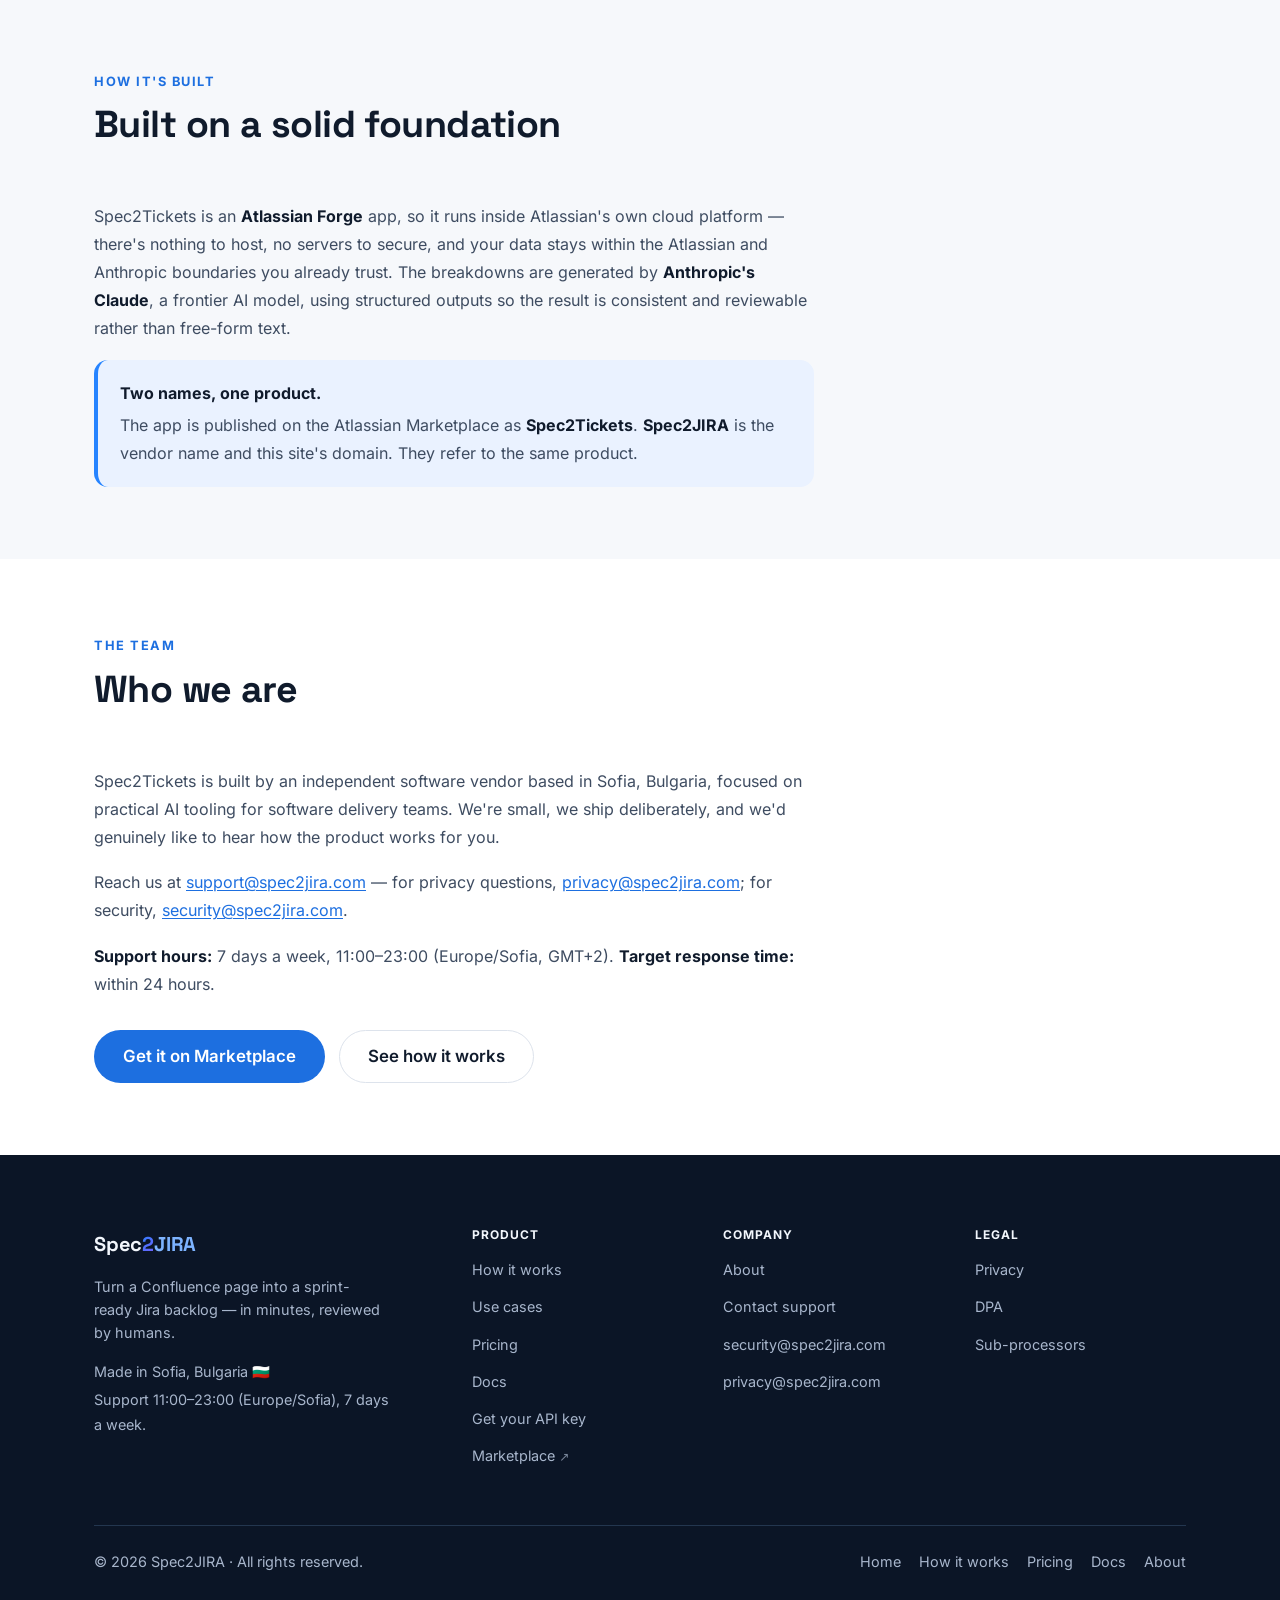
==== commit b1cdfe06: "Pricing pivot: free up to 10 users, $67/month flat, Advanced merged in - Free for teams up to 10 use" ====
--- a/about/index.html
+++ b/about/index.html
@@ -46,7 +46,7 @@
       <a href="/pricing">Pricing</a>
       <a href="/docs">Docs</a>
       <a href="/about">About</a>
-      <a class="btn btn-primary btn-sm" href="https://marketplace.atlassian.com/apps/1475765564/spec2tickets-for-confluence-and-jira" target="_blank" rel="noopener">Start free trial</a>
+      <a class="btn btn-primary btn-sm" href="https://marketplace.atlassian.com/apps/1475765564/spec2tickets-for-confluence-and-jira" target="_blank" rel="noopener">Start for free</a>
     </div>
   </nav>
 </header>
